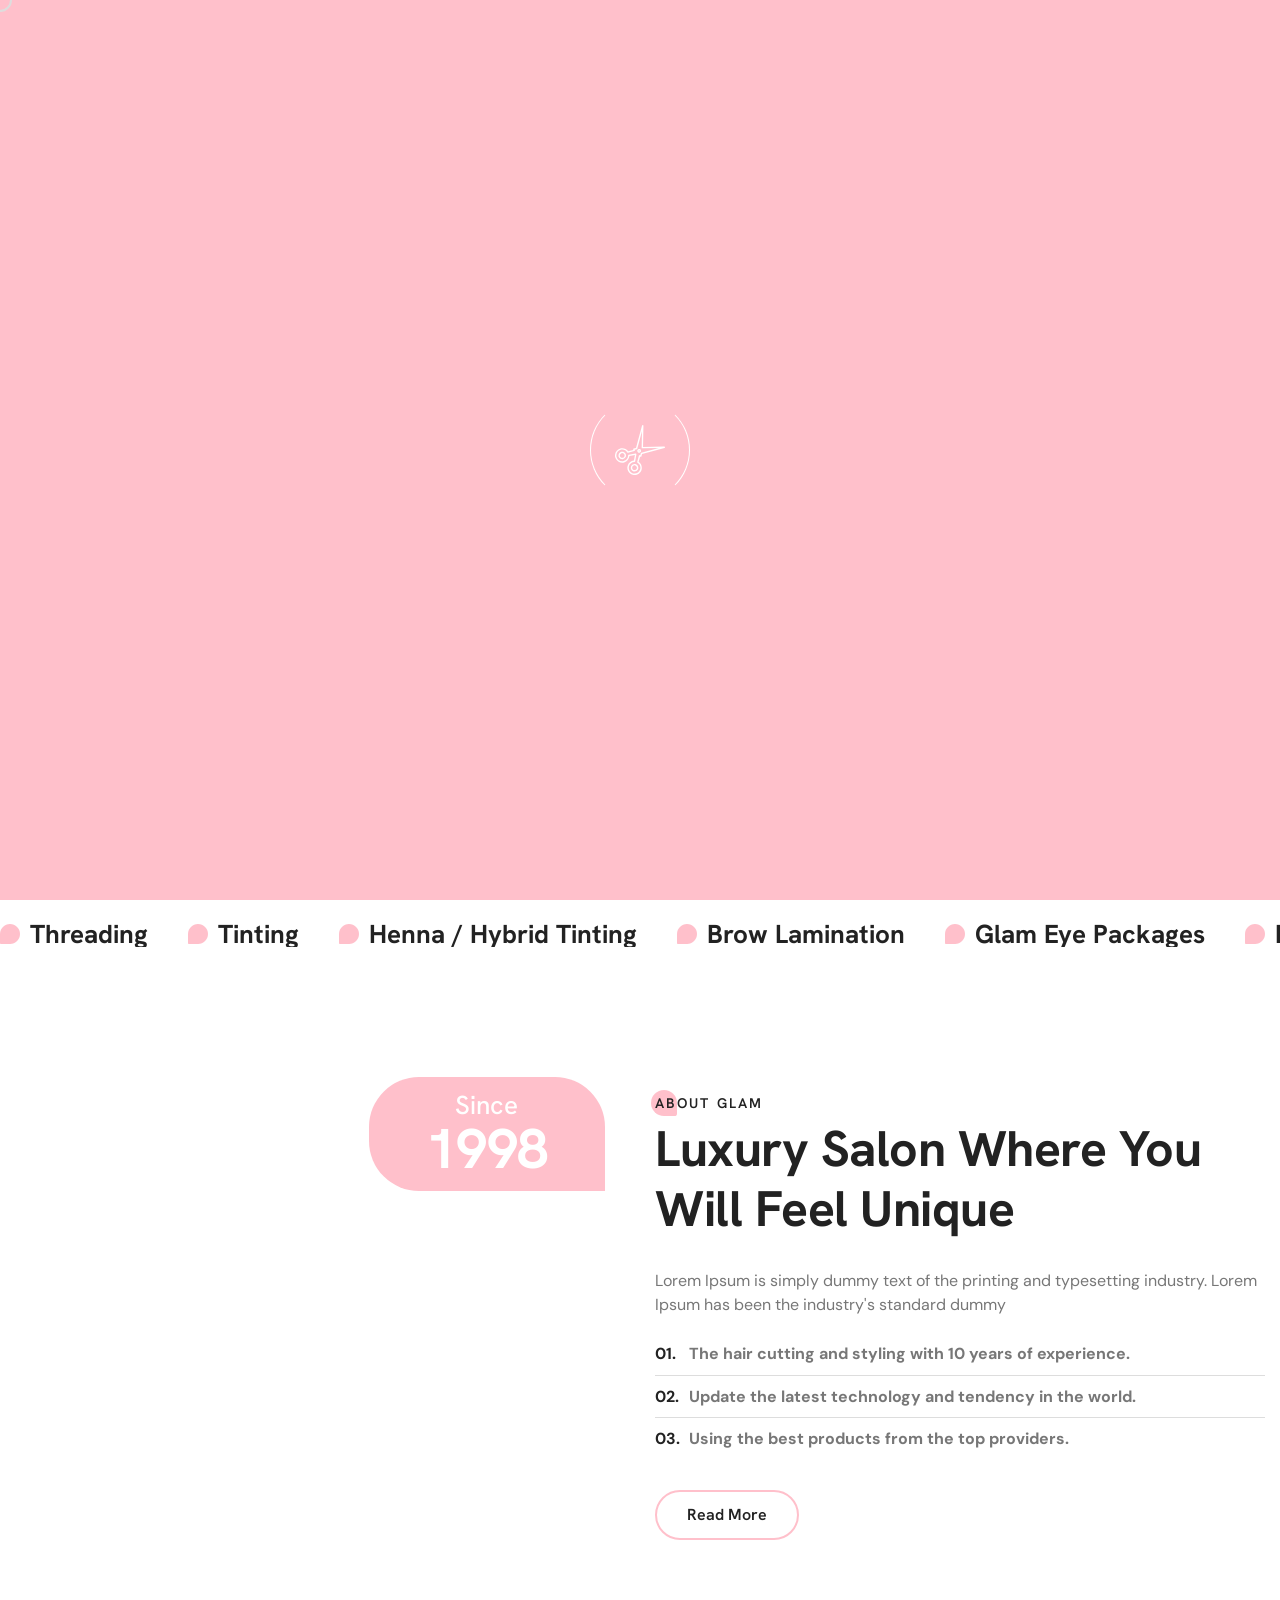
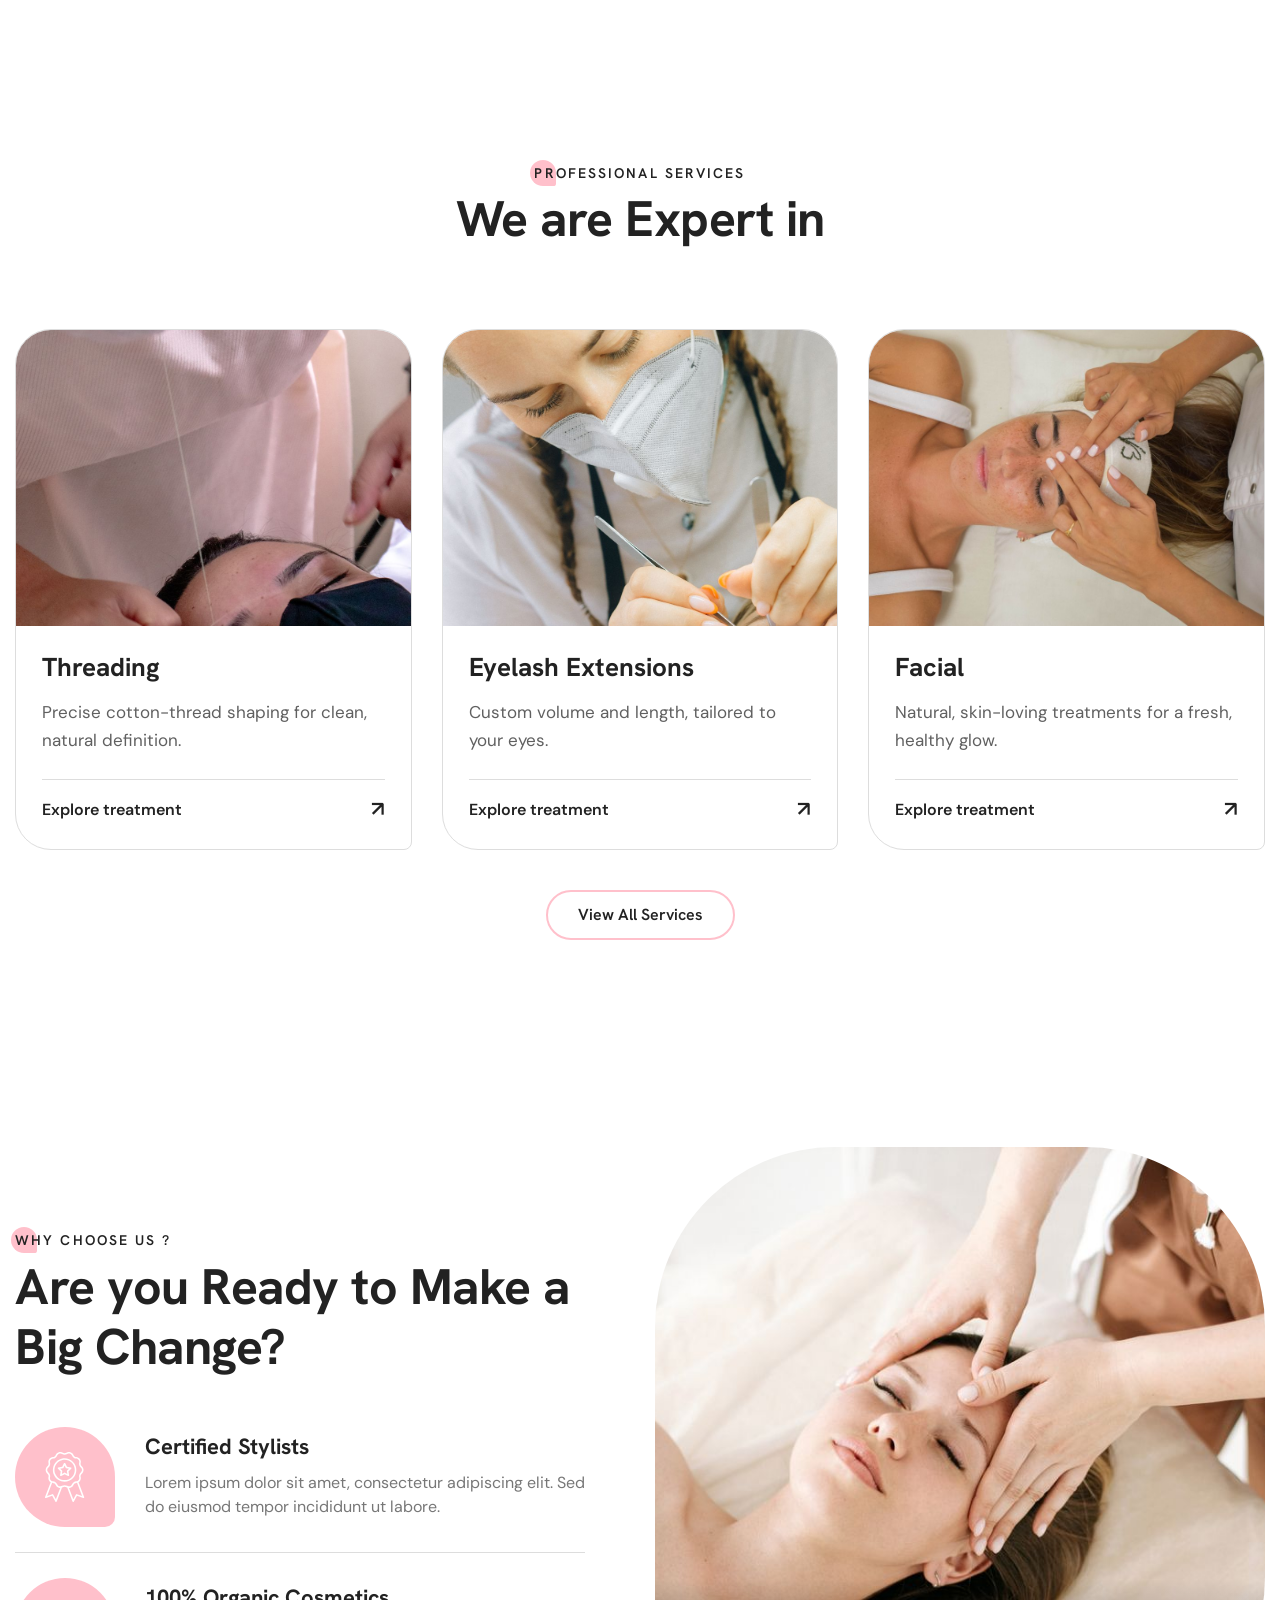
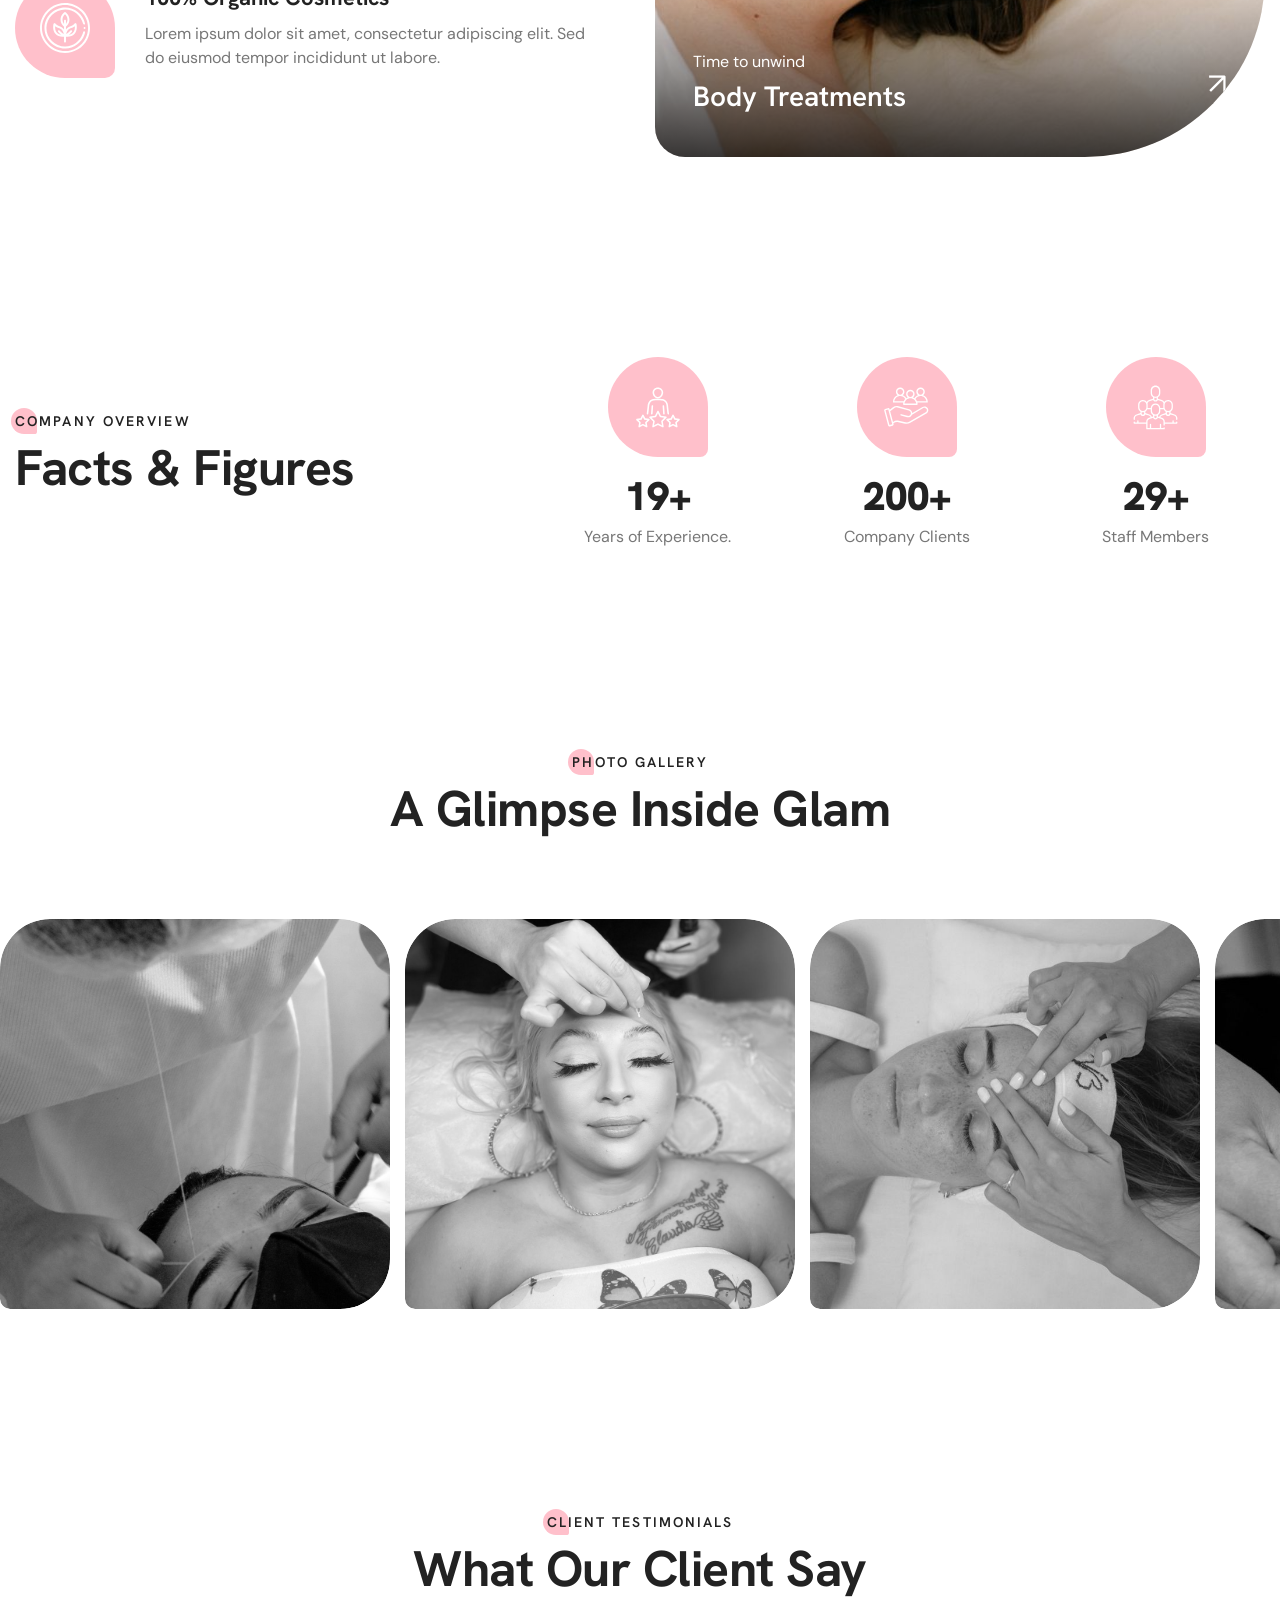
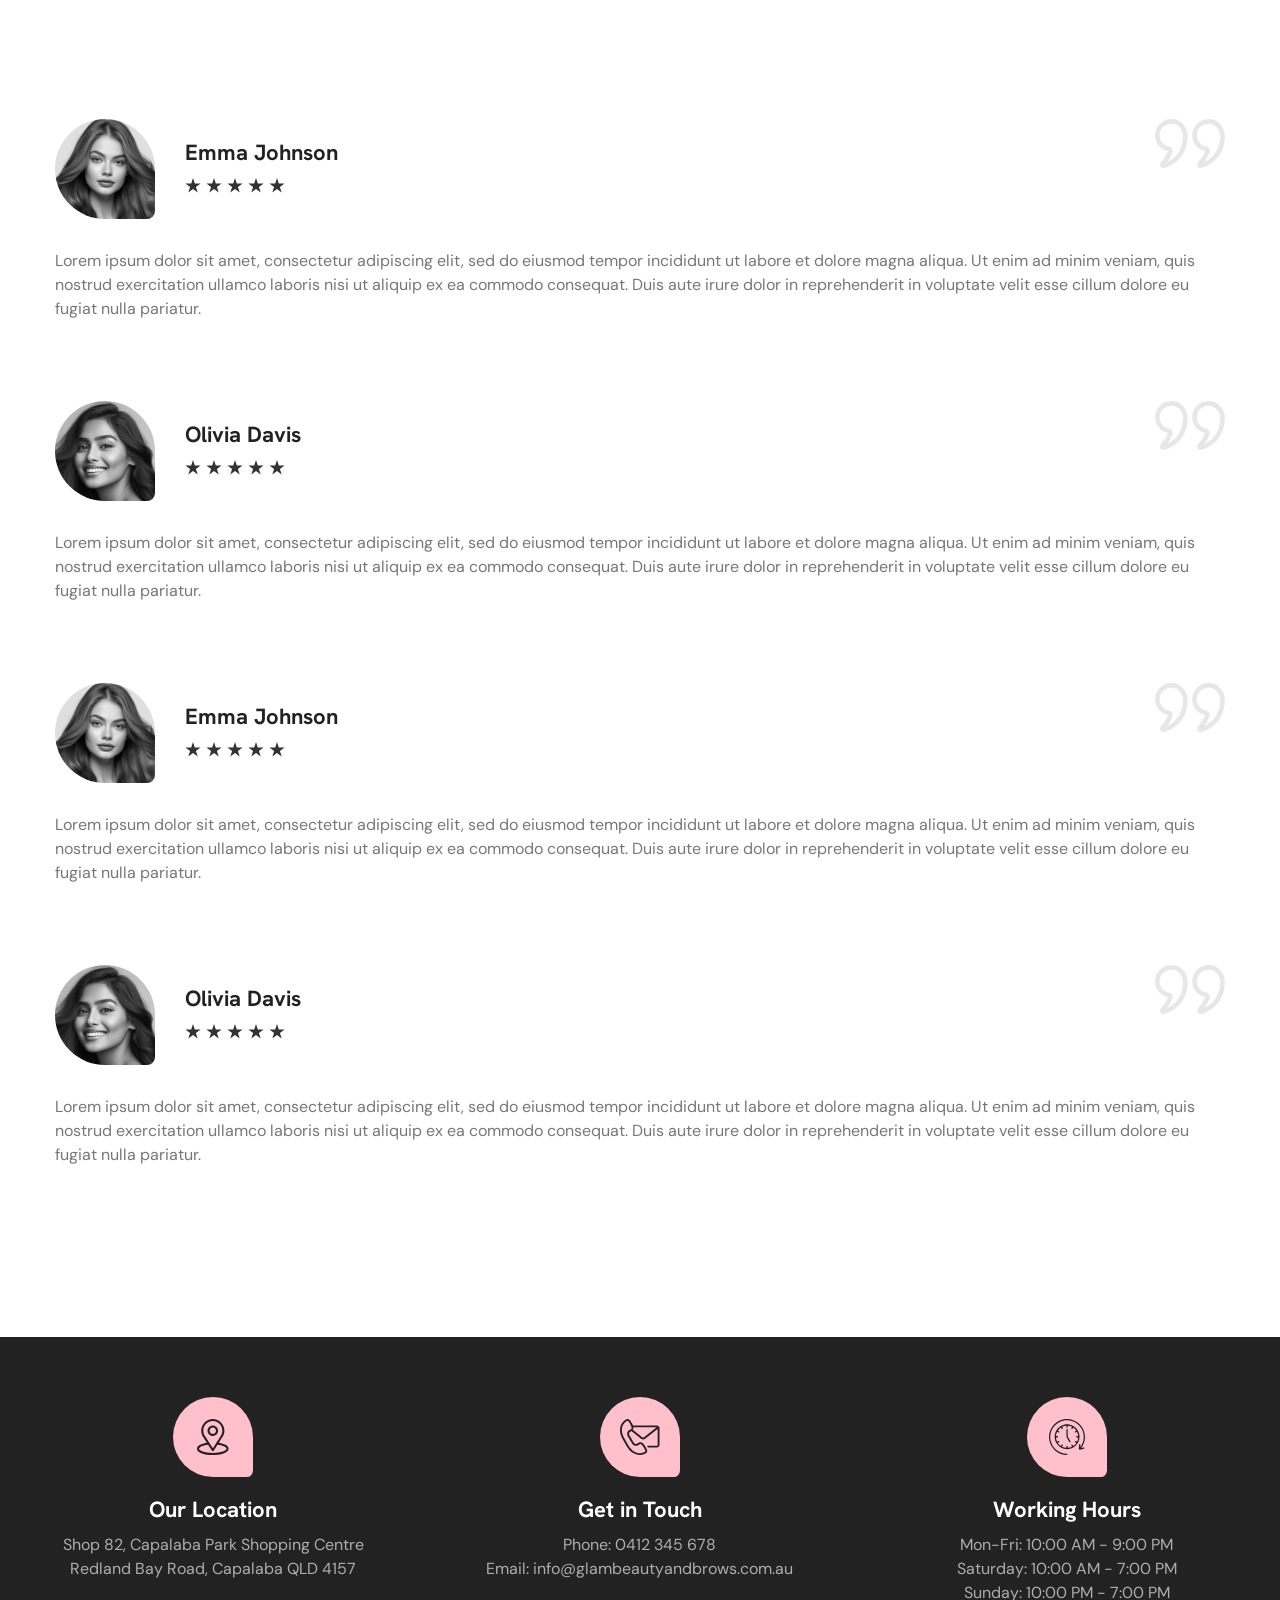
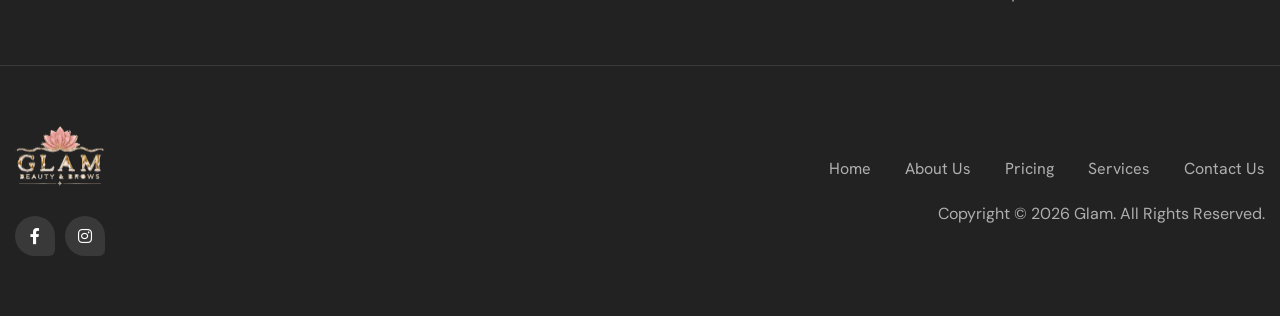
==== index.html @ 135f9e1b "Initial commit" ====
<!doctype html>
<html lang="zxx">
  <head>
    <!-- Meta -->
    <meta charset="utf-8" />
    <meta http-equiv="X-UA-Compatible" content="IE=edge" />
    <meta name="viewport" content="width=device-width, initial-scale=1.0" />
    <meta
      name="description"
      content="Glam is a luxury beauty & brows salon offering threading, tinting, facials, brow lamination and lash extensions. Book your appointment today."
    />
    <meta
      name="keywords"
      content="beauty salon, brows, threading, tinting, facials, brow lamination, lash extensions"
    />
    <meta name="author" content="Digital Marketers Perth" />
    <!-- Page Title -->
    <title>Glam - Beauty & Brows</title>
    <!-- Favicon Icon -->
    <link rel="shortcut icon" type="image/x-icon" href="images/Glam Logo.png" />
    <!-- Google Fonts css-->
    <link rel="preconnect" href="https://fonts.googleapis.com" />
    <link rel="preconnect" href="https://fonts.gstatic.com" crossorigin="" />
    <link
      href="https://fonts.googleapis.com/css2?family=DM+Sans:opsz,wght@9..40,400;9..40,500;9..40,600;9..40,700&amp;family=Hanken+Grotesk:wght@400;500;600;700&amp;display=swap"
      rel="stylesheet"
    />
    <!-- Bootstrap css -->
    <link href="css/bootstrap.min.css" rel="stylesheet" media="screen" />
    <!-- SlickNav css -->
    <link href="css/slicknav.min.css" rel="stylesheet" />
    <!-- Swiper css -->
    <link rel="stylesheet" href="css/swiper-bundle.min.css" />
    <!-- Font Awesome icon css-->
    <link href="css/all.min.css" rel="stylesheet" media="screen" />
    <!-- Animated css -->
    <link href="css/animate.css" rel="stylesheet" />
    <!-- Magnific css -->
    <link href="css/magnific-popup.css" rel="stylesheet" />
    <!-- Main custom css -->
    <link href="css/custom.css" rel="stylesheet" media="screen" />
    <link href="css/home-services.css" rel="stylesheet" media="screen" />
    <!-- HTML5 shim and Respond.js for IE8 support of HTML5 elements and media queries -->
    <!-- WARNING: Respond.js doesn't work if you view the page via file:// -->
    <!--[if lt IE 9]>
      <script src="https://oss.maxcdn.com/html5shiv/3.7.2/html5shiv.min.js"></script>
      <script src="https://oss.maxcdn.com/respond/1.4.2/respond.min.js"></script>
    <![endif]-->
  </head>

  <body class="tt-magic-cursor home-page">
    <!-- Preloader Start -->
    <div class="preloader">
      <div class="loading-container">
        <div class="loading"></div>
        <div id="loading-icon"><img src="images/loader.svg" alt="" /></div>
      </div>
    </div>
    <!-- Preloader End -->

    <!-- Magic Cursor Start -->
    <div id="magic-cursor">
      <div id="ball"></div>
    </div>
    <!-- Magic Cursor End -->

    <!-- Header Start -->
    <header class="main-header">
      <div class="header-sticky">
        <nav class="navbar navbar-expand-lg">
          <div class="container">
            <!-- Logo Start -->
            <a class="navbar-brand" href="index.html">
              <img src="images/Glam%20Logo.png" alt="Glam Beauty &amp; Brows" />
            </a>
            <!-- Logo End -->

            <!-- Main Menu start -->
            <div class="collapse navbar-collapse main-menu">
              <ul class="navbar-nav mr-auto" id="menu">
                <li class="nav-item"><a class="nav-link" href="./">Home</a></li>
                <li class="nav-item">
                  <a class="nav-link" href="about.html">About us</a>
                </li>
                <li class="nav-item">
                  <a class="nav-link" href="services.html">Services</a>
                </li>
                <li class="nav-item">
                  <a class="nav-link" href="pricing.html">Pricing</a>
                </li>
                <li class="nav-item">
                  <a class="nav-link" href="contact.html">Contact</a>
                </li>
                <li class="nav-item highlighted-menu">
                  <a class="nav-link" href="#">Book Now</a>
                </li>
              </ul>
            </div>
            <!-- Main Menu End -->

            <div class="navbar-toggle"></div>
          </div>
        </nav>

        <div class="responsive-menu"></div>
      </div>
    </header>
    <!-- Header End -->

    <!-- Hero Section Start -->
    <div class="hero">
      <div class="container">
        <div class="row align-items-center">
          <div class="col-lg-6">
            <!-- Hero Left Content Start -->
            <div class="hero-content">
              <div class="section-title">
                <h3 class="wow fadeInUp">Welcome to Glam</h3>
                <h1 class="text-anime">
                  Discover You Unique <br />&amp; New Style
                </h1>
              </div>
              <div class="hero-content-body wow fadeInUp" data-wow-delay="0.5s">
                <p>
                  We believe that your hair is an expression of your
                  personality. Our skilled stylists are here to help you unleash
                  your true style potential.
                </p>
                <ul>
                  <li>01. Get Hair Style You Deserve</li>
                  <li>02. Perfect Hair Style</li>
                </ul>
              </div>

              <div
                class="hero-content-footer wow fadeInUp"
                data-wow-delay="0.75s"
              >
                <a href="/contact.html" class="btn-default dark-bg">Book Now</a>
                <a href="/contact.html" class="btn-default dark-bg">Contact Now</a>
              </div>
            </div>
            <!-- Hero Left Content End -->
          </div>

          <div class="col-lg-6">
            <!-- Hero Image Start -->
            <div class="hero-image wow fadeInUp" data-wow-delay="0.75s">
              <figure class="hover-anime">
                <img src="images/hero-img.jpg" alt="" />
              </figure>
            </div>
            <!-- Hero Image End -->
          </div>
        </div>

        <!-- Hero Scroll Down Arrow Start -->
        <div class="row">
          <div class="col-md-12 scrollsp">
            <a href="#aboutus" class="scroll-down"><span></span></a>
          </div>
        </div>
        <!-- Hero Scroll Down Arrow End -->
      </div>
    </div>
    <!-- Hero Section End -->

    <!-- Features Ticker Section Start -->
    <div class="features-ticker">
      <div class="container-fluid">
        <div class="row">
          <div class="col-md-12">
            <!-- Features Ticker Start -->
            <div class="feature-ticker-box">
              <div class="feature-ticker-content">
                <ul>
                  <li><img src="images/ticker-icon.svg" alt="" /> Threading</li>
                  <li><img src="images/ticker-icon.svg" alt="" /> Tinting</li>
                  <li>
                    <img src="images/ticker-icon.svg" alt="" /> Henna / Hybrid
                    Tinting
                  </li>
                  <li>
                    <img src="images/ticker-icon.svg" alt="" /> Brow Lamination
                  </li>
                  <li>
                    <img src="images/ticker-icon.svg" alt="" /> Glam Eye
                    Packages
                  </li>
                  <li>
                    <img src="images/ticker-icon.svg" alt="" /> Eyelash Perming
                  </li>
                  <li>
                    <img src="images/ticker-icon.svg" alt="" /> Eyelash
                    Extensions
                  </li>
                  <li><img src="images/ticker-icon.svg" alt="" /> Facial</li>
                  <li>
                    <img src="images/ticker-icon.svg" alt="" /> Body Treatments
                  </li>
                  <li>
                    <img src="images/ticker-icon.svg" alt="" /> Pamper Packages
                  </li>
                  <li><img src="images/ticker-icon.svg" alt="" /> Waxing</li>
                </ul>
              </div>

              <div class="feature-ticker-content">
                <ul>
                  <li><img src="images/ticker-icon.svg" alt="" /> Threading</li>
                  <li><img src="images/ticker-icon.svg" alt="" /> Tinting</li>
                  <li>
                    <img src="images/ticker-icon.svg" alt="" /> Henna / Hybrid
                    Tinting
                  </li>
                  <li>
                    <img src="images/ticker-icon.svg" alt="" /> Brow Lamination
                  </li>
                  <li>
                    <img src="images/ticker-icon.svg" alt="" /> Glam Eye
                    Packages
                  </li>
                  <li>
                    <img src="images/ticker-icon.svg" alt="" /> Eyelash Perming
                  </li>
                  <li>
                    <img src="images/ticker-icon.svg" alt="" /> Eyelash
                    Extensions
                  </li>
                  <li><img src="images/ticker-icon.svg" alt="" /> Facial</li>
                  <li>
                    <img src="images/ticker-icon.svg" alt="" /> Body Treatments
                  </li>
                  <li>
                    <img src="images/ticker-icon.svg" alt="" /> Pamper Packages
                  </li>
                  <li><img src="images/ticker-icon.svg" alt="" /> Waxing</li>
                </ul>
              </div>
            </div>
            <!-- Features Ticker End -->
          </div>
        </div>
      </div>
    </div>
    <!-- Features Ticker Section End -->

    <!-- About us Section Start -->
    <div class="about-us-section" id="aboutus">
      <div class="container">
        <div class="row align-items-center">
          <div class="col-lg-6">
            <!-- About Left Image Start -->
            <div class="about-image">
              <div class="row">
                <div class="col-7">
                  <div class="about-img right-shape">
                    <figure class="reveal hover-anime">
                      <img src="images/about-img-1.jpg" alt="" />
                    </figure>
                  </div>
                </div>

                <div class="col-5">
                  <div class="about-year-image">
                    <div class="about-year">
                      <p>Since</p>
                      <h4 class="counter">1998</h4>
                    </div>

                    <div class="about-img left-shape">
                      <figure class="reveal hover-anime">
                        <img src="images/about-img-2.jpg" alt="" />
                      </figure>
                    </div>
                  </div>
                </div>
              </div>
            </div>
            <!-- About Left Image End -->
          </div>

          <div class="col-lg-6">
            <!-- Section Title Start -->
            <div class="section-title">
              <h3 class="wow fadeInUp">About Glam</h3>
              <h2 class="text-anime">
                Luxury Salon Where You Will Feel Unique
              </h2>
            </div>
            <!-- Section Title End -->

            <!-- About Content Start -->
            <div class="about-content wow fadeInUp" data-wow-delay="0.75s">
              <p>
                Lorem Ipsum is simply dummy text of the printing and typesetting
                industry. Lorem Ipsum has been the industry's standard dummy
              </p>

              <ul>
                <li>
                  <span>01.</span> The hair cutting and styling with 10 years of
                  experience.
                </li>
                <li>
                  <span>02.</span> Update the latest technology and tendency in
                  the world.
                </li>
                <li>
                  <span>03.</span> Using the best products from the top
                  providers.
                </li>
              </ul>

              <a href="/about.html" class="btn-default">Read More</a>
            </div>
            <!-- About Content End -->
          </div>
        </div>
      </div>
    </div>
    <!-- About us Section End -->

    <!-- Homer Services Section Start -->
    <div class="home-services">
      <div class="container">
        <div class="row">
          <div class="col-md-12">
            <!-- Section Title Start -->
            <div class="section-title">
              <h3 class="wow fadeInUp">Professional Services</h3>
              <h2 class="text-anime">We are Expert in</h2>
            </div>
            <!-- Section Title End -->
          </div>
        </div>

        <div class="row home-treatment-grid justify-content-center">
          <div class="col-lg-4 col-md-6">
            <article class="home-treatment">
              <a
                href="services.html#brows"
                class="home-treatment-photo"
                aria-label="Explore Threading"
                ><img
                  src="images/services/threading.jpg"
                  alt="Eyebrow threading treatment"
                  width="1000"
                  height="667"
                  loading="lazy"
                  decoding="async"
              /></a>
              <div class="home-treatment-copy">
                <h3><a href="services.html#brows">Threading</a></h3>
                <p>
                  Precise cotton-thread shaping for clean, natural definition.
                </p>
                <a href="services.html#brows" class="home-treatment-link"
                  >Explore treatment <span aria-hidden="true">&#8599;</span></a
                >
              </div>
            </article>
          </div>
          <div class="col-lg-4 col-md-6">
            <article class="home-treatment">
              <a
                href="services.html#lashes"
                class="home-treatment-photo"
                aria-label="Explore Eyelash Extensions"
                ><img
                  src="images/services/eyelash-extensions.jpg"
                  alt="Technician carefully applying eyelash extensions"
                  width="1000"
                  height="667"
                  loading="lazy"
                  decoding="async"
              /></a>
              <div class="home-treatment-copy">
                <h3><a href="services.html#lashes">Eyelash Extensions</a></h3>
                <p>Custom volume and length, tailored to your eyes.</p>
                <a href="services.html#lashes" class="home-treatment-link"
                  >Explore treatment <span aria-hidden="true">&#8599;</span></a
                >
              </div>
            </article>
          </div>
          <div class="col-lg-4 col-md-6">
            <article class="home-treatment">
              <a
                href="services.html#skin-body"
                class="home-treatment-photo"
                aria-label="Explore Facial"
                ><img
                  src="images/services/facial.jpg"
                  alt="Relaxing facial massage in a spa"
                  width="1000"
                  height="667"
                  loading="lazy"
                  decoding="async"
              /></a>
              <div class="home-treatment-copy">
                <h3><a href="services.html#skin-body">Facial</a></h3>
                <p>
                  Natural, skin-loving treatments for a fresh, healthy glow.
                </p>
                <a href="services.html#skin-body" class="home-treatment-link"
                  >Explore treatment <span aria-hidden="true">&#8599;</span></a
                >
              </div>
            </article>
          </div>
        </div>

        <div class="row">
          <div class="col-md-12 text-center">
            <a
              href="services.html"
              class="btn-default wow fadeInUp"
              data-wow-delay="0.5s"
              >View All Services</a
            >
          </div>
        </div>
      </div>
    </div>
    <!-- Homer Services Section End -->

    <!-- Why Choose us Section Start -->
    <div class="why-choose-us">
      <div class="container">
        <div class="row align-items-center flex-column-reverse flex-lg-row">
          <div class="col-lg-6">
            <!-- Section Title Start -->
            <div class="section-title">
              <h3 class="wow fadeInUp">Why Choose us ?</h3>
              <h2 class="text-anime">Are you Ready to Make a Big Change?</h2>
            </div>
            <!-- Section Title End -->

            <!-- Whyus Content Start  -->
            <div class="whyus-content">
              <!-- Whyus Item Start -->
              <div
                class="whyus-feature-item wow fadeInUp"
                data-wow-delay="0.5s"
              >
                <div class="whyus-icon">
                  <img src="images/whyus-1.svg" alt="" />
                </div>

                <div class="whyus-desc">
                  <h3>Certified Stylists</h3>
                  <p>
                    Lorem ipsum dolor sit amet, consectetur adipiscing elit. Sed
                    do eiusmod tempor incididunt ut labore.
                  </p>
                </div>
              </div>
              <!-- Whyus Item End -->

              <!-- Whyus Item Start -->
              <div
                class="whyus-feature-item wow fadeInUp"
                data-wow-delay="0.75s"
              >
                <div class="whyus-icon">
                  <img src="images/whyus-2.svg" alt="" />
                </div>

                <div class="whyus-desc">
                  <h3>100% Organic Cosmetics</h3>
                  <p>
                    Lorem ipsum dolor sit amet, consectetur adipiscing elit. Sed
                    do eiusmod tempor incididunt ut labore.
                  </p>
                </div>
              </div>
              <!-- Whyus Item End -->
            </div>
            <!-- Whyus Content End  -->
          </div>
          <div class="col-lg-6">
            <!-- Featured Service Image Start -->
            <a
              class="home-featured-treatment"
              href="services.html#skin-body"
              aria-label="Explore body treatments and head massage"
            >
              <img
                src="images/services/body-treatments.jpg"
                alt="A woman enjoying a relaxing head massage"
                width="1000"
                height="1000"
                loading="lazy"
                decoding="async"
              />
              <span class="home-featured-caption"
                ><span
                  >Time to unwind<br /><strong>Body Treatments</strong></span
                ><span aria-hidden="true">&#8599;</span></span
              >
            </a>
            <!-- Featured Service Image End -->
          </div>
        </div>
      </div>
    </div>
    <!-- Why Choose us Section End -->

    <!-- Facts Section Start -->
    <div class="fun-facts">
      <div class="container">
        <div class="row align-items-center">
          <div class="col-lg-5">
            <!-- Section Title Start -->
            <div class="section-title">
              <h3 class="wow fadeInUp">Company Overview</h3>
              <h2 class="text-anime">Facts &amp; Figures</h2>
            </div>
            <!-- Section Title End -->
          </div>

          <div class="col-lg-7">
            <div class="facts-counter">
              <div class="row">
                <div class="col-md-4">
                  <!-- Counter Item Start -->
                  <div class="facts-item wow fadeInUp" data-wow-delay="0.5s">
                    <div class="icon-box">
                      <img src="images/counter-1.svg" alt="" />
                    </div>

                    <h3><span class="counter">19</span>+</h3>
                    <p>Years of Experience.</p>
                  </div>
                  <!-- Counter Item End -->
                </div>

                <div class="col-md-4">
                  <!-- Counter Item Start -->
                  <div class="facts-item wow fadeInUp" data-wow-delay="0.75s">
                    <div class="icon-box">
                      <img src="images/counter-2.svg" alt="" />
                    </div>

                    <h3><span class="counter">200</span>+</h3>
                    <p>Company Clients</p>
                  </div>
                  <!-- Counter Item End -->
                </div>

                <div class="col-md-4">
                  <!-- Counter Item Start -->
                  <div class="facts-item wow fadeInUp" data-wow-delay="1.0s">
                    <div class="icon-box">
                      <img src="images/counter-3.svg" alt="" />
                    </div>

                    <h3><span class="counter">29</span>+</h3>
                    <p>Staff Members</p>
                  </div>
                  <!-- Counter Item End -->
                </div>
              </div>
            </div>
          </div>
        </div>
      </div>
    </div>
    <!-- Facts Section End -->

    <!-- Photo Gallery Section Start -->
    <div class="photo-gallery">
      <div class="container-fluid">
        <div class="row">
          <div class="col-md-12">
            <!-- Section Title Start -->
            <div class="section-title">
              <h3 class="wow fadeInUp">Photo Gallery</h3>
              <h2 class="text-anime">A Glimpse Inside Glam</h2>
            </div>
            <!-- Section Title End -->
          </div>
        </div>

        <div class="row">
          <div class="col-md-12">
            <div class="photo-gallery-ticker">
              <!-- Photo Gallery Images Start -->
              <div class="photo-gallery-content">
                <div class="photo-gallery-item">
                  <figure class="hover-anime">
                    <img
                      src="images/services/threading.jpg"
                      alt="Eyebrow threading treatment"
                      decoding="async"
                    />
                  </figure>
                </div>

                <div class="photo-gallery-item">
                  <figure class="hover-anime">
                    <img
                      src="images/services/henna-hybrid.jpg"
                      alt="Beautician applying eyebrow tint"
                      decoding="async"
                    />
                  </figure>
                </div>

                <div class="photo-gallery-item">
                  <figure class="hover-anime">
                    <img
                      src="images/services/facial.jpg"
                      alt="Relaxing facial massage"
                      decoding="async"
                    />
                  </figure>
                </div>

                <div class="photo-gallery-item">
                  <figure class="hover-anime">
                    <img
                      src="images/services/brow-lamination.jpg"
                      alt="Eyebrow styling with a brow brush"
                      decoding="async"
                    />
                  </figure>
                </div>

                <div class="photo-gallery-item">
                  <figure class="hover-anime">
                    <img
                      src="images/services/eyelash-extensions.jpg"
                      alt="Professional eyelash extension application"
                      decoding="async"
                    />
                  </figure>
                </div>

                <div class="photo-gallery-item">
                  <figure class="hover-anime">
                    <img
                      src="images/services/pamper-packages.jpg"
                      alt="A soothing spa facial treatment"
                      decoding="async"
                    />
                  </figure>
                </div>
              </div>

              <div class="photo-gallery-content">
                <div class="photo-gallery-item">
                  <figure class="hover-anime">
                    <img
                      src="images/services/threading.jpg"
                      alt="Eyebrow threading treatment"
                      decoding="async"
                    />
                  </figure>
                </div>

                <div class="photo-gallery-item">
                  <figure class="hover-anime">
                    <img
                      src="images/services/henna-hybrid.jpg"
                      alt="Beautician applying eyebrow tint"
                      decoding="async"
                    />
                  </figure>
                </div>

                <div class="photo-gallery-item">
                  <figure class="hover-anime">
                    <img
                      src="images/services/facial.jpg"
                      alt="Relaxing facial massage"
                      decoding="async"
                    />
                  </figure>
                </div>

                <div class="photo-gallery-item">
                  <figure class="hover-anime">
                    <img
                      src="images/services/brow-lamination.jpg"
                      alt="Eyebrow styling with a brow brush"
                      decoding="async"
                    />
                  </figure>
                </div>

                <div class="photo-gallery-item">
                  <figure class="hover-anime">
                    <img
                      src="images/services/eyelash-extensions.jpg"
                      alt="Professional eyelash extension application"
                      decoding="async"
                    />
                  </figure>
                </div>

                <div class="photo-gallery-item">
                  <figure class="hover-anime">
                    <img
                      src="images/services/pamper-packages.jpg"
                      alt="A soothing spa facial treatment"
                      decoding="async"
                    />
                  </figure>
                </div>
              </div>
              <!-- Photo Gallery Images End -->
            </div>
          </div>
        </div>
      </div>
    </div>
    <!-- Photo Gallery Section End -->

    <!-- Testimonials Section Start -->
    <div class="testimonials">
      <div class="container">
        <div class="row">
          <div class="col-md-12">
            <!-- Section Title Start -->
            <div class="section-title">
              <h3 class="wow fadeInUp">Client Testimonials</h3>
              <h2 class="text-anime">What Our Client Say</h2>
            </div>
            <!-- Section Title End -->
          </div>
        </div>

        <div class="row">
          <div class="col-md-12">
            <!-- Testimonial Carousel Start -->
            <div class="testimonial-carousel">
              <div class="swiper">
                <div class="swiper-wrapper">
                  <!-- Testimonial Slide Start -->
                  <div class="swiper-slide">
                    <div class="testimonial-slide">
                      <div class="testimonial-header">
                        <div class="author-img">
                          <img src="images/author-1.jpg" alt="" />
                        </div>

                        <div class="author-info">
                          <h3>Emma Johnson</h3>
                          <div class="rating-star">
                            <img src="images/icon-rating.svg" alt="" />
                          </div>
                        </div>
                      </div>

                      <div class="testimonial-content">
                        <p>
                          Lorem ipsum dolor sit amet, consectetur adipiscing
                          elit, sed do eiusmod tempor incididunt ut labore et
                          dolore magna aliqua. Ut enim ad minim veniam, quis
                          nostrud exercitation ullamco laboris nisi ut aliquip
                          ex ea commodo consequat. Duis aute irure dolor in
                          reprehenderit in voluptate velit esse cillum dolore eu
                          fugiat nulla pariatur.
                        </p>
                      </div>
                    </div>
                  </div>
                  <!-- Testimonial Slide End -->

                  <!-- Testimonial Slide Start -->
                  <div class="swiper-slide">
                    <div class="testimonial-slide">
                      <div class="testimonial-header">
                        <div class="author-img">
                          <img src="images/author-2.jpg" alt="" />
                        </div>

                        <div class="author-info">
                          <h3>Olivia Davis</h3>
                          <div class="rating-star">
                            <img src="images/icon-rating.svg" alt="" />
                          </div>
                        </div>
                      </div>

                      <div class="testimonial-content">
                        <p>
                          Lorem ipsum dolor sit amet, consectetur adipiscing
                          elit, sed do eiusmod tempor incididunt ut labore et
                          dolore magna aliqua. Ut enim ad minim veniam, quis
                          nostrud exercitation ullamco laboris nisi ut aliquip
                          ex ea commodo consequat. Duis aute irure dolor in
                          reprehenderit in voluptate velit esse cillum dolore eu
                          fugiat nulla pariatur.
                        </p>
                      </div>
                    </div>
                  </div>
                  <!-- Testimonial Slide End -->

                  <!-- Testimonial Slide Start -->
                  <div class="swiper-slide">
                    <div class="testimonial-slide">
                      <div class="testimonial-header">
                        <div class="author-img">
                          <img src="images/author-1.jpg" alt="" />
                        </div>

                        <div class="author-info">
                          <h3>Emma Johnson</h3>
                          <div class="rating-star">
                            <img src="images/icon-rating.svg" alt="" />
                          </div>
                        </div>
                      </div>

                      <div class="testimonial-content">
                        <p>
                          Lorem ipsum dolor sit amet, consectetur adipiscing
                          elit, sed do eiusmod tempor incididunt ut labore et
                          dolore magna aliqua. Ut enim ad minim veniam, quis
                          nostrud exercitation ullamco laboris nisi ut aliquip
                          ex ea commodo consequat. Duis aute irure dolor in
                          reprehenderit in voluptate velit esse cillum dolore eu
                          fugiat nulla pariatur.
                        </p>
                      </div>
                    </div>
                  </div>
                  <!-- Testimonial Slide End -->

                  <!-- Testimonial Slide Start -->
                  <div class="swiper-slide">
                    <div class="testimonial-slide">
                      <div class="testimonial-header">
                        <div class="author-img">
                          <img src="images/author-2.jpg" alt="" />
                        </div>

                        <div class="author-info">
                          <h3>Olivia Davis</h3>
                          <div class="rating-star">
                            <img src="images/icon-rating.svg" alt="" />
                          </div>
                        </div>
                      </div>

                      <div class="testimonial-content">
                        <p>
                          Lorem ipsum dolor sit amet, consectetur adipiscing
                          elit, sed do eiusmod tempor incididunt ut labore et
                          dolore magna aliqua. Ut enim ad minim veniam, quis
                          nostrud exercitation ullamco laboris nisi ut aliquip
                          ex ea commodo consequat. Duis aute irure dolor in
                          reprehenderit in voluptate velit esse cillum dolore eu
                          fugiat nulla pariatur.
                        </p>
                      </div>
                    </div>
                  </div>
                  <!-- Testimonial Slide End -->
                </div>

                <div class="swiper-pagination"></div>
              </div>
            </div>
            <!-- Testimonial Carousel End -->
          </div>
        </div>
      </div>
    </div>
    <!-- Testimonials Section End -->

    <!-- Footer Start -->
    <footer class="footer">
      <!-- Footer Contact Information Section Start -->
      <div class="footer-contact-information">
        <div class="container">
          <div class="row">
            <div class="col-md-4">
              <!-- Footer Contact Info Box Start -->
              <div class="contact-info-item wow fadeInUp">
                <div class="icon-box">
                  <img src="images/icon-location.svg" alt="" />
                </div>

                <h3>Our Location</h3>
                <p>
                  Shop 82, Capalaba Park Shopping Centre<br />Redland Bay Road,
                  Capalaba QLD 4157
                </p>
              </div>
              <!-- Footer Contact Info Box End -->
            </div>

            <div class="col-md-4">
              <!-- Footer Contact Info Box Start -->
              <div
                class="contact-info-item wow fadeInUp"
                data-wow-delay="0.25s"
              >
                <div class="icon-box">
                  <img src="images/icon-email-phone.svg" alt="" />
                </div>

                <h3>Get in Touch</h3>
                <p>
                  Phone: 0412 345 678 <br />Email:
                  info@glambeautyandbrows.com.au
                </p>
              </div>
              <!-- Footer Contact Info Box End -->
            </div>

            <div class="col-md-4">
              <!-- Footer Contact Info Box Start -->
              <div class="contact-info-item wow fadeInUp" data-wow-delay="0.5s">
                <div class="icon-box">
                  <img src="images/icon-working-hours.svg" alt="" />
                </div>

                <h3>Working Hours</h3>
                <p>
                  Mon-Fri: 10:00 AM - 9:00 PM <br />Saturday: 10:00 AM - 7:00 PM
                  <br />Sunday: 10:00 PM - 7:00 PM
                </p>
              </div>
              <!-- Footer Contact Info Box End -->
            </div>
          </div>
        </div>
      </div>
      <!-- Footer Contact Information Section End -->

      <!-- Main Footer Start -->
      <div class="footer-main">
        <div class="container">
          <div class="row align-items-center">
            <div class="col-lg-5">
              <!-- Footer Logo Start -->
              <div class="footer-logo">
                <img src="images/logo-light.png" alt="" />
              </div>
              <!-- Footer Logo End -->

              <!-- Footer Social Icons Start -->
              <div class="footer-social">
                <ul>
                  <li>
                    <a
                      href="https://www.facebook.com/share/1JenP1cr3H/?mibextid=wwXIfr"
                      target="_blank"
                      rel="noopener noreferrer"
                      ><i class="fab fa-facebook-f"></i
                    ></a>
                  </li>
                  <li>
                    <a
                      href="https://www.instagram.com/glam.beautyandbrows?stkn=MWQxaG5vMnYycDNueA==&amp;utm_source=ig_contact_invite"
                      target="_blank"
                      rel="noopener noreferrer"
                      ><i class="fab fa-instagram"></i
                    ></a>
                  </li>
                </ul>
              </div>
              <!-- Footer Social Icons End -->
            </div>

            <div class="col-lg-7">
              <!-- Footer Menu Start -->
              <div class="footer-menu">
                <ul>
                  <li><a href="./">Home</a></li>
                  <li><a href="about.html">About Us</a></li>
                  <li><a href="pricing.html">Pricing</a></li>
                  <li><a href="services.html">Services</a></li>
                  <li><a href="contact.html">Contact Us</a></li>
                </ul>
              </div>
              <!-- Footer Menu End -->

              <!-- Footer Copyright Start -->
              <div class="copyright">
                <p>Copyright © 2026 Glam. All Rights Reserved.</p>
              </div>
              <!-- Footer Copyright End -->
            </div>
          </div>
        </div>
      </div>
      <!-- Main Footer End -->
    </footer>
    <!-- Footer End -->

    <!-- Jquery Library File -->
    <script src="js/jquery-3.7.1.min.js"></script>
    <!-- Bootstrap js file -->
    <script src="js/bootstrap.min.js"></script>
    <!-- Validator js file -->
    <script src="js/validator.min.js"></script>
    <!-- SlickNav js file -->
    <script src="js/jquery.slicknav.js"></script>
    <!-- Swiper js file -->
    <script src="js/swiper-bundle.min.js"></script>
    <!-- Counter js file -->
    <script src="js/jquery.waypoints.min.js"></script>
    <script src="js/jquery.counterup.min.js"></script>
    <!-- Magnific js file -->
    <script src="js/jquery.magnific-popup.min.js"></script>
    <!-- SmoothScroll -->
    <script src="js/SmoothScroll.js"></script>
    <!-- MagicCursor js file -->
    <script src="js/gsap.min.js"></script>
    <script src="js/magiccursor.js"></script>
    <!-- Text Effect js file -->
    <script src="js/splitType.js"></script>
    <script src="js/ScrollTrigger.min.js"></script>
    <!-- Wow js file -->
    <script src="js/wow.js"></script>
    <!-- Main Custom js file -->
    <script src="js/function.js"></script>
  </body>
</html>
---- css/custom.css ----
/* INDEX
----------------------------------------------------------------------------------------
01. Global Variables
02. General css
03. Header css
04. Hero css
05. Feature Ticker css
06. About us  css
07. Our Services css
08. Why Choose us css
09. Fun Facts Counter css
10. Photo Gallery css
11. Pricing css
12. Gift & Offers css
13. Testimonial css
14. Latest Posts css
15. Footer css
16. About us Page css
17. Services Page css
18. Service Single css
19. Contact us css
20. Blog Archive css
21. Blog Single css
22. Pricing Page css
23. FAQs Page css
24. Page Not Found css
25. Responsive css
-------------------------------------------------------------------------------------- */

/************************************/
/****    01. Global Variables    ****/
/************************************/

:root {
  --primary-color: #222222;
  --accent-color: #ffc0cb;
  --dark-primary-color: #ffffff;
  --secondary-color: #ffffff;
  --text-color: #777777;
  --divider-color: #dddddd;
  --dark-text-color: #aeaeae;
  --dark-divider-color: rgba(255, 255, 255, 0.1);
  --error-color: rgb(230, 87, 87);
  --accent-font: "Hanken Grotesk", sans-serif;
  --default-font: "DM Sans", sans-serif;
  --transition: all 0.3s ease-in-out;
  --image-filter: grayscale(100%);
  --image-filter-hover: grayscale(0);
  --ticker-gap: 40px;
  --photo-gap: 15px;
}

/************************************/
/**** 	   02. General css		 ****/
/************************************/

body {
  font-size: 16px;
  font-weight: 400;
  font-family: var(--default-font);
  color: var(--text-color);
  line-height: 1.6em;
  background-color: #ffffff;
}

p {
  line-height: 1.5em;
  margin-bottom: 1.5em;
}

h1,
h2,
h3,
h4,
h5,
h6 {
  font-family: var(--accent-font);
  margin-top: 0;
  font-weight: 700;
}

figure {
  display: inline-block;
  margin: 0;
  width: 100%;
}

img {
  max-width: 100%;
}

a {
  text-decoration: none;
}

a:hover {
  text-decoration: none;
  outline: 0;
}

a:focus {
  text-decoration: none;
  outline: 0;
}

.container {
  max-width: 1300px;
}

.container,
.container-fluid,
.container-lg,
.container-md,
.container-sm,
.container-xl,
.container-xxl {
  padding-right: 15px;
  padding-left: 15px;
}

.hover-anime {
  position: relative;
  overflow: hidden;
}

.hover-anime:after {
  position: absolute;
  top: 0;
  left: -75%;
  z-index: 2;
  display: block;
  content: "";
  width: 20%;
  height: 100%;
  background: linear-gradient(
    to right,
    rgba(255, 255, 255, 0) 0%,
    rgba(255, 255, 255, 0.1) 100%
  );
  transform: skewX(-25deg);
}

.hover-anime:hover:after {
  animation: shine 0.75s;
}

@keyframes shine {
  100% {
    left: 125%;
  }
}

.reveal {
  position: relative;
  display: -webkit-inline-box;
  display: -ms-inline-flexbox;
  display: inline-flex;
  visibility: hidden;
  overflow: hidden;
}

.reveal img {
  height: 100%;
  width: 100%;
  -o-object-fit: cover;
  object-fit: cover;
  -webkit-transform-origin: left;
  transform-origin: left;
}

.row {
  margin-right: -15px;
  margin-left: -15px;
}

.row > * {
  padding-right: 15px;
  padding-left: 15px;
}

.btn-default {
  display: inline-block;
  background: transparent;
  font-family: var(--accent-font);
  color: var(--primary-color);
  font-size: 16px;
  font-weight: 600;
  padding: 10px 30px;
  border: 2px solid var(--primary-color);
  border-radius: 30px;
  position: relative;
  overflow: hidden;
  z-index: 1;
  transition: var(--transition);
}

.home-page .btn-default {
  border-color: var(--accent-color);
}

.pricing-page .btn-default {
  border-color: var(--accent-color);
}

.btn-default:before {
  content: "";
  display: block;
  width: 0;
  position: absolute;
  top: 0;
  left: 0;
  bottom: 0;
  z-index: -1;
  background: var(--accent-color);
  border-radius: 30px;
  transition: var(--transition);
}

.btn-default.dark-bg:before {
  background: var(--accent-color);
}

.btn-default:hover {
  color: var(--primary-color);
}

.btn-default:hover:before {
  width: 100%;
}

.btn-default i {
  margin-left: 10px;
}

#magic-cursor {
  position: absolute;
  width: 24px !important;
  height: 24px !important;
  pointer-events: none;
  z-index: 1000000;
}

#ball {
  position: fixed;
  display: block;
  left: 0;
  top: 0;
  transform: translate(-50%, -50%);
  width: 24px !important;
  height: 24px !important;
  border: 2px solid var(--primary-color);
  border-radius: 50%;
  pointer-events: none;
  opacity: 1 !important;
  filter: invert(100);
}

.preloader {
  position: fixed;
  top: 0;
  left: 0;
  right: 0;
  bottom: 0;
  z-index: 1000;
  background-color: pink;
  display: flex;
  align-items: center;
  justify-content: center;
}

.loading-container,
.loading {
  height: 100px;
  position: relative;
  width: 100px;
  border-radius: 100%;
}

.loading-container {
  margin: 40px auto;
}

.loading {
  border: 1px solid transparent;
  border-color: transparent #fff transparent #fff;
  animation: rotate-loading 1.5s linear 0s infinite normal;
  transform-origin: 50% 50%;
}

.loading-container:hover .loading {
  border-color: transparent #e45635 transparent #e45635;
}

.loading-container:hover .loading,
.loading-container .loading {
  transition: all 0.5s ease-in-out;
}

#loading-icon {
  position: absolute;
  top: 50%;
  left: 50%;
  max-width: 50px;
  transform: translate(-50%, -50%);
}

@keyframes rotate-loading {
  0% {
    transform: rotate(0deg);
  }

  100% {
    transform: rotate(360deg);
  }
}

.section-title {
  text-align: center;
  margin-bottom: 80px;
}

.section-title h3 {
  display: inline-block;
  text-align: center;
  font-size: 14px;
  text-transform: uppercase;
  font-weight: 600;
  letter-spacing: 2.1px;
  color: var(--primary-color);
  position: relative;
  z-index: 2;
}

.section-title h3:before {
  content: "";
  display: block;
  width: 26px;
  height: 26px;
  background-color: pink;
  border-radius: 20px 20px 4px 20px;
  position: absolute;
  left: -4px;
  top: -5px;
  z-index: -1;
  animation: shapemove 2s infinite linear alternate;
}

@keyframes shapemove {
  50% {
    transform: translateX(10px);
  }
}

.section-title h1,
.section-title h2 {
  font-size: 50px;
  color: var(--primary-color);
  letter-spacing: -0.5px;
  line-height: 1.2em;
  margin-bottom: 0;
}

/************************************/
/**** 	   03. Header css		 ****/
/************************************/

header.main-header {
  position: relative;
}

header.main-header .header-sticky {
  padding: 25px 0;
  background: white;
  border-bottom: 1px solid rgba(34, 34, 34, 0.15);
  position: relative;
  top: 0;
  z-index: 100;
}

header.main-header .header-sticky.hide {
  transform: translateY(-100%);
  transition: var(--transition);
  padding: 15px 0;
}

header.main-header .header-sticky.active {
  position: fixed;
  top: 0;
  left: 0;
  right: 0;
  transform: translateY(0);
}

.navbar {
  padding: 0;
}

.navbar-brand {
  padding: 0;
}

.navbar-brand img {
  width: 110px;
  height: 110px;
  object-fit: contain;
}

.main-menu {
  font-family: var(--accent-font);
  justify-content: flex-end;
}

.main-menu ul {
  align-items: center;
}

.main-menu ul li {
  margin: 0 15px;
  position: relative;
}

.main-menu ul li.submenu > a:after {
  content: "\f107";
  font-family: "FontAwesome";
  font-weight: 900;
  font-size: 14px;
  margin-left: 8px;
}

.main-menu ul li a {
  font-size: 16px;
  font-weight: 500;
  padding: 10px 10px !important;
  color: var(--primary-color);
}

.main-menu ul li.highlighted-menu a {
  background-color: transparent;
  border: 2px solid pink;
  padding-left: 30px !important;
  padding-right: 30px !important;
  border-radius: 30px;
  font-size: 16px;
  font-weight: 600;
  overflow: hidden;
  position: relative;
  font-family: var(--accent-font);
  transition: var(--transition);
}

.main-menu ul li.highlighted-menu a:before {
  content: "";
  display: block;
  width: 0;
  position: absolute;
  top: 0;
  left: 0;
  bottom: 0;
  z-index: -1;
  background: var(--accent-color);
  border-radius: 30px;
  transition: var(--transition);
}

.main-menu ul li.highlighted-menu a:hover {
  color: var(--primary-color);
}

.main-menu ul li.highlighted-menu a:hover:before {
  width: 100%;
}

.main-menu ul li a:hover,
.main-menu ul li a:focus {
  color: var(--accent-color);
}

.main-menu ul ul {
  display: none;
  padding: 8px 0;
  margin: 0;
  list-style: none;
  width: 200px;
  border-radius: 6px 20px 20px 20px;
  position: absolute;
  left: 0;
  top: 100%;
  background-color: var(--dark-primary-color);
}

.main-menu ul ul ul {
  left: 100%;
  top: 0;
}

.main-menu ul ul li {
  margin: 0;
  padding: 0;
}

.main-menu ul ul li a {
  color: var(--primary-color);
  padding: 6px 20px !important;
}

.main-menu ul li:hover > ul {
  display: block;
}

.responsive-menu,
.navbar-toggle {
  display: none;
}

.responsive-menu {
  top: 15px;
  position: relative;
}

.slicknav_btn {
  background: none;
  border: 2px solid pink;
  padding: 6px 0 0;
  width: 42px;
  height: 42px;
  margin: 0;
  border-radius: 30px;
}

.slicknav_icon .slicknav_icon-bar {
  display: block;
  width: 100%;
  height: 3px;
  width: 22px;
  background-color: pink;
  margin: 4px auto !important;
}

.slicknav_menu {
  padding: 0;
  background: #ffc0cb;
}

.slicknav_nav {
  padding-top: 5px;
  padding-bottom: 5px;
}

.slicknav_nav li a {
  font-size: 16px;
  font-weight: 600;
  font-family: var(--accent-font);
  color: var(--primary-color);
}

.slicknav_nav a:hover,
.slicknav_nav .slicknav_row:hover {
  background-color: transparent;
  color: var(--accent-color);
}

.slicknav_arrow {
  font-size: 0 !important;
}

.slicknav_arrow:after {
  content: "\f105";
  font-family: "FontAwesome";
  font-weight: 900;
  font-size: 14px;
  margin-left: 8px;
}

/************************************/
/**** 	    04. Hero css		 ****/
/************************************/

.hero {
  --dark-primary-color: #222222;
  --dark-text-color: #595959;
  --dark-divider-color: rgba(34, 34, 34, 0.15);
  position: relative;
  padding: 100px 0 120px;
  background: #ffffff;
}

.scroll-down {
  position: absolute;
  bottom: 30px;
  left: 50%;
  display: block;
  width: 20px;
  height: 34px;
  border-radius: 10px;
  border: 1px solid var(--dark-text-color);
  transform: translate(-50%, 0);
}

.scroll-down span {
  display: block;
  position: absolute;
  width: 4px;
  height: 4px;
  border-radius: 50%;
  background: white;
  top: 6px;
  left: calc(50% - 2px);
  animation: downarrow 2s infinite linear alternate;
}

@keyframes downarrow {
  50% {
    transform: translateY(16px);
  }
}

.hero-content {
  padding-right: 60px;
}

.hero-content .section-title {
  text-align: left;
  margin-bottom: 30px;
}

.hero-content .section-title h3 {
  color: var(--dark-primary-color);
}

.hero-content .section-title h3:before {
  background-color: pink;
}

.hero-content .section-title h1 {
  color: var(--dark-primary-color);
}

.hero-content-body p {
  color: var(--dark-text-color);
}

.hero-content-body ul {
  padding: 0;
  margin: 0;
  list-style: none;
}

.hero-content-body ul li {
  font-size: 22px;
  font-weight: 600;
  border-bottom: 1px solid var(--dark-divider-color);
  padding: 12px 0;
  color: var(--dark-text-color);
}

.hero-content-body ul li:first-child {
  padding-top: 0;
}

.hero-content-body ul li:last-child {
  border-bottom: 0;
}

.hero-content-body .btn-default {
  margin-top: 10px;
}

.hero-content-footer {
  margin-top: 30px;
}

.hero-content-footer .btn-default {
  border-color: var(--accent-color);
  color: var(--primary-color);
  margin-right: 20px;
}

.hero-content-footer .btn-default:before {
  background: var(--accent-color);
}

.hero-content-footer .btn-default:hover {
  color: var(--primary-color);
}

.hero-image {
  text-align: right;
}

.hero-image figure {
  border-radius: 400px 400px 400px 50px;
  overflow: hidden;
  width: auto;
}

.hero-image img {
  aspect-ratio: 1/1;
  object-fit: cover;
  filter: var(--image-filter);
  transition: var(--transition);
}

.hero-image:hover img {
  filter: var(--image-filter-hover);
}

/*******************************************/
/**** 	    05. Feature Ticker css	 	****/
/*******************************************/

.features-ticker {
  background: var(--secondary-color);
  padding: 30px 0;
}

.features-ticker .container-fluid,
.features-ticker .container-fluid .row > * {
  padding-left: 0;
  padding-right: 0;
}

.features-ticker .container-fluid .row {
  margin-left: 0;
  margin-right: 0;
}

.feature-ticker-box {
  position: relative;
  display: flex;
  overflow: hidden;
  user-select: none;
  gap: var(--ticker-gap);
}

.feature-ticker-content {
  flex-shrink: 0;
  display: flex;
  gap: var(--ticker-gap);
  min-width: 100%;
  animation: scroll 24s linear infinite;
}

.feature-ticker-content ul {
  padding: 0;
  margin: 0;
  list-style: none;
  display: flex;
  gap: var(--ticker-gap);
}

.feature-ticker-content ul li {
  font-size: 26px;
  font-weight: 700;
  font-family: var(--accent-font);
  color: var(--primary-color);
  display: flex;
  align-items: center;
}

.feature-ticker-content ul li img {
  margin-right: 10px;
}

@keyframes scroll {
  from {
    transform: translateX(0);
  }
  to {
    transform: translateX(calc(-100% - var(--ticker-gap)));
  }
}

/*******************************************/
/**** 	    06. About us  css		 	****/
/*******************************************/

.about-us-section {
  padding: 100px 0;
}

.about-us-section .section-title {
  text-align: left;
  margin-bottom: 30px;
}

.about-content ul {
  padding: 0;
  margin: 0;
  list-style: none;
}

.about-content ul li {
  font-weight: 700;
  border-bottom: 1px solid var(--divider-color);
  padding: 8px 0;
}

.about-content ul li:first-child {
  padding-top: 0;
}

.about-content ul li:last-child {
  border-bottom: none;
}

.about-content ul li span {
  color: var(--primary-color);
  font-weight: 700;
  display: inline-block;
  min-width: 30px;
}

.about-content .btn-default {
  margin-top: 30px;
}

.about-year-image {
  display: flex;
  flex-wrap: wrap;
  align-content: space-between;
  height: 100%;
}

.about-year {
  width: 100%;
  padding: 9px;
  background-color: pink;
  text-align: center;
  border-radius: 50px 50px 0 50px;
  margin-bottom: 6px;
}

.about-year p {
  color: var(--dark-primary-color);
  margin-bottom: -10px;
  font-family: var(--accent-font);
  font-size: 26px;
  font-weight: 500;
}

.about-year h4 {
  color: var(--dark-primary-color);
  margin-bottom: 0;
  font-family: var(--accent-font);
  font-size: 56px;
  font-weight: 700;
  letter-spacing: -0.5px;
}

.about-image {
  padding-right: 20px;
}

.about-image .row {
  margin-left: -8px;
  margin-right: -8px;
}

.about-image .row > * {
  padding-left: 8px;
  padding-right: 8px;
}

.about-img {
  width: 100%;
}

.about-img img {
  width: 100%;
  filter: var(--image-filter);
}

.about-image:hover img {
  filter: var(--image-filter-hover);
}

.about-img.right-shape {
  border-radius: 50px 50px 0 50px;
  overflow: hidden;
  line-height: 0;
}

.about-img.left-shape {
  border-radius: 50px 50px 50px 0;
  overflow: hidden;
  line-height: 0;
}

/*******************************************/
/**** 	    07. Our Services css 	 	****/
/*******************************************/

.home-services {
  background: var(--secondary-color);
  padding: 100px 0;
}

.service-item-layout1 {
  text-align: center;
  padding: 0 50px;
  position: relative;
}

.service-item-layout1:after {
  content: "";
  display: block;
  width: 1px;
  height: 70%;
  top: 15%;
  right: -15px;
  position: absolute;
  background-color: var(--divider-color);
}

.home-services .row [class*="col-"]:last-child .service-item-layout1::after {
  display: none;
}

.service-item-layout1 .service-icon {
  width: 100%;
  display: flex;
  max-width: 100px;
  aspect-ratio: 1/1;
  height: auto;
  justify-content: center;
  align-items: center;
  background: var(--accent-color);
  border-radius: 50px 50px 50px 6px;
  margin: 0 auto 25px;
  transition: var(--transition);
}

.service-item-layout1 .service-icon img {
  max-width: 50%;
}

.service-item-layout1 h3 {
  font-size: 22px;
  font-weight: 700;
  color: var(--primary-color);
  margin-bottom: 15px;
}

.service-item-layout1 p {
  margin-bottom: 0;
}

.service-item-layout1:hover .service-icon {
  transform: scale(0.9);
}

/*******************************************/
/**** 	    08. Why Choose us css 	 	****/
/*******************************************/

.why-choose-us {
  padding: 100px 0;
}

.why-choose-us .section-title {
  text-align: left;
  margin-bottom: 50px;
}

.whyus-content {
  padding-right: 40px;
}

.whyus-feature-item {
  display: flex;
  flex-wrap: wrap;
  align-items: center;
  padding-bottom: 25px;
  border-bottom: 1px solid var(--divider-color);
  margin-bottom: 25px;
}

.whyus-feature-item:last-child {
  border-bottom: none;
  margin-bottom: 0;
  padding-bottom: 0;
}

.whyus-feature-item .whyus-icon {
  width: 100px;
  height: 100px;
  margin-right: 30px;
  background: pink;
  display: flex;
  align-items: center;
  justify-content: center;
  border-radius: 50px 50px 10px 50px;
  transition: var(--transition);
}

.whyus-feature-item:hover .whyus-icon {
  transform: scale(0.9);
}

.whyus-feature-item .whyus-icon img {
  max-width: 50%;
}

.whyus-desc {
  width: calc(100% - 130px);
}

.whyus-desc h3 {
  font-size: 22px;
  font-weight: 700;
  color: var(--primary-color);
  margin-bottom: 10px;
}

.whyus-desc p {
  margin-bottom: 0;
}

.why-choose-us-video {
  position: relative;
}

.why-choose-us-video .video-image img {
  width: 100%;
  aspect-ratio: 1/1;
  object-fit: cover;
  border-radius: 800px 800px 800px 50px;
  filter: var(--image-filter);
  transition: var(--transition);
}

.why-choose-us-video:hover img {
  filter: var(--image-filter-hover);
}

.video-play-button {
  position: absolute;
  top: 50%;
  left: 50%;
  transform: translate(-50%, -50%);
}

.video-play-button a {
  display: inline-block;
  position: relative;
  font-size: 80px;
  height: 80px;
  border-radius: 50%;
  text-align: center;
}

.video-play-button a img {
  width: 80px;
}

.video-play-button a:before {
  content: "";
  position: absolute;
  top: -30%;
  left: -30%;
  width: 160%;
  height: 160%;
  border: 2px solid var(--secondary-color);
  border-radius: 50%;
  transform: scale(0.6);
  z-index: -1;
  animation: border-zooming 1s infinite linear;
}

.video-play-button a:after {
  content: "";
  position: absolute;
  top: -30%;
  left: -30%;
  width: 160%;
  height: 160%;
  border: 2px solid var(--secondary-color);
  border-radius: 50%;
  transform: scale(0.6);
  z-index: -1;
  animation: border-zooming 1s infinite linear;
  animation-delay: 0.3s;
}

@keyframes border-zooming {
  100% {
    transform: scale(1);
    opacity: 0;
  }
}

/*******************************************/
/**** 	  09. Fun Facts Counter css 	****/
/*******************************************/

.fun-facts {
  background: var(--secondary-color);
  padding: 100px 0;
}

.fun-facts .section-title {
  text-align: left;
  margin-bottom: 0;
}

.facts-item {
  text-align: center;
}

.facts-item .icon-box {
  width: 100px;
  height: 100px;
  display: flex;
  align-items: center;
  justify-content: center;
  background-color: pink;
  margin: 0 auto 15px;
  border-radius: 50px 50px 8px 50px;
  transition: var(--transition);
}

.facts-item:hover .icon-box {
  transform: scale(0.9);
}

.facts-item .icon-box img {
  width: 45%;
}

.facts-item h3 {
  font-size: 40px;
  font-weight: 900;
  color: var(--primary-color);
  margin-bottom: 5px;
}

.facts-item p {
  margin-bottom: 0;
}

/*******************************************/
/**** 	  	10. Photo Gallery css   	****/
/*******************************************/

.photo-gallery {
  padding: 100px 0;
}

.photo-gallery .container-fluid,
.photo-gallery .container-fluid .row > * {
  padding-left: 0;
  padding-right: 0;
}

.photo-gallery .container-fluid .row {
  margin-left: 0;
  margin-right: 0;
}

.photo-gallery-ticker {
  position: relative;
  display: flex;
  overflow: hidden;
  user-select: none;
  gap: var(--photo-gap);
}

.photo-gallery-content {
  flex-shrink: 0;
  display: flex;
  flex-wrap: wrap;
  gap: var(--photo-gap);
  min-width: 100%;
  animation: photoscroll 24s linear infinite;
}

.photo-gallery-item {
  width: 100%;
  max-width: 390px;
}

.photo-gallery-item img {
  width: 100%;
  filter: var(--image-filter);
  border-radius: 50px 50px 50px 10px;
  transition: var(--transition);
}

.photo-gallery-item img:hover {
  filter: var(--image-filter-hover);
}

@keyframes photoscroll {
  from {
    transform: translateX(0);
  }
  to {
    transform: translateX(calc(-100% - var(--photo-gap)));
  }
}

/***********************************/
/**** 	  	11. Pricing css	   	****/
/***********************************/

.pricing {
  background: var(--secondary-color);
  padding: 100px 0 70px;
}

.pricing-item {
  background: var(--dark-primary-color);
  padding: 40px;
  margin-bottom: 30px;
  display: flex;
  flex-wrap: wrap;
  border-radius: 50px 50px 10px 50px;
  overflow: hidden;
  position: relative;
}

.pricing-item:before {
  content: "";
  position: absolute;
  top: 0;
  left: 0;
  bottom: 0;
  width: 0%;
  border-radius: 80px;
  opacity: 0;
  background: var(--primary-color);
  transition: var(--transition);
}

.pricing-item .pricing-info {
  width: calc(100% - 100px);
  margin-right: 20px;
  position: relative;
  z-index: 1;
}

.pricing-item .pricing-info h3 {
  font-size: 22px;
  font-weight: 700;
  margin-bottom: 10px;
  color: var(--primary-color);
}

.pricing-item .pricing-info p {
  margin-bottom: 0;
}

.pricing-item .pricing-price {
  width: 80px;
  height: 80px;
  display: flex;
  align-items: center;
  justify-content: center;
  background-color: var(--primary-color);
  border-radius: 50px 50px 50px 8px;
  position: relative;
  z-index: 1;
  transition: var(--transition);
}

.pricing-item .pricing-price p {
  display: block;
  margin: 0;
  font-size: 26px;
  font-family: var(--accent-font);
  color: var(--dark-primary-color);
  font-weight: 700;
  transition: var(--transition);
}

.pricing-item:hover:before {
  width: 100%;
  border-radius: 0;
  opacity: 1;
}

.pricing-item:hover .pricing-info h3 {
  color: var(--dark-primary-color);
}

.pricing-item:hover .pricing-info p {
  color: var(--dark-text-color);
}

.pricing-item:hover .pricing-price {
  background: var(--dark-primary-color);
}

.pricing-item:hover .pricing-price p {
  color: var(--primary-color);
}

/*******************************************/
/**** 	  	12. Gift & Offers css   	****/
/*******************************************/

.gift-cards {
  padding: 100px 0;
}

.gift-box {
  background: var(--secondary-color);
  padding: 50px;
  display: flex;
  flex-wrap: wrap;
  border-radius: 50px 50px 10px 50px;
  justify-content: space-between;
  align-items: center;
  overflow: hidden;
}

.gift-box.left-shape {
  border-radius: 50px 50px 50px 10px;
}

.gift-box .gift-content {
  width: calc(100% - 250px);
}

.gift-box .gift-content h3 {
  font-size: 22px;
  color: var(--primary-color);
  margin-bottom: 15px;
}

.gift-box .gift-image {
  width: 230px;
}

.gift-box .gift-image img {
  margin-top: -30px;
  margin-bottom: -50px;
  position: relative;
  right: -20px;
  filter: var(--image-filter);
  transition: var(--transition);
}

.gift-box:hover img {
  filter: var(--image-filter-hover);
}

/*******************************************/
/**** 	  	13. Testimonial css		  	****/
/*******************************************/

.testimonials {
  padding: 100px 0;
  background: var(--secondary-color);
}

.testimonial-slide {
  background: var(--dark-primary-color);
  padding: 40px;
  border-radius: 50px 50px 10px 50px;
}

.testimonial-header {
  display: flex;
  flex-wrap: wrap;
  align-items: center;
  margin-bottom: 30px;
  position: relative;
}

.testimonial-header:after {
  content: "";
  display: block;
  width: 70px;
  height: 50px;
  position: absolute;
  top: 0px;
  right: 0px;
  opacity: 0.1;
  background: url(../images/icon-quote.svg) no-repeat top right;
  background-size: 100% auto;
  transition: var(--transition);
}

.testimonial-slide:hover .testimonial-header:after {
  opacity: 1;
}

.testimonial-header .author-img {
  width: 100px;
  margin-right: 30px;
}

.testimonial-header .author-img img {
  width: 100%;
  aspect-ratio: 1/1;
  object-fit: cover;
  border-radius: 50px 50px 8px 50px;
  filter: var(--image-filter);
  transition: var(--transition);
}

.testimonial-slide:hover .author-img img {
  filter: var(--image-filter-hover);
}

.testimonial-header .author-info {
  width: calc(100% - 130px);
}

.testimonial-header .author-info h3 {
  font-size: 22px;
  color: var(--primary-color);
  margin-bottom: 5px;
}

.testimonial-content p:last-child {
  margin-bottom: 0;
}

.testimonial-carousel .swiper-pagination {
  position: relative;
  bottom: 0;
  margin-top: 30px;
}

.testimonial-carousel .swiper-pagination .swiper-pagination-bullet {
  width: 15px;
  height: 15px;
  background: none;
  border: 2px solid var(--divider-color);
  opacity: 1;
  transition: var(--transition);
}

.testimonial-carousel .swiper-pagination .swiper-pagination-bullet-active {
  border-color: var(--primary-color);
}

/*******************************************/
/**** 	  	14. Latest Posts css	  	****/
/*******************************************/

.latest-posts {
  padding: 100px 0;
}

.post-item {
  background: var(--secondary-color);
  border-radius: 50px 50px 10px 50px;
  overflow: hidden;
  position: relative;
}

.post-item a {
  color: inherit;
}

.post-item .post-featured-image img {
  filter: var(--image-filter);
  transition: var(--transition);
}

.post-item:hover .post-featured-image img {
  transform: scale(1.2);
}

.post-item:hover .post-featured-image .hover-anime:after {
  animation: shine 0.75s;
}

.post-header {
  padding: 30px 60px 30px 30px;
}

.post-header h3 {
  font-size: 22px;
  color: var(--primary-color);
}

.post-header .post-meta ul {
  padding: 0;
  margin: 0;
}

.post-header .post-meta ul li {
  display: inline-block;
}

.post-readmore a {
  position: absolute;
  right: 10px;
  bottom: 10px;
  width: 44px;
  height: 44px;
  background: var(--accent-color);
  display: flex;
  align-items: center;
  justify-content: center;
  border-radius: 30px 30px 4px 30px;
}

.post-readmore a img {
  transition: var(--transition);
}

.post-item:hover .post-featured-image img {
  filter: var(--image-filter-hover);
}

.post-item:hover .post-readmore img {
  transform: rotate(45deg);
}

/*******************************************/
/**** 	  		15. Footer css	  		****/
/*******************************************/

footer.footer {
  background-color: var(--primary-color);
}

.footer-contact-information {
  padding: 60px 0;
  border-bottom: 1px solid var(--dark-divider-color);
}

.contact-info-item {
  text-align: center;
}

.contact-info-item .icon-box {
  width: 80px;
  height: 80px;
  display: flex;
  align-items: center;
  justify-content: center;
  margin: 0 auto 20px;
  background: pink;
  border-radius: 50px 50px 8px 50px;
}

.contact-info-item h3 {
  color: var(--dark-primary-color);
  font-size: 22px;
  font-weight: 700;
  margin-bottom: 10px;
}

.contact-info-item p {
  color: var(--dark-text-color);
  margin-bottom: 0;
}

.footer-main {
  padding: 60px 0;
}

.footer-logo {
  margin-bottom: 30px;
}

.footer-logo img {
  height: 60px;
  width: auto;
}

.footer-social ul {
  padding: 0;
  margin: 0;
  list-style: none;
}

.footer-social ul li {
  display: inline-block;
  margin-right: 6px;
}

.footer-social ul li a {
  display: flex;
  align-items: center;
  justify-content: center;
  background: rgba(255, 255, 255, 0.1);
  width: 40px;
  height: 40px;
  color: var(--dark-primary-color);
  font-size: 16px;
  border-radius: 20px 20px 6px 20px;
  transition: var(--transition);
}

.footer-social ul li a:hover {
  background: rgba(255, 255, 255, 0.2);
}

.footer-menu {
  text-align: right;
  margin-bottom: 20px;
}

.footer-menu ul {
  list-style: none;
  padding: 0;
  margin: 0;
}

.footer-menu ul li {
  display: inline-block;
  margin-left: 30px;
}

.footer-menu ul li a {
  font-family: var(--accent-font);
  color: var(--dark-text-color);
  transition: var(--transition);
}

.footer-menu ul li a:hover {
  color: var(--dark-primary-color);
}

.copyright {
  text-align: right;
}

.copyright p {
  color: var(--dark-text-color);
  margin: 0;
}

/*******************************************/
/**** 	  	16. About us Page css	  	****/
/*******************************************/

.page-header {
  background: var(--primary-color);
  padding: 100px 0;
}

.page-header-box h1,
.page-header-box h2 {
  color: var(--secondary-color);
  font-size: 60px;
  font-weight: 700;
  letter-spacing: -0.6px;
  margin-bottom: 10px;
}

.page-header-box .breadcrumb {
  font-size: 16px;
  margin-bottom: 0;
}

.page-header-box .breadcrumb li {
  color: var(--dark-text-color);
  font-weight: 600;
}

.page-header-box .breadcrumb-item + .breadcrumb-item::before {
  color: var(--dark-text-color);
}

.page-header-box .breadcrumb li a {
  color: var(--dark-text-color);
  font-weight: 400;
}

.page-header-icon-box {
  display: flex;
  justify-content: flex-end;
}

.page-header-icon {
  width: 100px;
  height: 100px;
  display: flex;
  align-items: center;
  justify-content: center;
  background: pink;
  border-radius: 50px 50px 50px 10px;
}

.page-header-icon img {
  max-width: 50%;
}

.our-goal {
  padding: 100px 0;
  background: var(--secondary-color);
}

.goal-item {
  background: var(--dark-primary-color);
  border-radius: 50px 50px 10px 50px;
  overflow: hidden;
}

.goal-item figure {
  overflow: hidden;
}

.goal-image img {
  width: 100%;
  filter: var(--image-filter);
  transition: var(--transition);
}

.goal-item:hover .goal-image img {
  transform: scale(1.1);
}

.goal-item:hover .hover-anime:after {
  animation: shine 0.75s;
}

.goal-item:hover .goal-image img {
  filter: var(--image-filter-hover);
}

.goal-content {
  text-align: center;
  padding: 0 40px 40px 40px;
  margin-top: -50px;
  z-index: 1;
  position: relative;
}

.goal-icon {
  width: 100px;
  height: 100px;
  background: pink;
  border-radius: 50px 50px 10px 50px;
  display: flex;
  justify-content: center;
  align-items: center;
  margin: 0 auto 20px;
  border: 4px solid var(--dark-primary-color);
}

.goal-icon img {
  max-width: 50%;
}

.goal-content h3 {
  font-size: 22px;
  color: var(--primary-color);
  margin-bottom: 15px;
}

.goal-content p {
  margin-bottom: 0;
}

.our-team {
  padding: 100px 0;
}

.team-item {
  background: var(--secondary-color);
  border-radius: 50px 50px 10px 50px;
  overflow: hidden;
}

.team-image img {
  width: 100%;
  filter: var(--image-filter);
  transition: var(--transition);
}

.team-item:hover img {
  transform: scale(1.1);
}

.team-item:hover .hover-anime:after {
  animation: shine 0.75s;
}

.team-item:hover .team-image img {
  filter: var(--image-filter-hover);
}

.team-item .team-info {
  text-align: center;
  padding: 30px;
}

.team-item .team-info h3 {
  color: var(--primary-color);
  font-size: 22px;
  margin-bottom: 5px;
}

.team-item .team-info p {
  margin-bottom: 0;
}

.team-item .team-social-links {
  margin-top: 15px;
}

.team-item .team-social-links ul {
  padding: 0;
  margin: 0;
  list-style: none;
  display: flex;
  justify-content: center;
}

.team-item .team-social-links ul li {
  margin: 0 5px;
}

.team-item .team-social-links ul li a {
  display: flex;
  align-items: center;
  justify-content: center;
  background: pink;
  width: 40px;
  height: 40px;
  color: var(--dark-primary-color);
  font-size: 16px;
  border-radius: 20px 20px 6px 20px;
  transition: var(--transition);
}

.team-item .team-social-links ul li a:hover {
  opacity: 0.8;
}

.we-use {
  padding: 100px 0;
}

.brand-logo {
  width: 100%;
  display: flex;
  align-items: center;
  justify-content: center;
  background: var(--secondary-color);
  padding: 40px 20px;
  border-radius: 50px 50px 10px 50px;
  height: 100%;
}

/*******************************************/
/**** 	  	17. Services Page css  	    ****/
/*******************************************/

.services-lists {
  padding: 100px 0 20px;
}

/* Explicit horizontal/vertical gap between service menu cards.
   Columns are flex containers so cards stretch to equal height
   without height:100% overflow (which caused row overlap). */
.services-lists .row {
  margin-left: -20px;
  margin-right: -20px;
}

.services-lists .row > * {
  display: flex;
  padding-left: 20px;
  padding-right: 20px;
}

.service-item-layout2 {
  background: var(--secondary-color);
  margin-bottom: 30px;
  border-radius: 50px 50px 10px 50px;
  overflow: hidden;
}

.service-item-layout2 .service-image img {
  width: 100%;
  filter: var(--image-filter);
  transition: var(--transition);
}

.service-item-layout2:hover .service-image img {
  filter: var(--image-filter-hover);
}

.service-item-layout2:hover .hover-anime:after {
  animation: shine 0.75s;
}

.service-item-layout2:hover .service-image img {
  transform: scale(1.1);
}

.service-item-layout2 .service-content {
  padding: 40px;
  text-align: center;
}

.service-item-layout2 .service-content h3 {
  font-size: 22px;
  color: var(--primary-color);
  margin-bottom: 15px;
}

.service-item-layout2 .service-content p {
  margin-bottom: 0;
}

.service-item-layout2 .service-content .service-readmore {
  display: inline-block;
  margin-top: 20px;
  font-family: var(--accent-font);
  font-weight: 600;
  color: var(--primary-color);
  line-height: 1em;
  border-bottom: 1px solid var(--primary-color);
  transition: var(--transition);
}

.service-item-layout2 .service-content .service-readmore:hover {
  border-color: transparent;
  color: var(--accent-color);
}

/*********** Service Menu Cards (services page) ***********/

.service-menu-card {
  position: relative;
  background: #ffffff;
  border: 1px solid var(--divider-color);
  padding: 40px;
  margin-bottom: 40px;
  border-radius: 50px 50px 10px 50px;
  width: 100%;
  display: flex;
  flex-direction: column;
  transition: var(--transition);
}

.service-menu-card:hover {
  border-color: var(--accent-color);
  transform: translateY(-8px);
  box-shadow: 0 30px 60px rgba(34, 34, 34, 0.12);
}

.service-menu-card .menu-card-title {
  display: flex;
  align-items: flex-start;
  gap: 18px;
  margin-bottom: 25px;
}

.service-menu-card .menu-card-icon {
  width: 56px;
  height: 56px;
  flex-shrink: 0;
  display: flex;
  align-items: center;
  justify-content: center;
  background: var(--primary-color);
  border-radius: 18px 18px 6px 18px;
  transition: var(--transition);
}

.service-menu-card .menu-card-icon i {
  font-size: 20px;
  color: var(--dark-primary-color);
}

.service-menu-card:hover .menu-card-icon {
  transform: scale(1.05) rotate(-6deg);
}

.service-menu-card .menu-card-heading {
  flex: 1;
}

.service-menu-card .menu-card-heading h3 {
  font-size: 24px;
  color: var(--primary-color);
  margin-bottom: 4px;
}

.service-menu-card .menu-card-heading p {
  font-size: 15px;
  line-height: 1.5em;
  color: var(--text-color);
  margin-bottom: 0;
}

.service-menu-card .menu-card-footer {
  margin-top: auto;
  padding-top: 25px;
  border-top: 1px solid var(--divider-color);
}

.service-menu-card .menu-card-link {
  display: inline-flex;
  align-items: center;
  gap: 10px;
  font-family: var(--accent-font);
  font-size: 15px;
  font-weight: 700;
  color: var(--primary-color);
  transition: var(--transition);
}

.service-menu-card .menu-card-link i {
  font-size: 13px;
  transition: var(--transition);
}

.service-menu-card .menu-card-link:hover {
  color: var(--accent-color);
  opacity: 1;
}

.service-menu-card .menu-card-link:hover i {
  transform: translateX(5px);
  color: var(--accent-color);
}

@media (max-width: 575px) {
  .service-menu-card {
    padding: 30px 25px;
    border-radius: 30px 30px 8px 30px;
  }

  .service-menu-card .menu-card-title {
    flex-wrap: wrap;
  }
}

.offers-gift-cards {
  padding: 50px 0 100px;
}

/*******************************************/
/**** 	   18. Service Single css	  	****/
/*******************************************/

.page-service-single {
  padding: 100px 0;
}

.service-sidebar {
  padding-right: 40px;
  position: sticky;
  top: 100px;
}

.service-list-box {
  background: var(--secondary-color);
  padding: 40px;
  border-radius: 50px 50px 10px 50px;
  margin-bottom: 40px;
}

.service-list-box h3 {
  font-size: 22px;
  margin-bottom: 20px;
  color: var(--primary-color);
}

.service-list-box .service-list-entry ul {
  padding: 0;
  margin: 0;
  list-style: none;
}

.service-list-box .service-list-entry ul li {
  border-bottom: 1px solid var(--divider-color);
}

.service-list-box .service-list-entry ul li:last-child {
  border-bottom: none;
}

.service-list-box .service-list-entry ul li:last-child a {
  padding-bottom: 0;
}

.service-list-box .service-list-entry ul li a {
  position: relative;
  display: block;
  font-family: var(--accent-font);
  font-weight: 700;
  color: var(--text-color);
  padding: 8px 0 8px 24px;
  transition: var(--transition);
}

.service-list-box .service-list-entry ul li a:before {
  content: "";
  display: block;
  width: 12px;
  height: 12px;
  border-radius: 10px 10px 2px 10px;
  background: var(--text-color);
  position: absolute;
  left: 0;
  top: 14px;
  transition: var(--transition);
}

.service-list-box .service-list-entry ul li a:hover {
  color: var(--primary-color);
}

.service-list-box .service-list-entry ul li a:hover:before {
  background-color: var(--primary-color);
}

.service-help {
  background-color: var(--secondary-color);
  text-align: center;
  padding: 40px;
  border-radius: 50px 50px 10px 50px;
}

.help-image {
  margin-bottom: 20px;
}

.help-image img {
  filter: var(--image-filter);
  width: 100%;
  max-width: 120px;
  aspect-ratio: 1/1;
  object-fit: cover;
  border-radius: 100px 100px 10px 100px;
  transition: var(--transition);
}

.service-help:hover .help-image img {
  filter: var(--image-filter-hover);
}

.help-content h3 {
  font-size: 32px;
  color: var(--primary-color);
  font-weight: 700;
  letter-spacing: -0.6px;
  margin-bottom: 20px;
}

.help-content h5 {
  font-size: 18px;
  font-weight: 700;
  margin-bottom: 6px;
  color: var(--primary-color);
}

.help-content p {
  color: var(--text-color);
  margin-bottom: 0;
  font-size: 16px;
  font-weight: 600;
}

.service-content .service-image {
  margin-bottom: 30px;
}

.service-content .service-image img {
  border-radius: 50px 50px 10px 50px;
  filter: var(--image-filter);
  transition: var(--transition);
}

.service-content .service-image:hover img {
  filter: var(--image-filter-hover);
}

.service-content .service-entry h1,
.service-content .service-entry h2,
.service-content .service-entry h3,
.service-content .service-entry h4,
.service-content .service-entry h5,
.service-content .service-entry h6 {
  color: var(--primary-color);
  letter-spacing: -0.5px;
  margin: 0 0 0.5em;
}

.service-content .service-entry h1 {
  font-size: 40px;
}

.service-content .service-entry h2 {
  font-size: 36px;
}

.service-content .service-entry h3 {
  font-size: 30px;
}

.service-content .service-entry h4 {
  font-size: 26px;
}

.service-content .service-entry h5 {
  font-size: 20px;
}

.service-content .service-entry h6 {
  font-size: 16px;
}

.service-content .service-entry ul {
  padding: 0;
  margin: 0 0 1.7em;
  list-style: none;
}

.service-content .service-entry ul li {
  margin-bottom: 6px;
  position: relative;
  padding-left: 26px;
}

.service-content .service-entry ul li:before {
  content: "";
  display: block;
  position: absolute;
  left: 0;
  top: 6px;
  width: 12px;
  height: 12px;
  background-color: var(--primary-color);
  border-radius: 10px 10px 4px 10px;
}

.service-photo-gallery {
  margin-top: 50px;
}

.service-photo-gallery .service-photo-gallery-header h2 {
  font-size: 36px;
  color: var(--primary-color);
  letter-spacing: -0.5px;
  margin-bottom: 30px;
}

.service-photo-gallery-entry {
  display: flex;
  flex-wrap: wrap;
}

.service-photo-gallery-entry .service-photo-item {
  width: calc(25% - 15px);
  margin-right: 20px;
  margin-bottom: 20px;
}

.service-photo-gallery-entry .service-photo-item:nth-of-type(4n + 4) {
  margin-right: 0;
}

.service-photo-gallery-entry .service-photo-item img {
  aspect-ratio: 1/1;
  object-fit: cover;
  border-radius: 30px 30px 8px 30px;
  filter: var(--image-filter);
  transition: var(--transition);
}

.service-photo-gallery-entry .service-photo-item:hover img {
  filter: var(--image-filter-hover);
}

.faqs {
  margin-top: 30px;
}

.faqs .faq-header h2 {
  font-size: 36px;
  color: var(--primary-color);
  letter-spacing: -0.5px;
  margin-bottom: 30px;
}

.faq-accordion .accordion-item {
  margin-bottom: 15px;
  background: var(--secondary-color);
  border: none;
  border-radius: 14px 14px 4px 14px;
}

.faq-accordion .accordion-item:last-child {
  margin-bottom: 0;
}

.faq-accordion .accordion-item .accordion-header {
  padding-left: 30px;
  padding-right: 30px;
}

.faq-accordion .accordion-item .accordion-header button {
  font-size: 18px;
  color: var(--primary-color);
  font-weight: 700;
  border: none;
  background: none;
  border-radius: 0;
  outline: 0;
  padding: 20px 0;
  box-shadow: none;
}

.faq-accordion .accordion-item .accordion-collapse {
  padding: 0 30px;
}

.faq-accordion .accordion-item .accordion-collapse .accordion-body {
  border-top: 1px solid var(--divider-color);
  padding: 20px 0 30px;
  color: var(--text-color);
}

.faq-accordion
  .accordion-item
  .accordion-collapse
  .accordion-body
  p:last-child {
  margin-bottom: 0;
}

/*******************************************/
/**** 	   	19. Contact us css	  		****/
/*******************************************/

.contact-information {
  padding: 100px 0;
}

.contact-box {
  text-align: center;
  position: relative;
}

.contact-box:after {
  content: "";
  display: block;
  width: 1px;
  height: 80%;
  top: 10%;
  right: -15px;
  position: absolute;
  background-color: var(--divider-color);
}

.contact-information .row [class*="col-"]:last-child .contact-box::after {
  display: none;
}

.contact-box .icon-box {
  display: flex;
  width: 100px;
  height: 100px;
  align-items: center;
  justify-content: center;
  background: var(--primary-color);
  border-radius: 50px 50px 10px 50px;
  margin: 0 auto 20px;
}

.contact-box .icon-box img {
  max-width: 50%;
}

.contact-box h3 {
  font-size: 22px;
  color: var(--primary-color);
  margin-bottom: 10px;
}

.contact-box p {
  margin-bottom: 0;
}

.get-in-touch {
  background: var(--secondary-color);
  padding: 100px 0;
}

.contact-form .form-control {
  border: 1px solid var(--divider-color);
  background: var(--dark-primary-color);
  font-family: var(--default-font);
  font-size: 16px;
  outline: 0;
  box-shadow: none;
  padding: 14px 20px;
  border-radius: 10px 10px 2px 10px;
}

.contact-form .form-control:focus {
  border-color: var(--accent-color);
}

.contact-form .with-errors ul {
  margin-bottom: 0;
  color: rgb(202, 64, 64);
  margin-top: 2px;
  margin-top: 2px;
}

.google-map .container-fluid,
.google-map .container-fluid .row > * {
  padding-left: 0;
  padding-right: 0;
}

.google-map .container-fluid .row {
  margin-left: 0;
  margin-right: 0;
}

.google-map-iframe {
  line-height: 0;
}

.google-map-iframe iframe {
  width: 100%;
  min-height: 600px;
  filter: var(--image-filter);
  transition: var(--transition);
}

.google-map-iframe:hover iframe {
  filter: var(--image-filter-hover);
}

/*******************************************/
/**** 	   	20. Blog Archive css	  	****/
/*******************************************/

.page-blog-archive {
  padding: 100px 0;
}

.page-blog-archive .post-item {
  margin-bottom: 30px;
}

.post-pagination {
  margin-top: 30px;
  text-align: center;
}

.post-pagination ul {
  justify-content: center;
  padding: 0;
  margin: 0;
}

.post-pagination ul li a,
.post-pagination ul li span {
  display: flex;
  text-decoration: none;
  justify-content: center;
  align-items: center;
  width: 40px;
  height: 40px;
  background: var(--secondary-color);
  margin: 0 4px;
  border-radius: 30px 30px 4px 30px;
  font-family: var(--accent-font);
  font-weight: 700;
  color: var(--primary-color);
  transition: var(--transition);
}

.post-pagination ul li.active a,
.post-pagination ul li a:hover {
  background: var(--primary-color);
  color: var(--dark-primary-color);
}

/*******************************************/
/**** 	   	21. Blog Single css	  		****/
/*******************************************/

.page-header-box .post-meta ul {
  padding: 0;
  margin: 0;
  list-style: none;
}

.page-header-box .post-meta ul li {
  display: inline-block;
  margin-right: 10px;
  position: relative;
}

.page-header-box .post-meta ul li:last-child {
  margin-right: 0;
}

.page-header-box .post-meta ul li:after {
  content: "/";
  margin-left: 10px;
}

.page-header-box .post-meta ul li:last-child:after {
  display: none;
}

.page-header-box .post-meta ul li a {
  color: var(--dark-text-color);
}

.blog-single-page {
  padding: 100px 0;
}

.blog-single-page .post-featured-image {
  margin-bottom: 50px;
}

.blog-single-page .post-featured-image img {
  width: 100%;
  filter: var(--image-filter);
  border-radius: 50px 50px 10px 50px;
  transition: var(--transition);
}

.blog-single-page .post-featured-image:hover img {
  filter: var(--image-filter-hover);
}

.blog-single-page .post-content {
  max-width: 1100px;
  margin: 0 auto;
  background: var(--secondary-color);
  padding: 50px;
  border-radius: 50px 50px 10px 50px;
}

.post-content .post-entry {
  border-bottom: 1px solid var(--divider-color);
  padding-bottom: 20px;
  margin-bottom: 40px;
}

.post-content .post-entry h1,
.post-content .post-entry h2,
.post-content .post-entry h3,
.post-content .post-entry h4,
.post-content .post-entry h5,
.post-content .post-entry h6 {
  color: var(--primary-color);
  letter-spacing: -0.5px;
  margin: 0 0 0.5em;
}

.post-content .post-entry h1 {
  font-size: 40px;
}

.post-content .post-entry h2 {
  font-size: 36px;
}

.post-content .post-entry h3 {
  font-size: 30px;
}

.post-content .post-entry h4 {
  font-size: 26px;
}

.post-content .post-entry h5 {
  font-size: 20px;
}

.post-content .post-entry h6 {
  font-size: 16px;
}

.post-content .post-entry ul {
  padding: 0;
  margin: 0 0 1.7em;
  list-style: none;
}

.post-content .post-entry ul li {
  margin-bottom: 6px;
  position: relative;
  padding-left: 26px;
}

.post-content .post-entry ul li:before {
  content: "";
  display: block;
  position: absolute;
  left: 0;
  top: 6px;
  width: 12px;
  height: 12px;
  background-color: var(--primary-color);
  border-radius: 10px 10px 4px 10px;
}

.post-content .post-entry blockquote {
  background-color: var(--dark-primary-color);
  padding: 30px;
}

.post-content .post-entry blockquote p {
  border-left: 3px solid var(--primary-color);
  padding-left: 20px;
}

.post-content .post-entry blockquote p:last-child {
  margin-bottom: 0;
}

.post-content .post-tags {
  font-size: 22px;
  color: var(--primary-color);
  font-weight: 700;
  font-family: var(--accent-font);
}

.post-content .post-tags a {
  display: inline-block;
  color: var(--primary-color);
  font-family: var(--accent-font);
  font-size: 16px;
  background: var(--dark-primary-color);
  padding: 10px 20px;
  border-radius: 10px 10px 4px 10px;
  margin-right: 5px;
  margin-bottom: 10px;
  transition: var(--transition);
}

.post-content .post-tags a:hover {
  background: var(--primary-color);
  color: var(--dark-primary-color);
}

.post-social-sharing ul {
  padding: 0;
  margin: 0;
  list-style: none;
  text-align: right;
}

.post-social-sharing ul li {
  display: inline-block;
  margin-left: 5px;
}

.post-social-sharing ul li a {
  display: flex;
  align-items: center;
  justify-content: center;
  background: var(--primary-color);
  width: 40px;
  height: 40px;
  color: var(--dark-primary-color);
  font-size: 16px;
  border-radius: 20px 20px 6px 20px;
  transition: var(--transition);
}

.post-social-sharing ul li a:hover {
  background: var(--dark-primary-color);
  color: var(--primary-color);
}

/*******************************************/
/**** 	   	22. Pricing Page css	  	****/
/*******************************************/

.page-pricing {
  padding: 100px 0 20px;
}

.page-pricing .pricing-item {
  background: var(--secondary-color);
}

.glam-pricing-page {
  padding: 30px 0 50px;
  background: #e7d9d1;
}

.glam-pricing-board {
  display: grid;
  grid-template-columns: repeat(3, minmax(0, 1fr));
  background: #f5efe9;
  border: 2px solid #c5977d;
}

.pricing-column {
  border-right: 1px solid #c5977d;
}

.pricing-column:last-child {
  border-right: none;
}

.pricing-section {
  padding: 26px 28px 20px;
}

.pricing-column .pricing-section + .pricing-section {
  border-top: 1px solid #c5977d;
}

.pricing-section-title {
  display: flex;
  align-items: center;
  justify-content: center;
  gap: 14px;
  margin: 0 0 18px;
  color: #4f2d22;
  font-family: "Georgia", "Times New Roman", serif;
  font-size: clamp(2rem, 2vw, 2.7rem);
  font-weight: 700;
  letter-spacing: 0.04em;
  text-transform: uppercase;
  line-height: 1.2;
  text-align: center;
}

.pricing-section-title::before,
.pricing-section-title::after {
  content: "✿";
  font-size: 1.5rem;
  color: #9e6d5d;
  line-height: 1;
}

.pricing-list {
  list-style: none;
  padding: 0;
  margin: 0;
}

.pricing-list li {
  display: flex;
  align-items: flex-start;
  justify-content: space-between;
  gap: 16px;
  margin-bottom: 8px;
  color: #4d2f2a;
  font-size: 0.96rem;
  line-height: 1.5;
}

.pricing-list li:last-child {
  margin-bottom: 0;
}

.pricing-list li.has-copy {
  display: block;
  margin-bottom: 12px;
}

.pricing-copy-wrap {
  display: flex;
  flex-direction: column;
  gap: 4px;
}

.pricing-name {
  flex: 1;
  min-width: 0;
  color: #4b2f2c;
  font-weight: 500;
}

.price {
  white-space: nowrap;
  color: #4b2f2c;
  font-weight: 700;
  font-family: "Georgia", "Times New Roman", serif;
}

.pricing-item-copy {
  display: block;
  color: #5a433d;
  font-size: 0.84rem;
  line-height: 1.5;
  margin-top: 4px;
}

.pricing-note {
  margin: -4px 0 10px;
  text-align: center;
  color: #5a433d;
  font-size: 0.9rem;
  font-style: italic;
}

@media only screen and (max-width: 991px) {
  .glam-pricing-board {
    grid-template-columns: 1fr;
  }

  .pricing-column {
    border-right: none;
    border-bottom: 1px solid #c5977d;
  }

  .pricing-column:last-child {
    border-bottom: none;
  }
}

/*******************************************/
/**** 	   	23. FAQs Page css	  		****/
/*******************************************/

.page-faqs {
  padding: 100px 0;
}

/*******************************************/
/**** 	   	24. Page Not Found css	 	****/
/*******************************************/

.page-not-found {
  padding: 100px 0;
}

.page-not-found {
  text-align: center;
}

.not-found-image {
  margin-bottom: 40px;
}

.page-not-found-box h3 {
  font-size: 50px;
  color: var(--primary-color);
  margin-bottom: 15px;
}

/******************************************/
/****   	 25. Responsive css   	   ****/
/******************************************/

@media only screen and (max-width: 991px) {
  #magic-cursor {
    display: none !important;
  }

  .responsive-menu,
  .navbar-toggle {
    display: block;
  }

  .section-title {
    margin-bottom: 40px;
  }

  .main-menu ul li {
    margin: 0 10px;
  }

  .hero {
    padding: 60px 0 100px;
  }

  .hero-content {
    padding-right: 0;
  }

  .hero-image {
    text-align: center;
    margin-top: 40px;
  }

  .about-us-section {
    padding: 60px 0;
  }

  .about-image {
    padding-right: 0;
    margin-bottom: 30px;
  }

  .about-year {
    padding: 20px;
  }

  .home-services {
    padding: 60px 0;
  }

  .service-item-layout1 {
    padding: 0;
  }

  .service-item-layout1 .service-icon {
    max-width: 70px;
  }

  .why-choose-us {
    padding: 60px 0;
  }

  .why-choose-us-video {
    margin-bottom: 40px;
  }

  .whyus-content {
    padding-right: 0;
  }

  .fun-facts {
    padding: 60px 0;
  }

  .fun-facts .section-title {
    text-align: center;
    margin-bottom: 30px;
  }

  .photo-gallery {
    padding: 60px 0;
  }

  .pricing {
    padding: 60px 0 30px;
  }

  .gift-cards {
    padding: 60px 0 30px;
  }

  .gift-box {
    margin-bottom: 30px;
  }

  .gift-box.left-shape {
    border-radius: 50px 50px 10px 50px;
  }

  .testimonials {
    padding: 60px 0;
  }

  .testimonial-slide {
    padding: 30px;
  }

  .latest-posts {
    padding: 60px 0 30px;
  }

  .post-item {
    margin-bottom: 30px;
  }

  .footer-contact-information {
    padding: 40px 0;
  }

  .footer-main {
    padding: 40px 0;
  }

  .footer-logo,
  .footer-social,
  .footer-menu,
  .copyright {
    text-align: center;
    margin-bottom: 20px;
  }

  .copyright {
    margin-bottom: 0;
  }

  .footer-social ul li {
    margin: 0 4px;
  }

  .footer-menu ul li {
    margin: 0 10px;
  }

  .page-header {
    padding: 60px 0;
  }

  .page-header-box h1,
  .page-header-box h2 {
    font-size: 36px;
  }

  .page-header-icon {
    width: 70px;
    height: 70px;
  }

  .our-goal {
    padding: 60px 0 30px;
  }

  .goal-item {
    margin-bottom: 30px;
  }

  .our-team {
    padding: 60px 0 30px;
  }

  .team-item {
    margin-bottom: 30px;
  }

  .we-use {
    padding: 60px 0;
  }

  .brand-logo {
    padding: 30px 20px;
  }

  .services-lists {
    padding: 60px 0 0;
  }

  .offers-gift-cards {
    padding: 30px 0;
  }

  .page-service-single {
    padding: 60px 0;
  }

  .service-sidebar {
    padding-right: 0;
    margin-bottom: 40px;
    position: inherit;
  }

  .service-list-box {
    margin-bottom: 30px;
  }

  .contact-information {
    padding: 60px 0 20px;
  }

  .contact-box {
    margin-bottom: 40px;
  }

  .contact-box:after {
    display: none;
  }

  .get-in-touch {
    padding: 60px 0;
  }

  .google-map-iframe iframe {
    min-height: 450px;
  }

  .blog-single-page {
    padding: 60px 0;
  }

  .blog-single-page .post-featured-image {
    margin-bottom: 30px;
  }

  .blog-single-page .post-content {
    padding: 30px;
  }

  .post-social-sharing {
    margin-top: 20px;
  }

  .post-social-sharing ul {
    text-align: left;
  }

  .page-blog-archive {
    padding: 60px 0;
  }

  .post-pagination {
    margin-top: 10px;
  }

  .page-pricing {
    padding: 60px 0 0;
  }

  .page-faqs {
    padding: 60px 0;
  }

  .page-not-found {
    padding: 60px 0;
  }
}

@media only screen and (max-width: 767px) {
  .btn-default {
    font-size: 16px;
  }

  header.main-header .header-sticky {
    padding: 15px 0;
  }

  header.main-header .header-sticky.active {
    padding: 10px 0;
  }

  .navbar-brand img {
    width: 85px;
    height: 85px;
  }

  .hero {
    padding: 40px 0 80px;
  }

  .hero-image {
    text-align: center;
  }

  .section-title {
    margin-bottom: 30px;
  }

  .section-title h3 {
    font-size: 12px;
    margin-bottom: 10px;
  }

  .section-title h3:before {
    width: 20px;
    height: 20px;
    top: -3px;
  }

  .section-title h1,
  .section-title h2 {
    margin-bottom: 10px;
    font-size: 28px;
  }

  .hero-content-body ul li {
    font-size: 18px;
    padding: 8px 0;
  }

  .features-ticker {
    padding: 15px 0;
  }

  .feature-ticker-content ul li {
    font-size: 18px;
  }

  .feature-ticker-content ul li img {
    max-height: 18px;
  }

  .about-us-section {
    padding: 50px 0;
  }

  .about-year {
    padding: 4px;
    border-radius: 30px 30px 0 30px;
  }

  .about-year p {
    font-size: 14px;
    margin-bottom: -5px;
  }

  .about-year h4 {
    font-size: 28px;
  }

  .about-img.right-shape img {
    border-radius: 30px 30px 0 30px;
  }

  .about-img.left-shape img {
    border-radius: 30px 30px 30px 0;
  }

  .home-services {
    padding: 50px 0 10px;
  }

  .service-item-layout1 {
    margin-bottom: 40px;
    padding: 0 10px;
  }

  .service-item-layout1:after {
    display: none;
  }

  .service-item-layout1 h3 {
    font-size: 20px;
  }

  .why-choose-us {
    padding: 50px 0;
  }

  .why-choose-us .section-title {
    text-align: center;
    margin-bottom: 30px;
  }

  .whyus-feature-item .whyus-icon {
    width: 70px;
    height: 70px;
    margin: 0 auto 20px;
  }

  .whyus-desc {
    width: 100%;
    text-align: center;
  }

  .whyus-desc h3 {
    font-size: 20px;
  }

  .fun-facts {
    padding: 50px 0 20px;
  }

  .facts-item {
    margin-bottom: 30px;
  }

  .facts-item .icon-box {
    width: 70px;
    height: 70px;
  }

  .facts-item h3 {
    font-size: 30px;
  }

  .photo-gallery {
    padding: 50px 0;
  }

  .photo-gallery-item {
    max-width: 200px;
  }

  .photo-gallery-item img {
    border-radius: 30px 30px 30px 8px;
  }

  .pricing {
    padding: 50px 0 20px;
  }

  .pricing-item {
    padding: 30px;
    border-radius: 30px 30px 8px 30px;
  }

  .pricing-item .pricing-info h3 {
    font-size: 20px;
  }

  .gift-cards {
    padding: 50px 0 20px;
  }

  .gift-box,
  .gift-box.left-shape {
    padding: 30px;
    border-radius: 30px 30px 8px 30px;
  }

  .gift-box .gift-content {
    width: 100%;
    text-align: center;
  }

  .gift-box .gift-content h3 {
    font-size: 20px;
  }

  .gift-box .gift-image {
    width: 100%;
    text-align: center;
  }

  .gift-box .gift-image img {
    max-width: 120px;
    margin: 20px 0 -30px;
    right: 0;
  }

  .testimonials {
    padding: 50px 0;
  }

  .testimonial-slide {
    border-radius: 30px 30px 8px 30px;
  }

  .testimonial-header:after {
    width: 50px;
  }

  .testimonial-header .author-img {
    width: 70px;
    margin-right: 20px;
  }

  .testimonial-header .author-info {
    width: calc(100% - 90px);
  }

  .testimonial-header .author-info h3 {
    font-size: 20px;
  }

  .latest-posts {
    padding: 50px 0 20px;
  }

  .post-item {
    border-radius: 30px 30px 8px 30px;
  }

  .post-header {
    padding: 20px 60px 20px 20px;
  }

  .post-header h3 {
    font-size: 20px;
  }

  .footer-contact-information {
    padding: 40px 0 10px;
  }

  .contact-info-item {
    margin-bottom: 30px;
  }

  .contact-info-item h3 {
    font-size: 20px;
  }

  .contact-info-item .icon-box {
    width: 70px;
    height: 70px;
  }

  .page-header {
    padding: 50px 0;
  }

  .page-header-box h1,
  .page-header-box h2 {
    font-size: 28px;
  }

  .page-header-icon-box {
    justify-content: center;
    margin-bottom: 10px;
  }

  .page-header-icon {
    width: 50px;
    height: 50px;
  }

  .page-header-box {
    text-align: center;
  }

  .page-header-box .breadcrumb {
    justify-content: center;
    font-size: 14px;
  }

  .our-goal {
    padding: 50px 0 20px;
  }

  .goal-item {
    border-radius: 30px 30px 8px 30px;
  }

  .goal-icon {
    width: 78px;
    height: 78px;
  }

  .goal-content {
    margin-top: -35px;
    padding: 0 20px 20px 20px;
  }

  .goal-content h3 {
    font-size: 20px;
  }

  .our-team {
    padding: 50px 0 20px;
  }

  .team-item {
    border-radius: 30px 30px 8px 30px;
  }

  .team-item .team-info h3 {
    font-size: 20px;
  }

  .we-use {
    padding: 50px 0 20px;
  }

  .brand-logo {
    height: calc(100% - 30px);
    margin-bottom: 30px;
    border-radius: 30px 30px 8px 30px;
  }

  .services-lists {
    padding: 50px 0 0;
  }

  .service-item-layout2 {
    border-radius: 30px 30px 8px 30px;
  }

  .service-item-layout2 .service-content {
    padding: 30px;
  }

  .offers-gift-cards {
    padding: 30px 0 20px;
  }

  .page-service-single {
    padding: 50px 0;
  }

  .service-list-box,
  .service-help {
    border-radius: 30px 30px 8px 30px;
  }

  .help-image img {
    max-width: 100px;
  }

  .help-content h3 {
    font-size: 28px;
  }

  .service-content .service-image img {
    border-radius: 30px 30px 8px 30px;
  }

  .service-content .service-entry h1,
  .service-content .service-entry h2,
  .service-content .service-entry h3,
  .service-content .service-entry h4,
  .service-content .service-entry h5,
  .service-content .service-entry h6 {
    margin: 0 0 1em;
  }

  .service-content .service-entry h1 {
    font-size: 26px;
  }

  .service-content .service-entry h2 {
    font-size: 22px;
  }

  .service-content .service-entry h3 {
    font-size: 20px;
  }

  .service-content .service-entry h4 {
    font-size: 18px;
  }

  .service-content .service-entry h5 {
    font-size: 16px;
  }

  .service-content .service-entry h6 {
    font-size: 14px;
  }

  .service-photo-gallery {
    margin-top: 30px;
  }

  .service-photo-gallery-entry .service-photo-item img {
    border-radius: 30px 30px 8px 30px;
  }

  .service-photo-gallery-entry .service-photo-item {
    width: calc(50% - 10px);
  }

  .service-photo-gallery-entry .service-photo-item:nth-of-type(2n + 2) {
    margin-right: 0;
  }

  .service-photo-gallery .service-photo-gallery-header h2,
  .faqs .faq-header h2 {
    font-size: 22px;
    margin-bottom: 20px;
  }

  .faq-accordion .accordion-item .accordion-header {
    padding-left: 20px;
    padding-right: 20px;
  }

  .faq-accordion .accordion-item .accordion-header button {
    font-size: 16px;
    padding: 15px 0;
  }

  .faq-accordion .accordion-item .accordion-collapse {
    padding: 0 20px;
  }

  .contact-information {
    padding: 50px 0;
  }

  .contact-box {
    margin-bottom: 60px;
  }

  .contact-information .row [class*="col-"]:last-child .contact-box {
    margin-bottom: 0;
  }

  .contact-box:after {
    display: block;
    width: 70%;
    height: 1px;
    top: auto;
    bottom: -30px;
    right: auto;
    left: 15%;
  }

  .contact-box .icon-box {
    width: 70px;
    height: 70px;
    border-radius: 50px 50px 8px 50px;
  }

  .contact-box h3 {
    font-size: 20px;
  }

  .get-in-touch {
    padding: 50px 0;
  }

  .google-map-iframe iframe {
    min-height: 350px;
  }

  .blog-single-page {
    padding: 50px 0;
  }

  .post-content {
    border-radius: 30px 30px 8px 30px;
    padding: 20px;
  }

  .post-content .post-entry h1,
  .post-content .post-entry h2,
  .post-content .post-entry h3,
  .post-content .post-entry h4,
  .post-content .post-entry h5,
  .post-content .post-entry h6 {
    margin: 0 0 1em;
  }

  .post-content .post-entry h1 {
    font-size: 26px;
  }

  .post-content .post-entry h2 {
    font-size: 22px;
  }

  .post-content .post-entry h3 {
    font-size: 20px;
  }

  .post-content .post-entry h4 {
    font-size: 18px;
  }

  .post-content .post-entry h5 {
    font-size: 16px;
  }

  .post-content .post-entry h6 {
    font-size: 14px;
  }

  .post-content .post-entry blockquote {
    padding: 20px;
  }

  .post-content .post-entry blockquote p {
    border-left: 0;
    padding-left: 0;
  }

  .post-content .post-tags {
    font-size: 18px;
  }

  .post-content .post-tags a {
    font-size: 14px;
    padding: 8px 12px;
  }

  .page-blog-archive {
    padding: 50px 0;
  }

  .page-pricing {
    padding: 50px 0 0;
  }

  .page-faqs {
    padding: 50px 0;
  }

  .page-not-found {
    padding: 40px 0;
  }

  .not-found-image img {
    max-width: 90%;
  }

  .page-not-found-box h3 {
    font-size: 28px;
  }
}
---- css/home-services.css ----
/* Home page preview of the current Glam service collection. */
.home-treatment-grid {
  row-gap: 30px;
  margin-bottom: 40px;
}
.home-treatment-grid > div {
  display: flex;
}
.home-treatment {
  display: flex;
  flex-direction: column;
  width: 100%;
  overflow: hidden;
  background: white;
  border: 1px solid var(--divider-color);
  border-radius: 36px 36px 8px 36px;
}
.home-treatment-photo {
  display: block;
  aspect-ratio: 4 / 3;
  overflow: hidden;
}
.home-treatment-photo img {
  display: block;
  width: 100%;
  height: 100%;
  object-fit: cover;
  transition: transform 0.4s;
}
.home-treatment-photo:hover img {
  transform: scale(1.04);
}
.home-treatment-copy {
  display: flex;
  flex-direction: column;
  flex: 1;
  padding: 26px;
}
.home-treatment h3 {
  font-size: 26px;
  line-height: 1.2;
  margin-bottom: 14px;
}
.home-treatment a {
  color: var(--primary-color);
}
.home-treatment p {
  font-size: 17px;
  line-height: 1.7;
  color: #606060;
  margin-bottom: 24px;
}
.home-treatment-link {
  display: flex;
  justify-content: space-between;
  gap: 12px;
  margin-top: auto;
  padding-top: 17px;
  border-top: 1px solid var(--divider-color);
  font-size: 16px;
  font-weight: 600;
}
.home-treatment-link span {
  font-size: 21px;
}
.home-treatment a:focus-visible {
  outline: 2px solid var(--primary-color);
  outline-offset: -3px;
}
.home-treatment-link:hover {
  text-decoration: underline;
  text-underline-offset: 4px;
}
@media (max-width: 575px) {
  .home-treatment-copy {
    padding: 24px;
  }
}
@media (prefers-reduced-motion: reduce) {
  .home-treatment-photo img {
    transition: none;
  }
  .home-treatment-photo:hover img {
    transform: none;
  }
}

/* Featured treatment in the home page Why Choose Us section. */
.home-featured-treatment {
  display: block;
  position: relative;
  overflow: hidden;
  border-radius: 180px 180px 180px 30px;
  color: white;
}
.home-featured-treatment > img {
  display: block;
  width: 100%;
  height: auto;
  aspect-ratio: 1;
  object-fit: cover;
}
.home-featured-caption {
  position: absolute;
  inset: auto 0 0;
  display: flex;
  justify-content: space-between;
  align-items: center;
  gap: 20px;
  padding: 70px 38px 38px;
  background: linear-gradient(transparent, rgba(0, 0, 0, 0.75));
  color: white;
  font-size: 16px;
  line-height: 1.6;
}
.home-featured-caption strong {
  font-family: var(--accent-font);
  font-size: 28px;
  font-weight: 600;
}
.home-featured-caption > span:last-child {
  font-size: 30px;
}
.home-featured-treatment:focus-visible {
  outline: 3px solid var(--primary-color);
  outline-offset: 5px;
}
@media (max-width: 991px) {
  .home-featured-treatment {
    margin-bottom: 40px;
  }
}
@media (max-width: 575px) {
  .home-featured-treatment {
    border-radius: 100px 100px 100px 24px;
  }
  .home-featured-caption {
    padding: 65px 24px 26px;
  }
  .home-featured-caption strong {
    font-size: 24px;
  }
}

/* Consistent gallery frames for photographs with different source dimensions. */
.photo-gallery .photo-gallery-content {
  flex-wrap: nowrap;
  min-width: 0;
}
.photo-gallery .photo-gallery-item {
  flex: 0 0 390px;
  width: 390px;
  max-width: none;
}
.photo-gallery .photo-gallery-item figure {
  display: block;
  height: 390px;
  overflow: hidden;
  border-radius: 50px 50px 50px 10px;
}
.photo-gallery .photo-gallery-item img {
  display: block;
  width: 100%;
  height: 100%;
  object-fit: cover;
  object-position: center;
}
@media (max-width: 767px) {
  .photo-gallery .photo-gallery-item {
    flex-basis: 240px;
    width: 240px;
  }
  .photo-gallery .photo-gallery-item figure {
    height: 240px;
    border-radius: 30px 30px 30px 8px;
  }
}
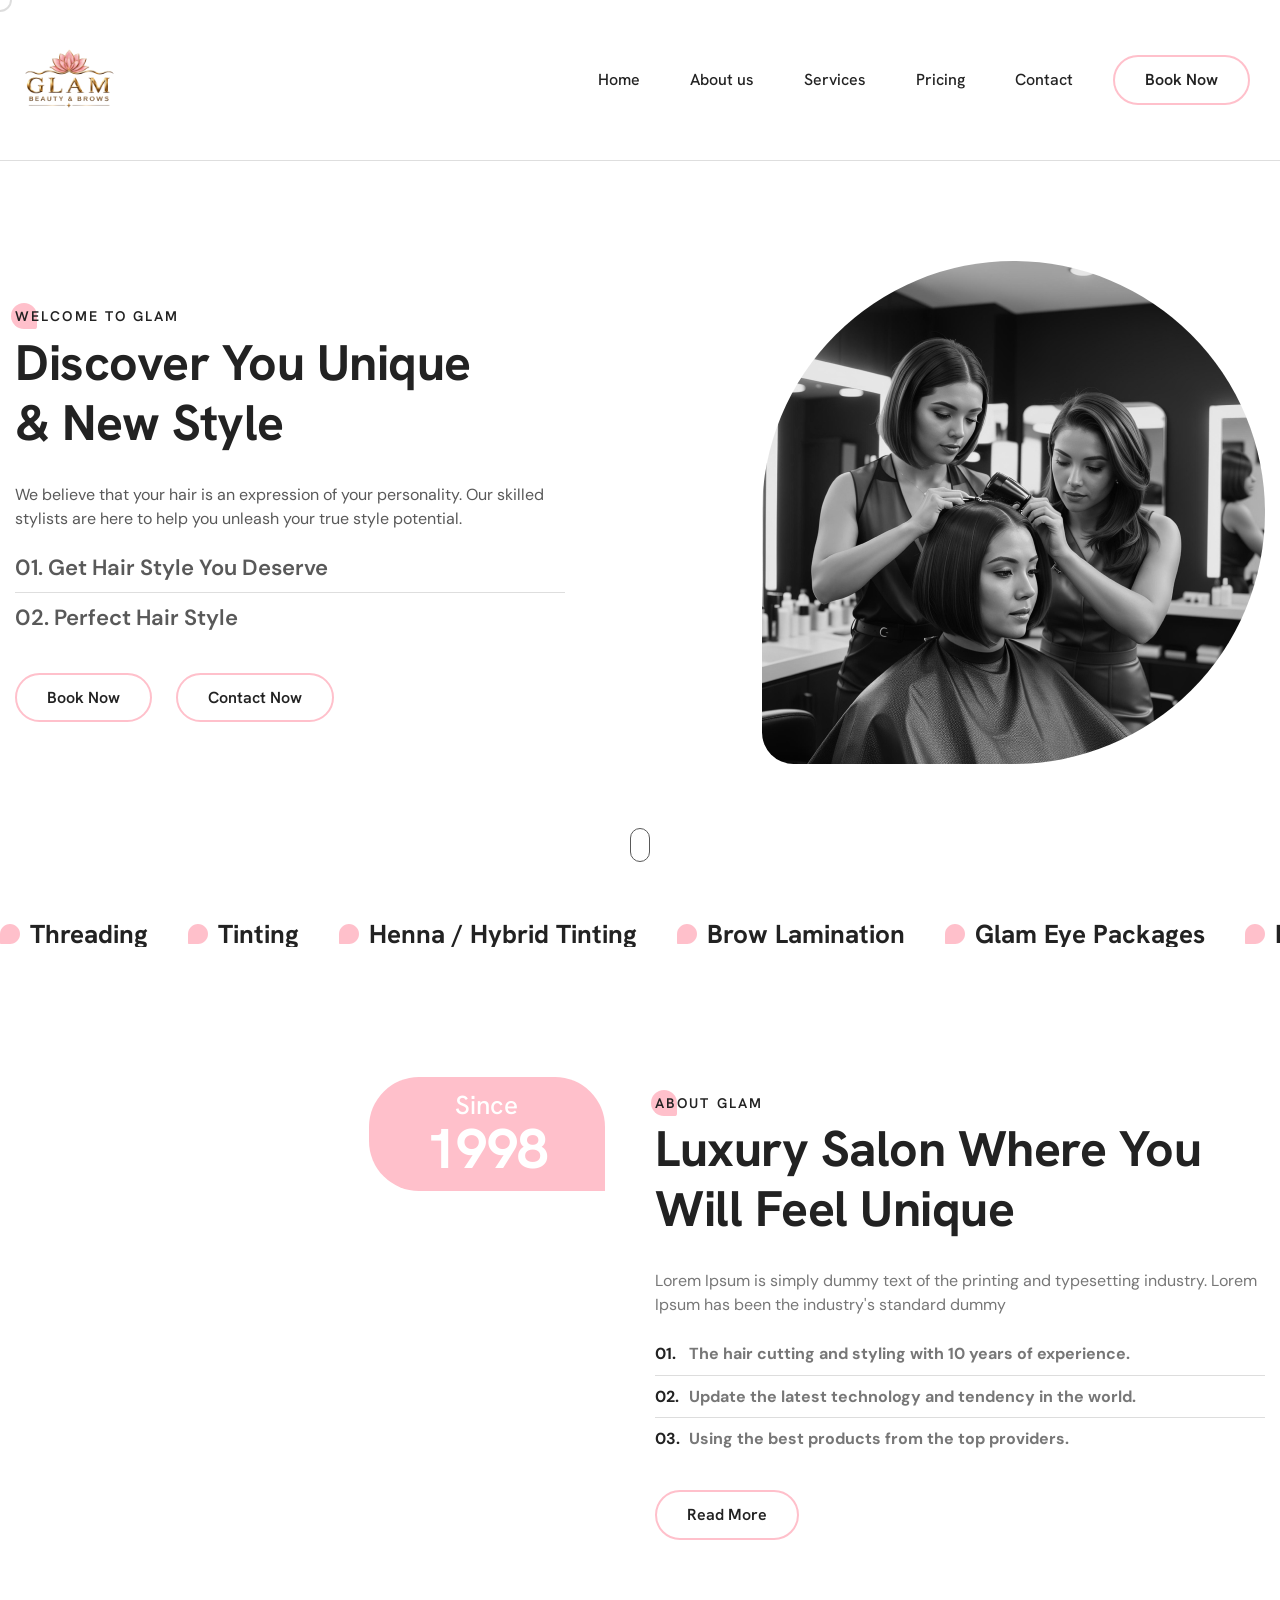
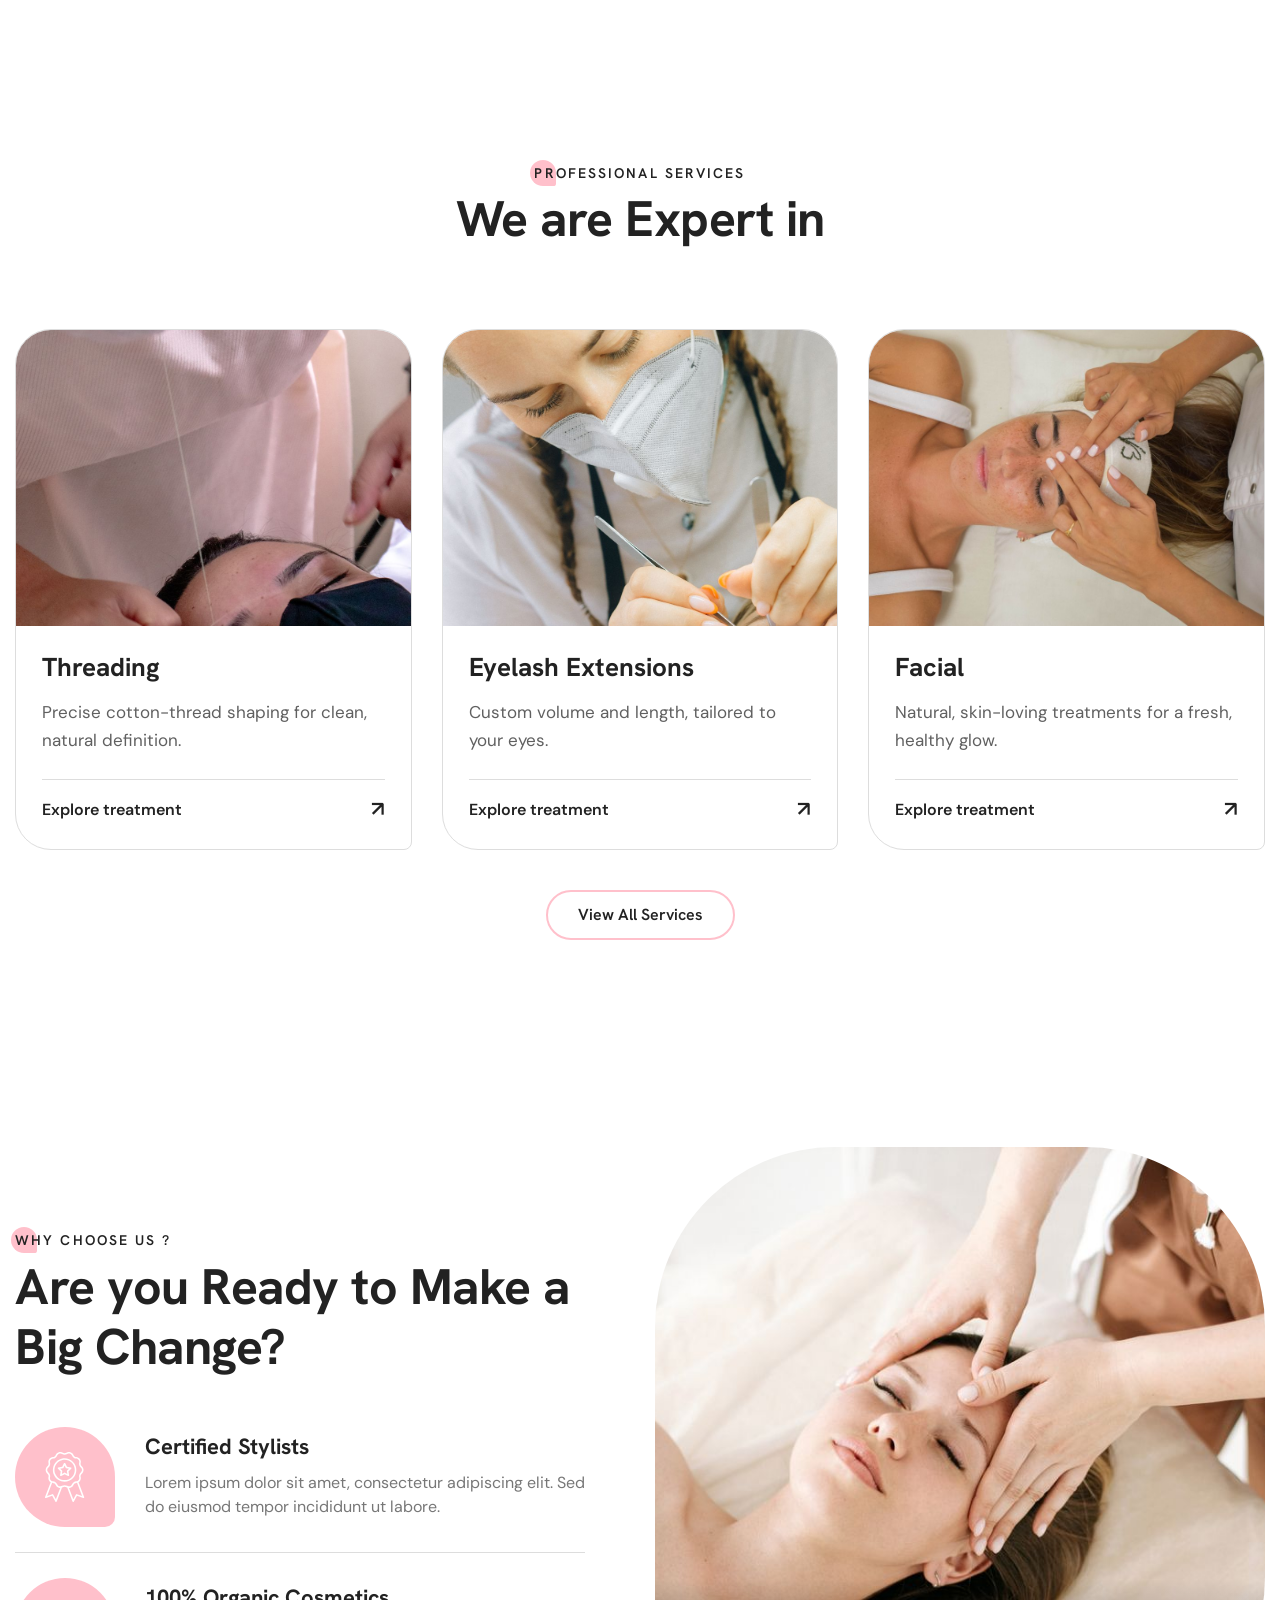
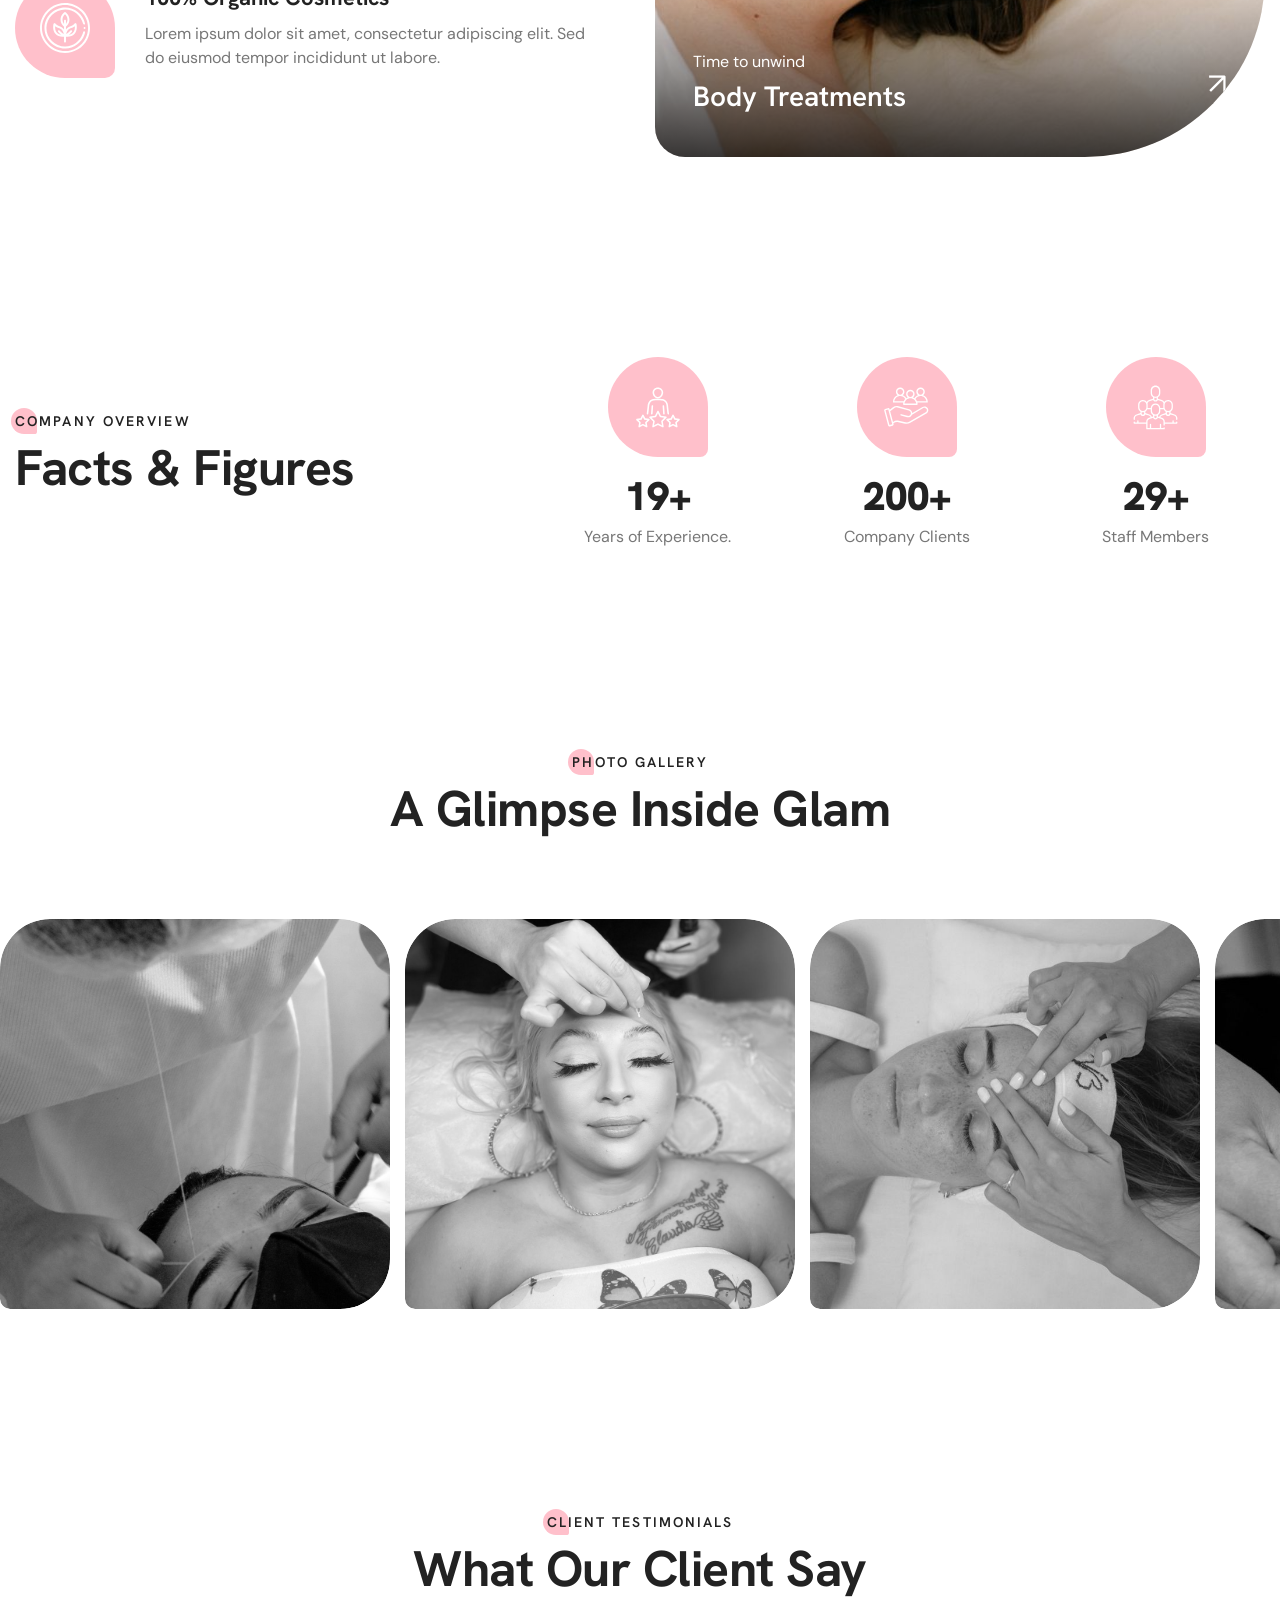
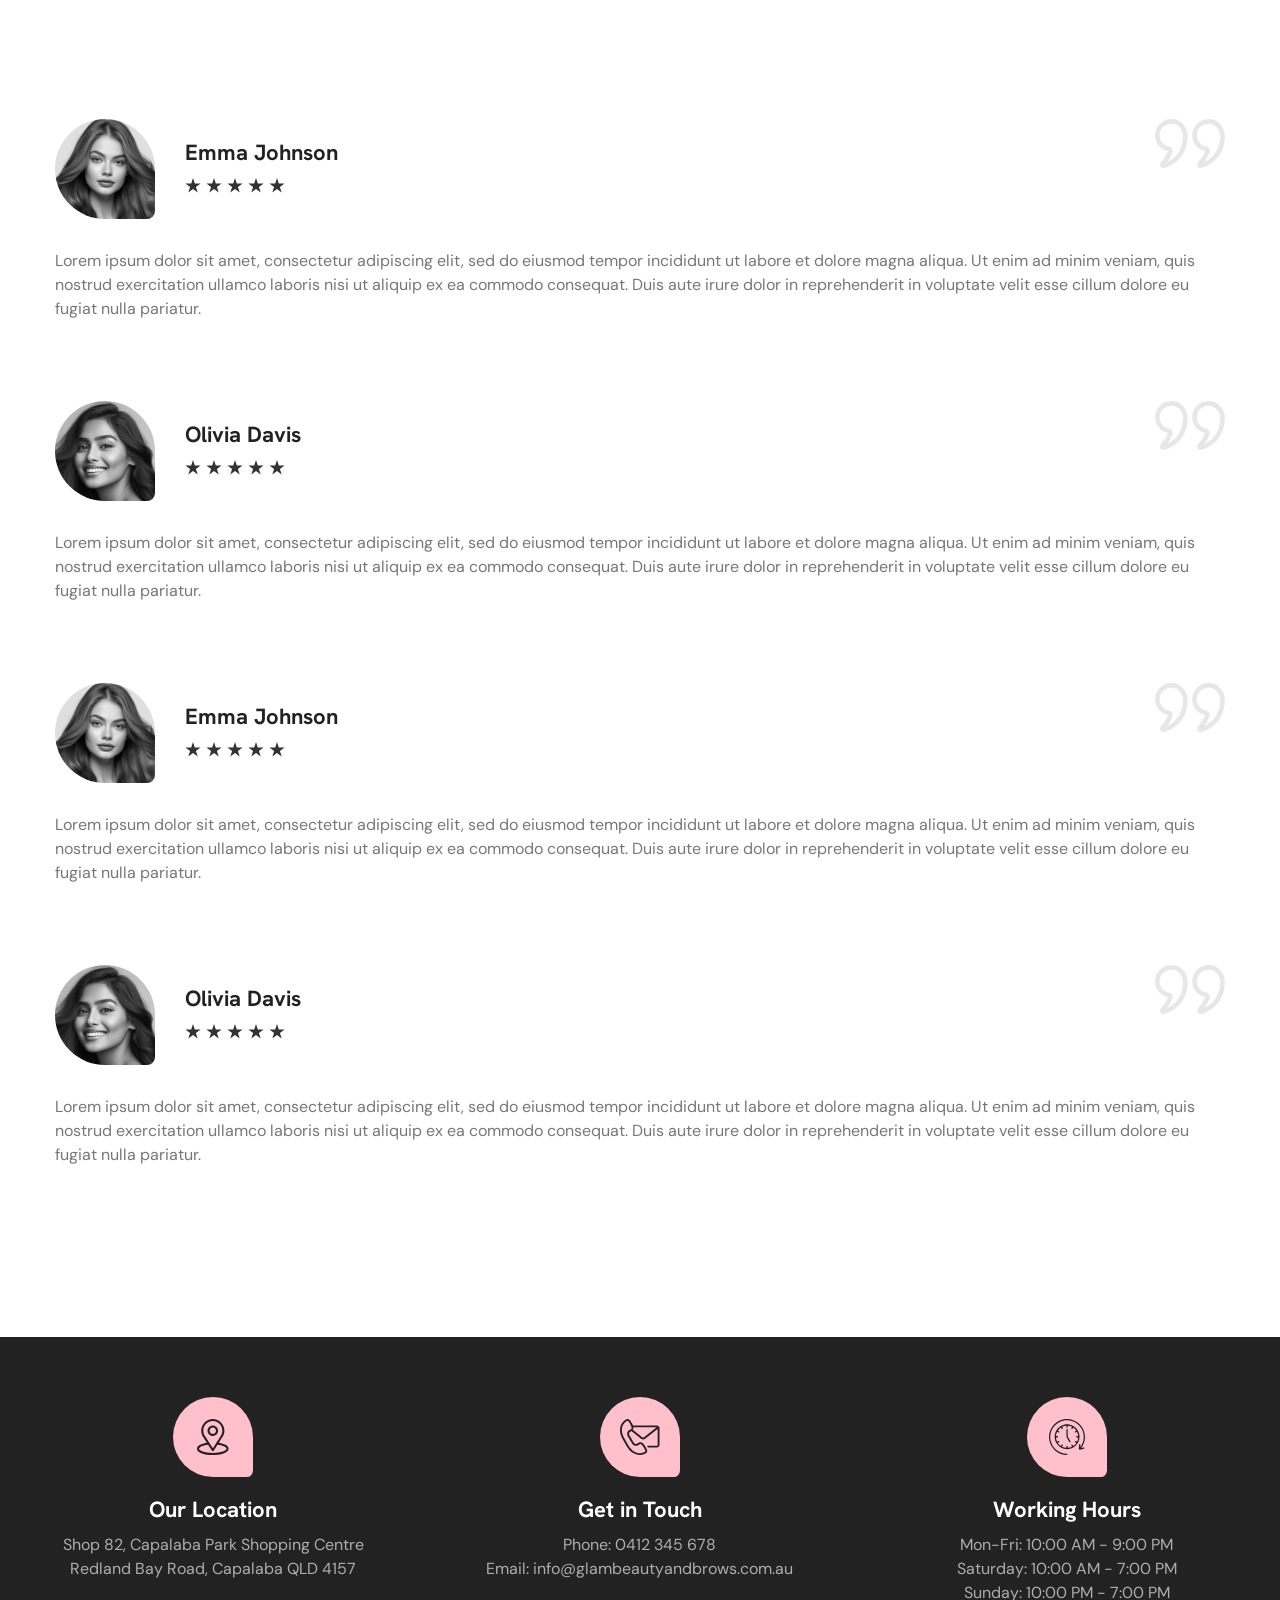
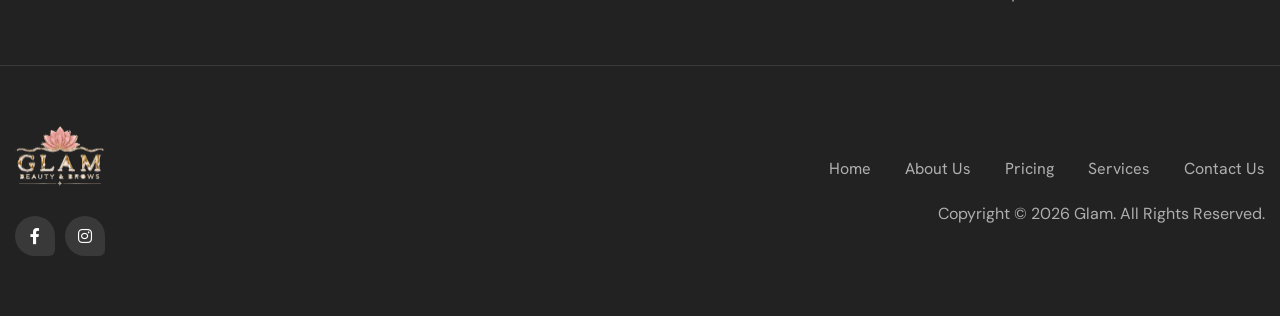
==== commit 03e2a348: "Remove preloader sections from HTML files and related CSS styles" ====
--- a/index.html
+++ b/index.html
@@ -49,15 +49,6 @@
   </head>
 
   <body class="tt-magic-cursor home-page">
-    <!-- Preloader Start -->
-    <div class="preloader">
-      <div class="loading-container">
-        <div class="loading"></div>
-        <div id="loading-icon"><img src="images/loader.svg" alt="" /></div>
-      </div>
-    </div>
-    <!-- Preloader End -->
-
     <!-- Magic Cursor Start -->
     <div id="magic-cursor">
       <div id="ball"></div>
--- a/css/custom.css
+++ b/css/custom.css
@@ -256,65 +256,6 @@
   filter: invert(100);
 }
 
-.preloader {
-  position: fixed;
-  top: 0;
-  left: 0;
-  right: 0;
-  bottom: 0;
-  z-index: 1000;
-  background-color: pink;
-  display: flex;
-  align-items: center;
-  justify-content: center;
-}
-
-.loading-container,
-.loading {
-  height: 100px;
-  position: relative;
-  width: 100px;
-  border-radius: 100%;
-}
-
-.loading-container {
-  margin: 40px auto;
-}
-
-.loading {
-  border: 1px solid transparent;
-  border-color: transparent #fff transparent #fff;
-  animation: rotate-loading 1.5s linear 0s infinite normal;
-  transform-origin: 50% 50%;
-}
-
-.loading-container:hover .loading {
-  border-color: transparent #e45635 transparent #e45635;
-}
-
-.loading-container:hover .loading,
-.loading-container .loading {
-  transition: all 0.5s ease-in-out;
-}
-
-#loading-icon {
-  position: absolute;
-  top: 50%;
-  left: 50%;
-  max-width: 50px;
-  transform: translate(-50%, -50%);
-}
-
-@keyframes rotate-loading {
-  0% {
-    transform: rotate(0deg);
-  }
-
-  100% {
-    transform: rotate(360deg);
-  }
-}
-
 .section-title {
   text-align: center;
   margin-bottom: 80px;
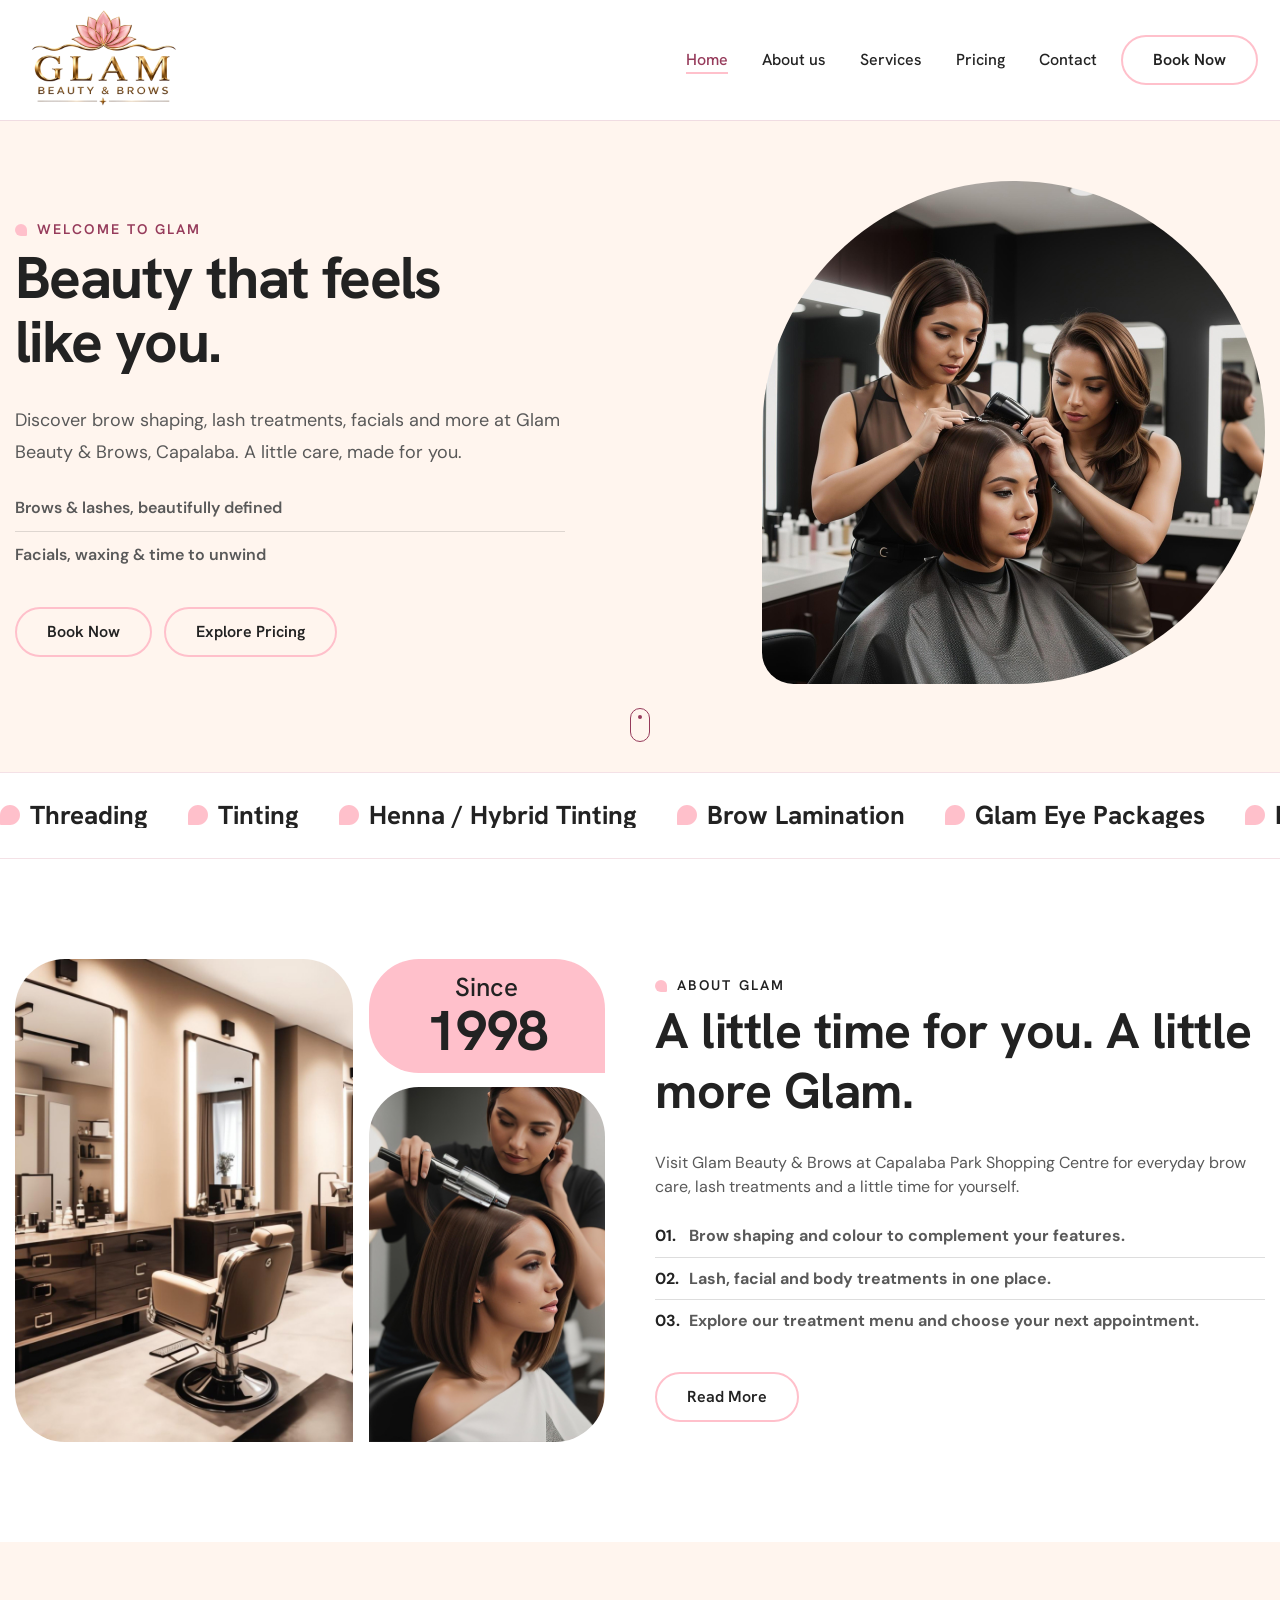
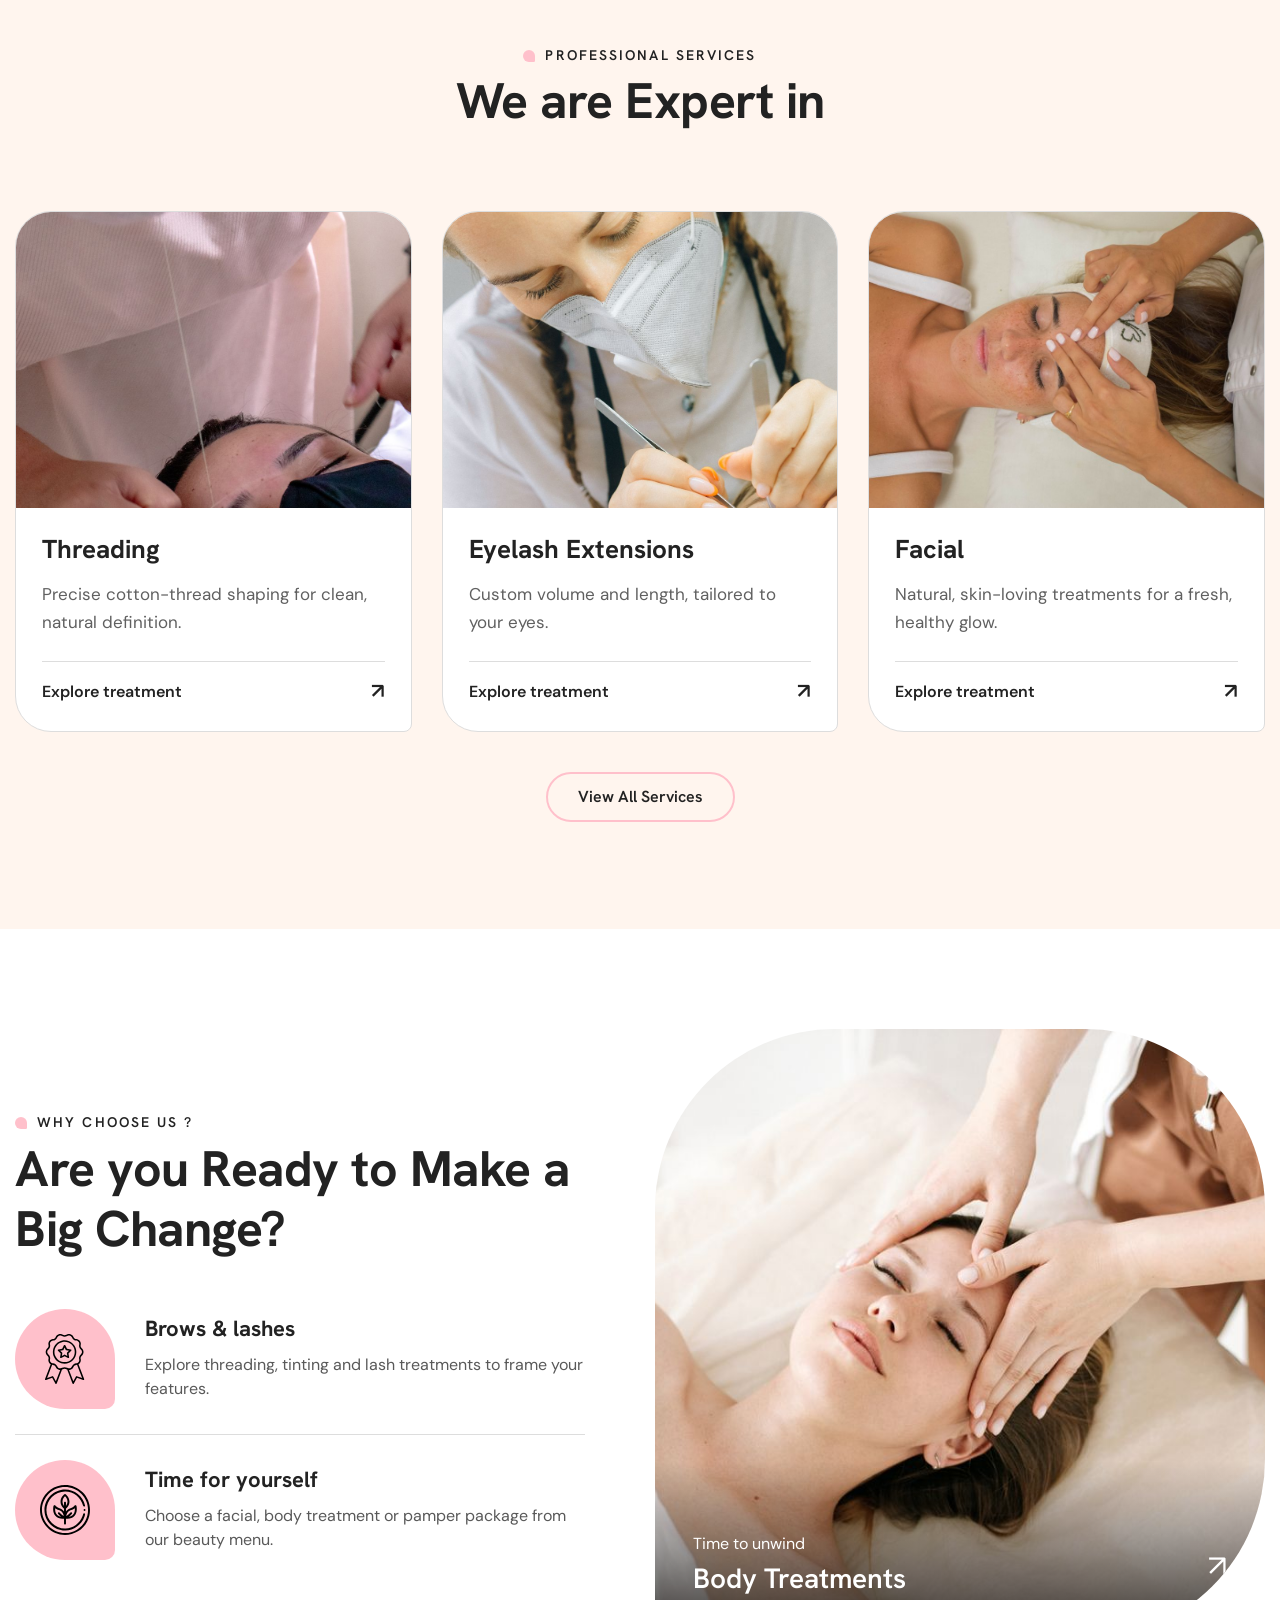
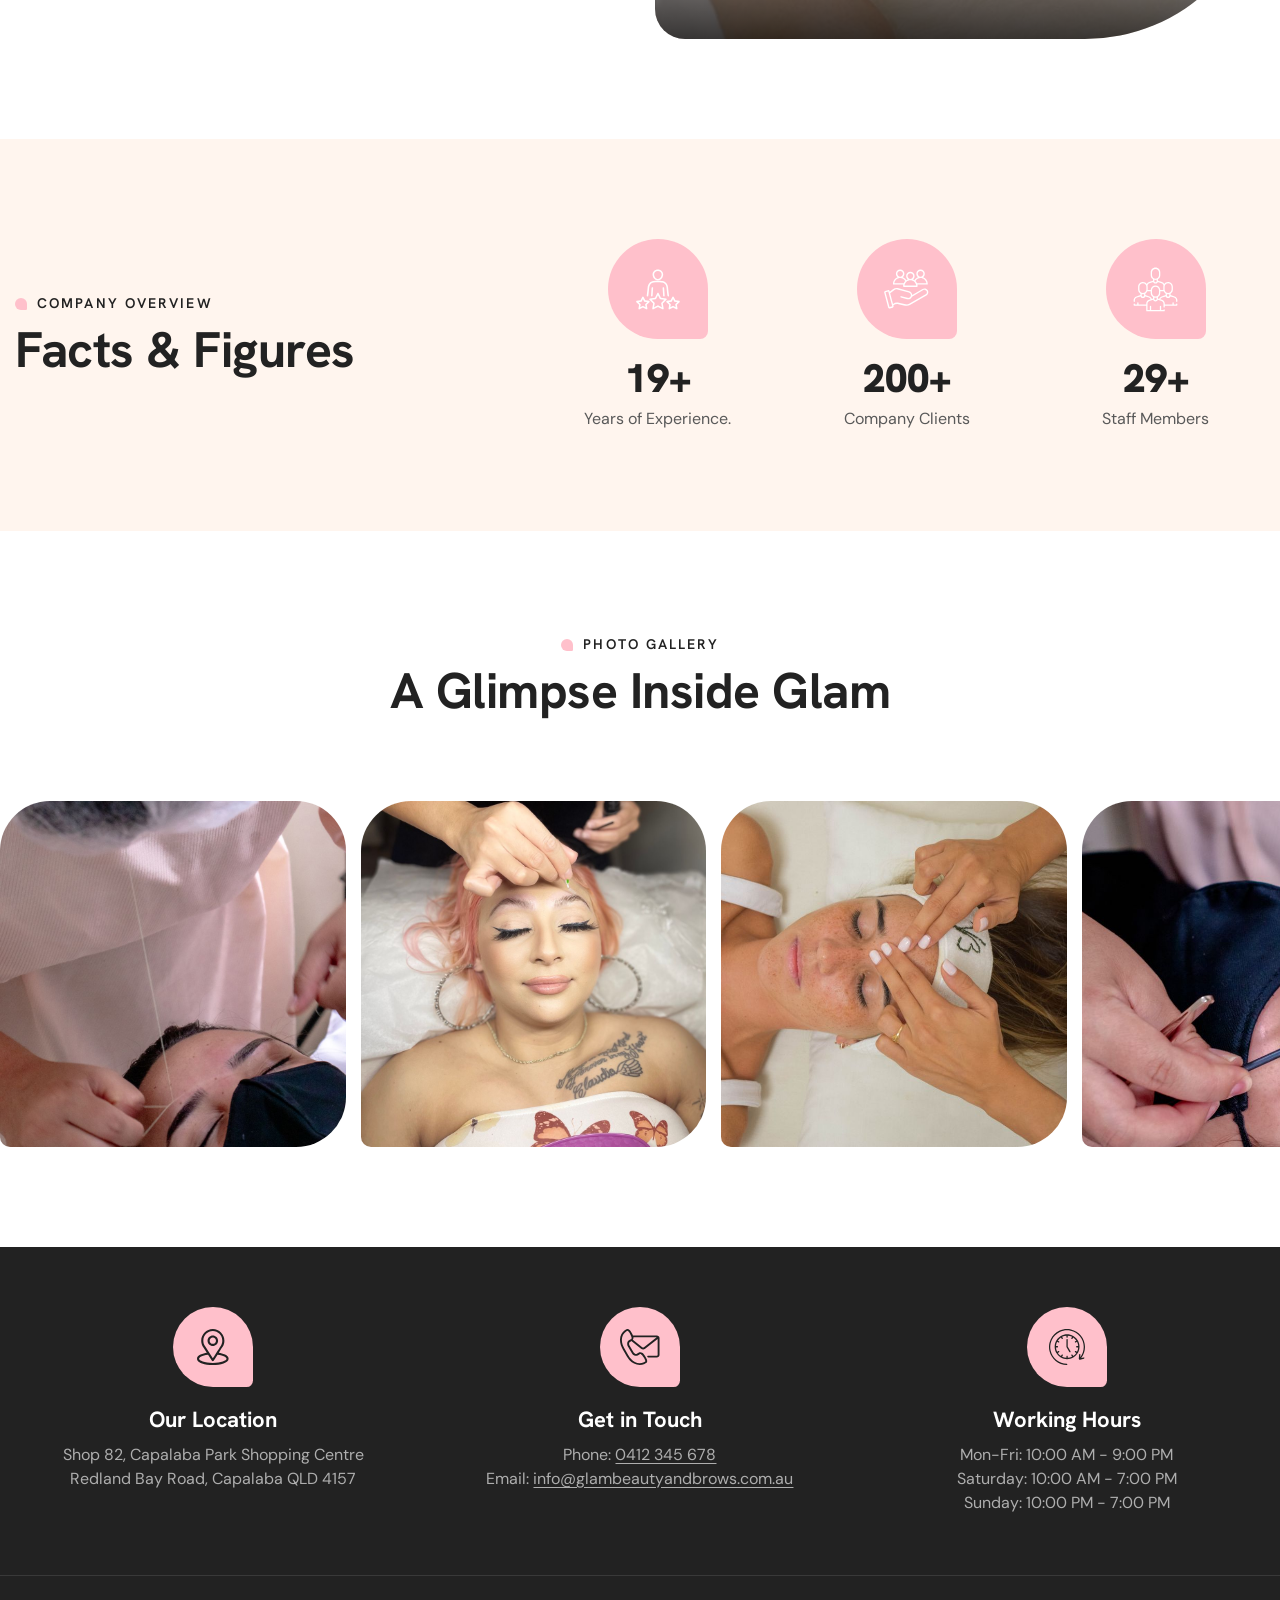
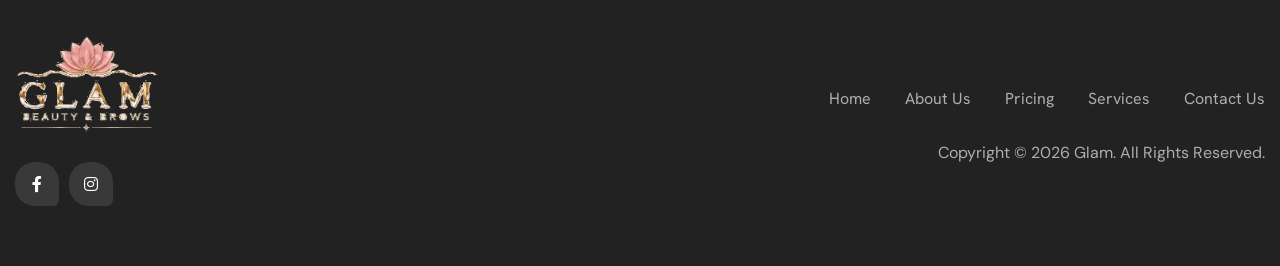
==== commit 7c0c9323: "Refactor HTML structure and improve accessibility across multiple pages; update favicon and icons; i" ====
--- a/index.html
+++ b/index.html
@@ -1,5 +1,5 @@
 <!doctype html>
-<html lang="zxx">
+<html lang="en">
   <head>
     <!-- Meta -->
     <meta charset="utf-8" />
@@ -15,9 +15,10 @@
     />
     <meta name="author" content="Digital Marketers Perth" />
     <!-- Page Title -->
-    <title>Glam - Beauty & Brows</title>
+    <title>Glam Beauty &amp; Brows | Capalaba</title>
     <!-- Favicon Icon -->
-    <link rel="shortcut icon" type="image/x-icon" href="images/Glam Logo.png" />
+    <link rel="icon" type="image/png" sizes="64x64" href="images/favicon.png" />
+    <link rel="apple-touch-icon" sizes="180x180" href="images/apple-touch-icon.png" />
     <!-- Google Fonts css-->
     <link rel="preconnect" href="https://fonts.googleapis.com" />
     <link rel="preconnect" href="https://fonts.gstatic.com" crossorigin="" />
@@ -27,49 +28,32 @@
     />
     <!-- Bootstrap css -->
     <link href="css/bootstrap.min.css" rel="stylesheet" media="screen" />
-    <!-- SlickNav css -->
-    <link href="css/slicknav.min.css" rel="stylesheet" />
-    <!-- Swiper css -->
-    <link rel="stylesheet" href="css/swiper-bundle.min.css" />
     <!-- Font Awesome icon css-->
     <link href="css/all.min.css" rel="stylesheet" media="screen" />
-    <!-- Animated css -->
-    <link href="css/animate.css" rel="stylesheet" />
-    <!-- Magnific css -->
-    <link href="css/magnific-popup.css" rel="stylesheet" />
     <!-- Main custom css -->
     <link href="css/custom.css" rel="stylesheet" media="screen" />
     <link href="css/home-services.css" rel="stylesheet" media="screen" />
-    <!-- HTML5 shim and Respond.js for IE8 support of HTML5 elements and media queries -->
-    <!-- WARNING: Respond.js doesn't work if you view the page via file:// -->
-    <!--[if lt IE 9]>
-      <script src="https://oss.maxcdn.com/html5shiv/3.7.2/html5shiv.min.js"></script>
-      <script src="https://oss.maxcdn.com/respond/1.4.2/respond.min.js"></script>
-    <![endif]-->
+    <link href="css/brand.css" rel="stylesheet" />
   </head>
 
-  <body class="tt-magic-cursor home-page">
-    <!-- Magic Cursor Start -->
-    <div id="magic-cursor">
-      <div id="ball"></div>
-    </div>
-    <!-- Magic Cursor End -->
+  <body class="glam-site home-page">
+    <a class="skip-link" href="#main-content">Skip to content</a>
 
     <!-- Header Start -->
     <header class="main-header">
       <div class="header-sticky">
-        <nav class="navbar navbar-expand-lg">
+        <nav class="navbar navbar-expand-lg" aria-label="Main navigation">
           <div class="container">
             <!-- Logo Start -->
             <a class="navbar-brand" href="index.html">
-              <img src="images/Glam%20Logo.png" alt="Glam Beauty &amp; Brows" />
+              <img src="images/Glam%20Logo.png" alt="Glam Beauty &amp; Brows"  loading="eager"  decoding="async" width="1080" height="1080" />
             </a>
             <!-- Logo End -->
 
             <!-- Main Menu start -->
-            <div class="collapse navbar-collapse main-menu">
+            <div class="navbar-collapse main-menu" id="main-navigation">
               <ul class="navbar-nav mr-auto" id="menu">
-                <li class="nav-item"><a class="nav-link" href="./">Home</a></li>
+                <li class="nav-item"><a class="nav-link" href="index.html" aria-current="page">Home</a></li>
                 <li class="nav-item">
                   <a class="nav-link" href="about.html">About us</a>
                 </li>
@@ -83,20 +67,20 @@
                   <a class="nav-link" href="contact.html">Contact</a>
                 </li>
                 <li class="nav-item highlighted-menu">
-                  <a class="nav-link" href="#">Book Now</a>
+                  <a class="nav-link" href="contact.html#contactForm">Book Now</a>
                 </li>
               </ul>
             </div>
             <!-- Main Menu End -->
 
-            <div class="navbar-toggle"></div>
+            <button class="menu-toggle" type="button" aria-controls="main-navigation" aria-expanded="false" hidden>Menu <span aria-hidden="true">☰</span></button>
           </div>
         </nav>
 
-        <div class="responsive-menu"></div>
       </div>
     </header>
     <!-- Header End -->
+    <main id="main-content" tabindex="-1">
 
     <!-- Hero Section Start -->
     <div class="hero">
@@ -108,18 +92,16 @@
               <div class="section-title">
                 <h3 class="wow fadeInUp">Welcome to Glam</h3>
                 <h1 class="text-anime">
-                  Discover You Unique <br />&amp; New Style
+                  Beauty that feels<br />like you.
                 </h1>
               </div>
               <div class="hero-content-body wow fadeInUp" data-wow-delay="0.5s">
                 <p>
-                  We believe that your hair is an expression of your
-                  personality. Our skilled stylists are here to help you unleash
-                  your true style potential.
+                  Discover brow shaping, lash treatments, facials and more at Glam Beauty &amp; Brows, Capalaba. A little care, made for you.
                 </p>
                 <ul>
-                  <li>01. Get Hair Style You Deserve</li>
-                  <li>02. Perfect Hair Style</li>
+                  <li>Brows &amp; lashes, beautifully defined</li>
+                  <li>Facials, waxing &amp; time to unwind</li>
                 </ul>
               </div>
 
@@ -127,8 +109,8 @@
                 class="hero-content-footer wow fadeInUp"
                 data-wow-delay="0.75s"
               >
-                <a href="/contact.html" class="btn-default dark-bg">Book Now</a>
-                <a href="/contact.html" class="btn-default dark-bg">Contact Now</a>
+                <a href="contact.html" class="btn-default dark-bg">Book Now</a>
+                <a href="pricing.html" class="btn-default dark-bg">Explore Pricing</a>
               </div>
             </div>
             <!-- Hero Left Content End -->
@@ -138,7 +120,7 @@
             <!-- Hero Image Start -->
             <div class="hero-image wow fadeInUp" data-wow-delay="0.75s">
               <figure class="hover-anime">
-                <img src="images/hero-img.jpg" alt="" />
+                <img src="images/hero-img.jpg" alt="Beauty treatment at Glam Beauty and Brows"  loading="eager"  decoding="async"  fetchpriority="high" width="503" height="503" />
               </figure>
             </div>
             <!-- Hero Image End -->
@@ -148,7 +130,7 @@
         <!-- Hero Scroll Down Arrow Start -->
         <div class="row">
           <div class="col-md-12 scrollsp">
-            <a href="#aboutus" class="scroll-down"><span></span></a>
+            <a href="#aboutus" class="scroll-down" aria-label="Discover Glam"><span></span></a>
           </div>
         </div>
         <!-- Hero Scroll Down Arrow End -->
@@ -165,67 +147,67 @@
             <div class="feature-ticker-box">
               <div class="feature-ticker-content">
                 <ul>
-                  <li><img src="images/ticker-icon.svg" alt="" /> Threading</li>
-                  <li><img src="images/ticker-icon.svg" alt="" /> Tinting</li>
-                  <li>
-                    <img src="images/ticker-icon.svg" alt="" /> Henna / Hybrid
+                  <li><img src="images/ticker-icon.svg" alt=""  loading="lazy"  decoding="async" /> Threading</li>
+                  <li><img src="images/ticker-icon.svg" alt=""  loading="lazy"  decoding="async" /> Tinting</li>
+                  <li>
+                    <img src="images/ticker-icon.svg" alt=""  loading="lazy"  decoding="async" /> Henna / Hybrid
                     Tinting
                   </li>
                   <li>
-                    <img src="images/ticker-icon.svg" alt="" /> Brow Lamination
-                  </li>
-                  <li>
-                    <img src="images/ticker-icon.svg" alt="" /> Glam Eye
+                    <img src="images/ticker-icon.svg" alt=""  loading="lazy"  decoding="async" /> Brow Lamination
+                  </li>
+                  <li>
+                    <img src="images/ticker-icon.svg" alt=""  loading="lazy"  decoding="async" /> Glam Eye
                     Packages
                   </li>
                   <li>
-                    <img src="images/ticker-icon.svg" alt="" /> Eyelash Perming
-                  </li>
-                  <li>
-                    <img src="images/ticker-icon.svg" alt="" /> Eyelash
+                    <img src="images/ticker-icon.svg" alt=""  loading="lazy"  decoding="async" /> Eyelash Perming
+                  </li>
+                  <li>
+                    <img src="images/ticker-icon.svg" alt=""  loading="lazy"  decoding="async" /> Eyelash
                     Extensions
                   </li>
-                  <li><img src="images/ticker-icon.svg" alt="" /> Facial</li>
-                  <li>
-                    <img src="images/ticker-icon.svg" alt="" /> Body Treatments
-                  </li>
-                  <li>
-                    <img src="images/ticker-icon.svg" alt="" /> Pamper Packages
-                  </li>
-                  <li><img src="images/ticker-icon.svg" alt="" /> Waxing</li>
+                  <li><img src="images/ticker-icon.svg" alt=""  loading="lazy"  decoding="async" /> Facial</li>
+                  <li>
+                    <img src="images/ticker-icon.svg" alt=""  loading="lazy"  decoding="async" /> Body Treatments
+                  </li>
+                  <li>
+                    <img src="images/ticker-icon.svg" alt=""  loading="lazy"  decoding="async" /> Pamper Packages
+                  </li>
+                  <li><img src="images/ticker-icon.svg" alt=""  loading="lazy"  decoding="async" /> Waxing</li>
                 </ul>
               </div>
 
-              <div class="feature-ticker-content">
+              <div class="feature-ticker-content" aria-hidden="true">
                 <ul>
-                  <li><img src="images/ticker-icon.svg" alt="" /> Threading</li>
-                  <li><img src="images/ticker-icon.svg" alt="" /> Tinting</li>
-                  <li>
-                    <img src="images/ticker-icon.svg" alt="" /> Henna / Hybrid
+                  <li><img src="images/ticker-icon.svg" alt=""  loading="lazy"  decoding="async" /> Threading</li>
+                  <li><img src="images/ticker-icon.svg" alt=""  loading="lazy"  decoding="async" /> Tinting</li>
+                  <li>
+                    <img src="images/ticker-icon.svg" alt=""  loading="lazy"  decoding="async" /> Henna / Hybrid
                     Tinting
                   </li>
                   <li>
-                    <img src="images/ticker-icon.svg" alt="" /> Brow Lamination
-                  </li>
-                  <li>
-                    <img src="images/ticker-icon.svg" alt="" /> Glam Eye
+                    <img src="images/ticker-icon.svg" alt=""  loading="lazy"  decoding="async" /> Brow Lamination
+                  </li>
+                  <li>
+                    <img src="images/ticker-icon.svg" alt=""  loading="lazy"  decoding="async" /> Glam Eye
                     Packages
                   </li>
                   <li>
-                    <img src="images/ticker-icon.svg" alt="" /> Eyelash Perming
-                  </li>
-                  <li>
-                    <img src="images/ticker-icon.svg" alt="" /> Eyelash
+                    <img src="images/ticker-icon.svg" alt=""  loading="lazy"  decoding="async" /> Eyelash Perming
+                  </li>
+                  <li>
+                    <img src="images/ticker-icon.svg" alt=""  loading="lazy"  decoding="async" /> Eyelash
                     Extensions
                   </li>
-                  <li><img src="images/ticker-icon.svg" alt="" /> Facial</li>
-                  <li>
-                    <img src="images/ticker-icon.svg" alt="" /> Body Treatments
-                  </li>
-                  <li>
-                    <img src="images/ticker-icon.svg" alt="" /> Pamper Packages
-                  </li>
-                  <li><img src="images/ticker-icon.svg" alt="" /> Waxing</li>
+                  <li><img src="images/ticker-icon.svg" alt=""  loading="lazy"  decoding="async" /> Facial</li>
+                  <li>
+                    <img src="images/ticker-icon.svg" alt=""  loading="lazy"  decoding="async" /> Body Treatments
+                  </li>
+                  <li>
+                    <img src="images/ticker-icon.svg" alt=""  loading="lazy"  decoding="async" /> Pamper Packages
+                  </li>
+                  <li><img src="images/ticker-icon.svg" alt=""  loading="lazy"  decoding="async" /> Waxing</li>
                 </ul>
               </div>
             </div>
@@ -247,7 +229,7 @@
                 <div class="col-7">
                   <div class="about-img right-shape">
                     <figure class="reveal hover-anime">
-                      <img src="images/about-img-1.jpg" alt="" />
+                      <img src="images/about-img-1.jpg" alt=""  loading="lazy"  decoding="async" width="375" height="536" />
                     </figure>
                   </div>
                 </div>
@@ -261,7 +243,7 @@
 
                     <div class="about-img left-shape">
                       <figure class="reveal hover-anime">
-                        <img src="images/about-img-2.jpg" alt="" />
+                        <img src="images/about-img-2.jpg" alt=""  loading="lazy"  decoding="async" width="240" height="360" />
                       </figure>
                     </div>
                   </div>
@@ -276,34 +258,28 @@
             <div class="section-title">
               <h3 class="wow fadeInUp">About Glam</h3>
               <h2 class="text-anime">
-                Luxury Salon Where You Will Feel Unique
+                A little time for you. A little more Glam.
               </h2>
             </div>
             <!-- Section Title End -->
 
             <!-- About Content Start -->
             <div class="about-content wow fadeInUp" data-wow-delay="0.75s">
-              <p>
-                Lorem Ipsum is simply dummy text of the printing and typesetting
-                industry. Lorem Ipsum has been the industry's standard dummy
-              </p>
+              <p>Visit Glam Beauty &amp; Brows at Capalaba Park Shopping Centre for everyday brow care, lash treatments and a little time for yourself.</p>
 
               <ul>
                 <li>
-                  <span>01.</span> The hair cutting and styling with 10 years of
-                  experience.
+                  <span>01.</span> Brow shaping and colour to complement your features.
                 </li>
                 <li>
-                  <span>02.</span> Update the latest technology and tendency in
-                  the world.
+                  <span>02.</span> Lash, facial and body treatments in one place.
                 </li>
                 <li>
-                  <span>03.</span> Using the best products from the top
-                  providers.
+                  <span>03.</span> Explore our treatment menu and choose your next appointment.
                 </li>
               </ul>
 
-              <a href="/about.html" class="btn-default">Read More</a>
+              <a href="about.html" class="btn-default">Read More</a>
             </div>
             <!-- About Content End -->
           </div>
@@ -336,11 +312,8 @@
                 ><img
                   src="images/services/threading.jpg"
                   alt="Eyebrow threading treatment"
-                  width="1000"
-                  height="667"
                   loading="lazy"
-                  decoding="async"
-              /></a>
+                  decoding="async" width="1000" height="1500" /></a>
               <div class="home-treatment-copy">
                 <h3><a href="services.html#brows">Threading</a></h3>
                 <p>
@@ -361,11 +334,8 @@
                 ><img
                   src="images/services/eyelash-extensions.jpg"
                   alt="Technician carefully applying eyelash extensions"
-                  width="1000"
-                  height="667"
                   loading="lazy"
-                  decoding="async"
-              /></a>
+                  decoding="async" width="1000" height="1500" /></a>
               <div class="home-treatment-copy">
                 <h3><a href="services.html#lashes">Eyelash Extensions</a></h3>
                 <p>Custom volume and length, tailored to your eyes.</p>
@@ -384,11 +354,8 @@
                 ><img
                   src="images/services/facial.jpg"
                   alt="Relaxing facial massage in a spa"
-                  width="1000"
-                  height="667"
                   loading="lazy"
-                  decoding="async"
-              /></a>
+                  decoding="async" width="1000" height="667" /></a>
               <div class="home-treatment-copy">
                 <h3><a href="services.html#skin-body">Facial</a></h3>
                 <p>
@@ -436,15 +403,12 @@
                 data-wow-delay="0.5s"
               >
                 <div class="whyus-icon">
-                  <img src="images/whyus-1.svg" alt="" />
+                  <img src="images/whyus-1.svg" alt=""  loading="lazy"  decoding="async" />
                 </div>
 
                 <div class="whyus-desc">
-                  <h3>Certified Stylists</h3>
-                  <p>
-                    Lorem ipsum dolor sit amet, consectetur adipiscing elit. Sed
-                    do eiusmod tempor incididunt ut labore.
-                  </p>
+                  <h3>Brows &amp; lashes</h3>
+                  <p>Explore threading, tinting and lash treatments to frame your features.</p>
                 </div>
               </div>
               <!-- Whyus Item End -->
@@ -455,15 +419,12 @@
                 data-wow-delay="0.75s"
               >
                 <div class="whyus-icon">
-                  <img src="images/whyus-2.svg" alt="" />
+                  <img src="images/whyus-2.svg" alt=""  loading="lazy"  decoding="async" />
                 </div>
 
                 <div class="whyus-desc">
-                  <h3>100% Organic Cosmetics</h3>
-                  <p>
-                    Lorem ipsum dolor sit amet, consectetur adipiscing elit. Sed
-                    do eiusmod tempor incididunt ut labore.
-                  </p>
+                  <h3>Time for yourself</h3>
+                  <p>Choose a facial, body treatment or pamper package from our beauty menu.</p>
                 </div>
               </div>
               <!-- Whyus Item End -->
@@ -480,11 +441,8 @@
               <img
                 src="images/services/body-treatments.jpg"
                 alt="A woman enjoying a relaxing head massage"
-                width="1000"
-                height="1000"
                 loading="lazy"
-                decoding="async"
-              />
+                decoding="async" width="1000" height="667" />
               <span class="home-featured-caption"
                 ><span
                   >Time to unwind<br /><strong>Body Treatments</strong></span
@@ -518,7 +476,7 @@
                   <!-- Counter Item Start -->
                   <div class="facts-item wow fadeInUp" data-wow-delay="0.5s">
                     <div class="icon-box">
-                      <img src="images/counter-1.svg" alt="" />
+                      <img src="images/counter-1.svg" alt=""  loading="lazy"  decoding="async" />
                     </div>
 
                     <h3><span class="counter">19</span>+</h3>
@@ -531,7 +489,7 @@
                   <!-- Counter Item Start -->
                   <div class="facts-item wow fadeInUp" data-wow-delay="0.75s">
                     <div class="icon-box">
-                      <img src="images/counter-2.svg" alt="" />
+                      <img src="images/counter-2.svg" alt=""  loading="lazy"  decoding="async" />
                     </div>
 
                     <h3><span class="counter">200</span>+</h3>
@@ -544,7 +502,7 @@
                   <!-- Counter Item Start -->
                   <div class="facts-item wow fadeInUp" data-wow-delay="1.0s">
                     <div class="icon-box">
-                      <img src="images/counter-3.svg" alt="" />
+                      <img src="images/counter-3.svg" alt=""  loading="lazy"  decoding="async" />
                     </div>
 
                     <h3><span class="counter">29</span>+</h3>
@@ -576,7 +534,7 @@
 
         <div class="row">
           <div class="col-md-12">
-            <div class="photo-gallery-ticker">
+            <div class="photo-gallery-ticker" tabindex="0" role="region" aria-label="Salon photo gallery, scrolling automatically. Focus or hover to pause.">
               <!-- Photo Gallery Images Start -->
               <div class="photo-gallery-content">
                 <div class="photo-gallery-item">
@@ -584,7 +542,10 @@
                     <img
                       src="images/services/threading.jpg"
                       alt="Eyebrow threading treatment"
-                      decoding="async"
+                      loading="lazy"
+                      decoding="async"
+                      width="1000"
+                      height="1500"
                     />
                   </figure>
                 </div>
@@ -594,7 +555,10 @@
                     <img
                       src="images/services/henna-hybrid.jpg"
                       alt="Beautician applying eyebrow tint"
-                      decoding="async"
+                      loading="lazy"
+                      decoding="async"
+                      width="1000"
+                      height="1333"
                     />
                   </figure>
                 </div>
@@ -604,7 +568,10 @@
                     <img
                       src="images/services/facial.jpg"
                       alt="Relaxing facial massage"
-                      decoding="async"
+                      loading="lazy"
+                      decoding="async"
+                      width="1000"
+                      height="667"
                     />
                   </figure>
                 </div>
@@ -614,7 +581,10 @@
                     <img
                       src="images/services/brow-lamination.jpg"
                       alt="Eyebrow styling with a brow brush"
-                      decoding="async"
+                      loading="lazy"
+                      decoding="async"
+                      width="1000"
+                      height="667"
                     />
                   </figure>
                 </div>
@@ -624,7 +594,10 @@
                     <img
                       src="images/services/eyelash-extensions.jpg"
                       alt="Professional eyelash extension application"
-                      decoding="async"
+                      loading="lazy"
+                      decoding="async"
+                      width="1000"
+                      height="1500"
                     />
                   </figure>
                 </div>
@@ -634,19 +607,26 @@
                     <img
                       src="images/services/pamper-packages.jpg"
                       alt="A soothing spa facial treatment"
-                      decoding="async"
-                    />
-                  </figure>
-                </div>
-              </div>
-
-              <div class="photo-gallery-content">
+                      loading="lazy"
+                      decoding="async"
+                      width="1000"
+                      height="1500"
+                    />
+                  </figure>
+                </div>
+              </div>
+
+              <!-- Duplicate track: lets the slow side-scroll loop without a jump. -->
+              <div class="photo-gallery-content" aria-hidden="true">
                 <div class="photo-gallery-item">
                   <figure class="hover-anime">
                     <img
                       src="images/services/threading.jpg"
-                      alt="Eyebrow threading treatment"
-                      decoding="async"
+                      alt=""
+                      loading="lazy"
+                      decoding="async"
+                      width="1000"
+                      height="1500"
                     />
                   </figure>
                 </div>
@@ -655,8 +635,11 @@
                   <figure class="hover-anime">
                     <img
                       src="images/services/henna-hybrid.jpg"
-                      alt="Beautician applying eyebrow tint"
-                      decoding="async"
+                      alt=""
+                      loading="lazy"
+                      decoding="async"
+                      width="1000"
+                      height="1333"
                     />
                   </figure>
                 </div>
@@ -665,8 +648,11 @@
                   <figure class="hover-anime">
                     <img
                       src="images/services/facial.jpg"
-                      alt="Relaxing facial massage"
-                      decoding="async"
+                      alt=""
+                      loading="lazy"
+                      decoding="async"
+                      width="1000"
+                      height="667"
                     />
                   </figure>
                 </div>
@@ -675,8 +661,11 @@
                   <figure class="hover-anime">
                     <img
                       src="images/services/brow-lamination.jpg"
-                      alt="Eyebrow styling with a brow brush"
-                      decoding="async"
+                      alt=""
+                      loading="lazy"
+                      decoding="async"
+                      width="1000"
+                      height="667"
                     />
                   </figure>
                 </div>
@@ -685,8 +674,11 @@
                   <figure class="hover-anime">
                     <img
                       src="images/services/eyelash-extensions.jpg"
-                      alt="Professional eyelash extension application"
-                      decoding="async"
+                      alt=""
+                      loading="lazy"
+                      decoding="async"
+                      width="1000"
+                      height="1500"
                     />
                   </figure>
                 </div>
@@ -695,8 +687,11 @@
                   <figure class="hover-anime">
                     <img
                       src="images/services/pamper-packages.jpg"
-                      alt="A soothing spa facial treatment"
-                      decoding="async"
+                      alt=""
+                      loading="lazy"
+                      decoding="async"
+                      width="1000"
+                      height="1500"
                     />
                   </figure>
                 </div>
@@ -709,161 +704,9 @@
     </div>
     <!-- Photo Gallery Section End -->
 
-    <!-- Testimonials Section Start -->
-    <div class="testimonials">
-      <div class="container">
-        <div class="row">
-          <div class="col-md-12">
-            <!-- Section Title Start -->
-            <div class="section-title">
-              <h3 class="wow fadeInUp">Client Testimonials</h3>
-              <h2 class="text-anime">What Our Client Say</h2>
-            </div>
-            <!-- Section Title End -->
-          </div>
-        </div>
-
-        <div class="row">
-          <div class="col-md-12">
-            <!-- Testimonial Carousel Start -->
-            <div class="testimonial-carousel">
-              <div class="swiper">
-                <div class="swiper-wrapper">
-                  <!-- Testimonial Slide Start -->
-                  <div class="swiper-slide">
-                    <div class="testimonial-slide">
-                      <div class="testimonial-header">
-                        <div class="author-img">
-                          <img src="images/author-1.jpg" alt="" />
-                        </div>
-
-                        <div class="author-info">
-                          <h3>Emma Johnson</h3>
-                          <div class="rating-star">
-                            <img src="images/icon-rating.svg" alt="" />
-                          </div>
-                        </div>
-                      </div>
-
-                      <div class="testimonial-content">
-                        <p>
-                          Lorem ipsum dolor sit amet, consectetur adipiscing
-                          elit, sed do eiusmod tempor incididunt ut labore et
-                          dolore magna aliqua. Ut enim ad minim veniam, quis
-                          nostrud exercitation ullamco laboris nisi ut aliquip
-                          ex ea commodo consequat. Duis aute irure dolor in
-                          reprehenderit in voluptate velit esse cillum dolore eu
-                          fugiat nulla pariatur.
-                        </p>
-                      </div>
-                    </div>
-                  </div>
-                  <!-- Testimonial Slide End -->
-
-                  <!-- Testimonial Slide Start -->
-                  <div class="swiper-slide">
-                    <div class="testimonial-slide">
-                      <div class="testimonial-header">
-                        <div class="author-img">
-                          <img src="images/author-2.jpg" alt="" />
-                        </div>
-
-                        <div class="author-info">
-                          <h3>Olivia Davis</h3>
-                          <div class="rating-star">
-                            <img src="images/icon-rating.svg" alt="" />
-                          </div>
-                        </div>
-                      </div>
-
-                      <div class="testimonial-content">
-                        <p>
-                          Lorem ipsum dolor sit amet, consectetur adipiscing
-                          elit, sed do eiusmod tempor incididunt ut labore et
-                          dolore magna aliqua. Ut enim ad minim veniam, quis
-                          nostrud exercitation ullamco laboris nisi ut aliquip
-                          ex ea commodo consequat. Duis aute irure dolor in
-                          reprehenderit in voluptate velit esse cillum dolore eu
-                          fugiat nulla pariatur.
-                        </p>
-                      </div>
-                    </div>
-                  </div>
-                  <!-- Testimonial Slide End -->
-
-                  <!-- Testimonial Slide Start -->
-                  <div class="swiper-slide">
-                    <div class="testimonial-slide">
-                      <div class="testimonial-header">
-                        <div class="author-img">
-                          <img src="images/author-1.jpg" alt="" />
-                        </div>
-
-                        <div class="author-info">
-                          <h3>Emma Johnson</h3>
-                          <div class="rating-star">
-                            <img src="images/icon-rating.svg" alt="" />
-                          </div>
-                        </div>
-                      </div>
-
-                      <div class="testimonial-content">
-                        <p>
-                          Lorem ipsum dolor sit amet, consectetur adipiscing
-                          elit, sed do eiusmod tempor incididunt ut labore et
-                          dolore magna aliqua. Ut enim ad minim veniam, quis
-                          nostrud exercitation ullamco laboris nisi ut aliquip
-                          ex ea commodo consequat. Duis aute irure dolor in
-                          reprehenderit in voluptate velit esse cillum dolore eu
-                          fugiat nulla pariatur.
-                        </p>
-                      </div>
-                    </div>
-                  </div>
-                  <!-- Testimonial Slide End -->
-
-                  <!-- Testimonial Slide Start -->
-                  <div class="swiper-slide">
-                    <div class="testimonial-slide">
-                      <div class="testimonial-header">
-                        <div class="author-img">
-                          <img src="images/author-2.jpg" alt="" />
-                        </div>
-
-                        <div class="author-info">
-                          <h3>Olivia Davis</h3>
-                          <div class="rating-star">
-                            <img src="images/icon-rating.svg" alt="" />
-                          </div>
-                        </div>
-                      </div>
-
-                      <div class="testimonial-content">
-                        <p>
-                          Lorem ipsum dolor sit amet, consectetur adipiscing
-                          elit, sed do eiusmod tempor incididunt ut labore et
-                          dolore magna aliqua. Ut enim ad minim veniam, quis
-                          nostrud exercitation ullamco laboris nisi ut aliquip
-                          ex ea commodo consequat. Duis aute irure dolor in
-                          reprehenderit in voluptate velit esse cillum dolore eu
-                          fugiat nulla pariatur.
-                        </p>
-                      </div>
-                    </div>
-                  </div>
-                  <!-- Testimonial Slide End -->
-                </div>
-
-                <div class="swiper-pagination"></div>
-              </div>
-            </div>
-            <!-- Testimonial Carousel End -->
-          </div>
-        </div>
-      </div>
-    </div>
-    <!-- Testimonials Section End -->
-
+
+
+    </main>
     <!-- Footer Start -->
     <footer class="footer">
       <!-- Footer Contact Information Section Start -->
@@ -874,7 +717,7 @@
               <!-- Footer Contact Info Box Start -->
               <div class="contact-info-item wow fadeInUp">
                 <div class="icon-box">
-                  <img src="images/icon-location.svg" alt="" />
+                  <img src="images/icon-location.svg" alt=""  loading="lazy"  decoding="async" />
                 </div>
 
                 <h3>Our Location</h3>
@@ -893,13 +736,13 @@
                 data-wow-delay="0.25s"
               >
                 <div class="icon-box">
-                  <img src="images/icon-email-phone.svg" alt="" />
+                  <img src="images/icon-email-phone.svg" alt=""  loading="lazy"  decoding="async" />
                 </div>
 
                 <h3>Get in Touch</h3>
                 <p>
-                  Phone: 0412 345 678 <br />Email:
-                  info@glambeautyandbrows.com.au
+                  Phone: <a href="tel:0412345678">0412 345 678</a> <br />Email:
+                  <a href="mailto:info@glambeautyandbrows.com.au">info@glambeautyandbrows.com.au</a>
                 </p>
               </div>
               <!-- Footer Contact Info Box End -->
@@ -909,7 +752,7 @@
               <!-- Footer Contact Info Box Start -->
               <div class="contact-info-item wow fadeInUp" data-wow-delay="0.5s">
                 <div class="icon-box">
-                  <img src="images/icon-working-hours.svg" alt="" />
+                  <img src="images/icon-working-hours.svg" alt=""  loading="lazy"  decoding="async" />
                 </div>
 
                 <h3>Working Hours</h3>
@@ -932,7 +775,7 @@
             <div class="col-lg-5">
               <!-- Footer Logo Start -->
               <div class="footer-logo">
-                <img src="images/logo-light.png" alt="" />
+                <img src="images/logo-light.png" alt=""  loading="lazy"  decoding="async" width="360" height="241" />
               </div>
               <!-- Footer Logo End -->
 
@@ -944,7 +787,7 @@
                       href="https://www.facebook.com/share/1JenP1cr3H/?mibextid=wwXIfr"
                       target="_blank"
                       rel="noopener noreferrer"
-                      ><i class="fab fa-facebook-f"></i
+                       aria-label="Facebook"><i class="fab fa-facebook-f"></i
                     ></a>
                   </li>
                   <li>
@@ -952,7 +795,7 @@
                       href="https://www.instagram.com/glam.beautyandbrows?stkn=MWQxaG5vMnYycDNueA==&amp;utm_source=ig_contact_invite"
                       target="_blank"
                       rel="noopener noreferrer"
-                      ><i class="fab fa-instagram"></i
+                       aria-label="Instagram"><i class="fab fa-instagram"></i
                     ></a>
                   </li>
                 </ul>
@@ -964,7 +807,7 @@
               <!-- Footer Menu Start -->
               <div class="footer-menu">
                 <ul>
-                  <li><a href="./">Home</a></li>
+                  <li><a href="index.html">Home</a></li>
                   <li><a href="about.html">About Us</a></li>
                   <li><a href="pricing.html">Pricing</a></li>
                   <li><a href="services.html">Services</a></li>
@@ -986,32 +829,6 @@
     </footer>
     <!-- Footer End -->
 
-    <!-- Jquery Library File -->
-    <script src="js/jquery-3.7.1.min.js"></script>
-    <!-- Bootstrap js file -->
-    <script src="js/bootstrap.min.js"></script>
-    <!-- Validator js file -->
-    <script src="js/validator.min.js"></script>
-    <!-- SlickNav js file -->
-    <script src="js/jquery.slicknav.js"></script>
-    <!-- Swiper js file -->
-    <script src="js/swiper-bundle.min.js"></script>
-    <!-- Counter js file -->
-    <script src="js/jquery.waypoints.min.js"></script>
-    <script src="js/jquery.counterup.min.js"></script>
-    <!-- Magnific js file -->
-    <script src="js/jquery.magnific-popup.min.js"></script>
-    <!-- SmoothScroll -->
-    <script src="js/SmoothScroll.js"></script>
-    <!-- MagicCursor js file -->
-    <script src="js/gsap.min.js"></script>
-    <script src="js/magiccursor.js"></script>
-    <!-- Text Effect js file -->
-    <script src="js/splitType.js"></script>
-    <script src="js/ScrollTrigger.min.js"></script>
-    <!-- Wow js file -->
-    <script src="js/wow.js"></script>
-    <!-- Main Custom js file -->
-    <script src="js/function.js"></script>
+    <script src="js/function.js" defer></script>
   </body>
 </html>
--- a/css/custom.css
+++ b/css/custom.css
@@ -233,29 +233,6 @@
   margin-left: 10px;
 }
 
-#magic-cursor {
-  position: absolute;
-  width: 24px !important;
-  height: 24px !important;
-  pointer-events: none;
-  z-index: 1000000;
-}
-
-#ball {
-  position: fixed;
-  display: block;
-  left: 0;
-  top: 0;
-  transform: translate(-50%, -50%);
-  width: 24px !important;
-  height: 24px !important;
-  border: 2px solid var(--primary-color);
-  border-radius: 50%;
-  pointer-events: none;
-  opacity: 1 !important;
-  filter: invert(100);
-}
-
 .section-title {
   text-align: center;
   margin-bottom: 80px;
@@ -278,7 +255,7 @@
   display: block;
   width: 26px;
   height: 26px;
-  background-color: pink;
+  background-color: var(--accent-color);
   border-radius: 20px 20px 4px 20px;
   position: absolute;
   left: -4px;
@@ -317,20 +294,6 @@
   position: relative;
   top: 0;
   z-index: 100;
-}
-
-header.main-header .header-sticky.hide {
-  transform: translateY(-100%);
-  transition: var(--transition);
-  padding: 15px 0;
-}
-
-header.main-header .header-sticky.active {
-  position: fixed;
-  top: 0;
-  left: 0;
-  right: 0;
-  transform: translateY(0);
 }
 
 .navbar {
@@ -448,71 +411,6 @@
 .main-menu ul li:hover > ul {
   display: block;
 }
-
-.responsive-menu,
-.navbar-toggle {
-  display: none;
-}
-
-.responsive-menu {
-  top: 15px;
-  position: relative;
-}
-
-.slicknav_btn {
-  background: none;
-  border: 2px solid pink;
-  padding: 6px 0 0;
-  width: 42px;
-  height: 42px;
-  margin: 0;
-  border-radius: 30px;
-}
-
-.slicknav_icon .slicknav_icon-bar {
-  display: block;
-  width: 100%;
-  height: 3px;
-  width: 22px;
-  background-color: pink;
-  margin: 4px auto !important;
-}
-
-.slicknav_menu {
-  padding: 0;
-  background: #ffc0cb;
-}
-
-.slicknav_nav {
-  padding-top: 5px;
-  padding-bottom: 5px;
-}
-
-.slicknav_nav li a {
-  font-size: 16px;
-  font-weight: 600;
-  font-family: var(--accent-font);
-  color: var(--primary-color);
-}
-
-.slicknav_nav a:hover,
-.slicknav_nav .slicknav_row:hover {
-  background-color: transparent;
-  color: var(--accent-color);
-}
-
-.slicknav_arrow {
-  font-size: 0 !important;
-}
-
-.slicknav_arrow:after {
-  content: "\f105";
-  font-family: "FontAwesome";
-  font-weight: 900;
-  font-size: 14px;
-  margin-left: 8px;
-}
-
 /************************************/
 /**** 	    04. Hero css		 ****/
 /************************************/
@@ -570,7 +468,7 @@
 }
 
 .hero-content .section-title h3:before {
-  background-color: pink;
+  background-color: var(--accent-color);
 }
 
 .hero-content .section-title h1 {
@@ -766,7 +664,7 @@
 .about-year {
   width: 100%;
   padding: 9px;
-  background-color: pink;
+  background-color: var(--accent-color);
   text-align: center;
   border-radius: 50px 50px 0 50px;
   margin-bottom: 6px;
@@ -836,61 +734,9 @@
   background: var(--secondary-color);
   padding: 100px 0;
 }
-
-.service-item-layout1 {
-  text-align: center;
-  padding: 0 50px;
-  position: relative;
-}
-
-.service-item-layout1:after {
-  content: "";
-  display: block;
-  width: 1px;
-  height: 70%;
-  top: 15%;
-  right: -15px;
-  position: absolute;
-  background-color: var(--divider-color);
-}
-
 .home-services .row [class*="col-"]:last-child .service-item-layout1::after {
   display: none;
 }
-
-.service-item-layout1 .service-icon {
-  width: 100%;
-  display: flex;
-  max-width: 100px;
-  aspect-ratio: 1/1;
-  height: auto;
-  justify-content: center;
-  align-items: center;
-  background: var(--accent-color);
-  border-radius: 50px 50px 50px 6px;
-  margin: 0 auto 25px;
-  transition: var(--transition);
-}
-
-.service-item-layout1 .service-icon img {
-  max-width: 50%;
-}
-
-.service-item-layout1 h3 {
-  font-size: 22px;
-  font-weight: 700;
-  color: var(--primary-color);
-  margin-bottom: 15px;
-}
-
-.service-item-layout1 p {
-  margin-bottom: 0;
-}
-
-.service-item-layout1:hover .service-icon {
-  transform: scale(0.9);
-}
-
 /*******************************************/
 /**** 	    08. Why Choose us css 	 	****/
 /*******************************************/
@@ -927,7 +773,7 @@
   width: 100px;
   height: 100px;
   margin-right: 30px;
-  background: pink;
+  background: var(--accent-color);
   display: flex;
   align-items: center;
   justify-content: center;
@@ -957,73 +803,6 @@
 .whyus-desc p {
   margin-bottom: 0;
 }
-
-.why-choose-us-video {
-  position: relative;
-}
-
-.why-choose-us-video .video-image img {
-  width: 100%;
-  aspect-ratio: 1/1;
-  object-fit: cover;
-  border-radius: 800px 800px 800px 50px;
-  filter: var(--image-filter);
-  transition: var(--transition);
-}
-
-.why-choose-us-video:hover img {
-  filter: var(--image-filter-hover);
-}
-
-.video-play-button {
-  position: absolute;
-  top: 50%;
-  left: 50%;
-  transform: translate(-50%, -50%);
-}
-
-.video-play-button a {
-  display: inline-block;
-  position: relative;
-  font-size: 80px;
-  height: 80px;
-  border-radius: 50%;
-  text-align: center;
-}
-
-.video-play-button a img {
-  width: 80px;
-}
-
-.video-play-button a:before {
-  content: "";
-  position: absolute;
-  top: -30%;
-  left: -30%;
-  width: 160%;
-  height: 160%;
-  border: 2px solid var(--secondary-color);
-  border-radius: 50%;
-  transform: scale(0.6);
-  z-index: -1;
-  animation: border-zooming 1s infinite linear;
-}
-
-.video-play-button a:after {
-  content: "";
-  position: absolute;
-  top: -30%;
-  left: -30%;
-  width: 160%;
-  height: 160%;
-  border: 2px solid var(--secondary-color);
-  border-radius: 50%;
-  transform: scale(0.6);
-  z-index: -1;
-  animation: border-zooming 1s infinite linear;
-  animation-delay: 0.3s;
-}
-
 @keyframes border-zooming {
   100% {
     transform: scale(1);
@@ -1099,46 +878,11 @@
   margin-right: 0;
 }
 
+/* Gallery frames, scrolling and controls are defined in brand.css. */
 .photo-gallery-ticker {
-  position: relative;
-  display: flex;
-  overflow: hidden;
+  display: flex;
   user-select: none;
   gap: var(--photo-gap);
-}
-
-.photo-gallery-content {
-  flex-shrink: 0;
-  display: flex;
-  flex-wrap: wrap;
-  gap: var(--photo-gap);
-  min-width: 100%;
-  animation: photoscroll 24s linear infinite;
-}
-
-.photo-gallery-item {
-  width: 100%;
-  max-width: 390px;
-}
-
-.photo-gallery-item img {
-  width: 100%;
-  filter: var(--image-filter);
-  border-radius: 50px 50px 50px 10px;
-  transition: var(--transition);
-}
-
-.photo-gallery-item img:hover {
-  filter: var(--image-filter-hover);
-}
-
-@keyframes photoscroll {
-  from {
-    transform: translateX(0);
-  }
-  to {
-    transform: translateX(calc(-100% - var(--photo-gap)));
-  }
 }
 
 /***********************************/
@@ -1149,311 +893,12 @@
   background: var(--secondary-color);
   padding: 100px 0 70px;
 }
-
-.pricing-item {
-  background: var(--dark-primary-color);
-  padding: 40px;
-  margin-bottom: 30px;
-  display: flex;
-  flex-wrap: wrap;
-  border-radius: 50px 50px 10px 50px;
-  overflow: hidden;
-  position: relative;
-}
-
-.pricing-item:before {
-  content: "";
-  position: absolute;
-  top: 0;
-  left: 0;
-  bottom: 0;
-  width: 0%;
-  border-radius: 80px;
-  opacity: 0;
-  background: var(--primary-color);
-  transition: var(--transition);
-}
-
-.pricing-item .pricing-info {
-  width: calc(100% - 100px);
-  margin-right: 20px;
-  position: relative;
-  z-index: 1;
-}
-
-.pricing-item .pricing-info h3 {
-  font-size: 22px;
-  font-weight: 700;
-  margin-bottom: 10px;
-  color: var(--primary-color);
-}
-
-.pricing-item .pricing-info p {
-  margin-bottom: 0;
-}
-
-.pricing-item .pricing-price {
-  width: 80px;
-  height: 80px;
-  display: flex;
-  align-items: center;
-  justify-content: center;
-  background-color: var(--primary-color);
-  border-radius: 50px 50px 50px 8px;
-  position: relative;
-  z-index: 1;
-  transition: var(--transition);
-}
-
-.pricing-item .pricing-price p {
-  display: block;
-  margin: 0;
-  font-size: 26px;
-  font-family: var(--accent-font);
-  color: var(--dark-primary-color);
-  font-weight: 700;
-  transition: var(--transition);
-}
-
-.pricing-item:hover:before {
-  width: 100%;
-  border-radius: 0;
-  opacity: 1;
-}
-
-.pricing-item:hover .pricing-info h3 {
-  color: var(--dark-primary-color);
-}
-
-.pricing-item:hover .pricing-info p {
-  color: var(--dark-text-color);
-}
-
-.pricing-item:hover .pricing-price {
-  background: var(--dark-primary-color);
-}
-
-.pricing-item:hover .pricing-price p {
-  color: var(--primary-color);
-}
-
-/*******************************************/
-/**** 	  	12. Gift & Offers css   	****/
-/*******************************************/
-
-.gift-cards {
-  padding: 100px 0;
-}
-
-.gift-box {
-  background: var(--secondary-color);
-  padding: 50px;
-  display: flex;
-  flex-wrap: wrap;
-  border-radius: 50px 50px 10px 50px;
-  justify-content: space-between;
-  align-items: center;
-  overflow: hidden;
-}
-
 .gift-box.left-shape {
   border-radius: 50px 50px 50px 10px;
 }
-
-.gift-box .gift-content {
-  width: calc(100% - 250px);
-}
-
-.gift-box .gift-content h3 {
-  font-size: 22px;
-  color: var(--primary-color);
-  margin-bottom: 15px;
-}
-
-.gift-box .gift-image {
-  width: 230px;
-}
-
-.gift-box .gift-image img {
-  margin-top: -30px;
-  margin-bottom: -50px;
-  position: relative;
-  right: -20px;
-  filter: var(--image-filter);
-  transition: var(--transition);
-}
-
-.gift-box:hover img {
-  filter: var(--image-filter-hover);
-}
-
-/*******************************************/
-/**** 	  	13. Testimonial css		  	****/
-/*******************************************/
-
-.testimonials {
-  padding: 100px 0;
-  background: var(--secondary-color);
-}
-
-.testimonial-slide {
-  background: var(--dark-primary-color);
-  padding: 40px;
-  border-radius: 50px 50px 10px 50px;
-}
-
-.testimonial-header {
-  display: flex;
-  flex-wrap: wrap;
-  align-items: center;
-  margin-bottom: 30px;
-  position: relative;
-}
-
-.testimonial-header:after {
-  content: "";
-  display: block;
-  width: 70px;
-  height: 50px;
-  position: absolute;
-  top: 0px;
-  right: 0px;
-  opacity: 0.1;
-  background: url(../images/icon-quote.svg) no-repeat top right;
-  background-size: 100% auto;
-  transition: var(--transition);
-}
-
-.testimonial-slide:hover .testimonial-header:after {
-  opacity: 1;
-}
-
-.testimonial-header .author-img {
-  width: 100px;
-  margin-right: 30px;
-}
-
-.testimonial-header .author-img img {
-  width: 100%;
-  aspect-ratio: 1/1;
-  object-fit: cover;
-  border-radius: 50px 50px 8px 50px;
-  filter: var(--image-filter);
-  transition: var(--transition);
-}
-
-.testimonial-slide:hover .author-img img {
-  filter: var(--image-filter-hover);
-}
-
-.testimonial-header .author-info {
-  width: calc(100% - 130px);
-}
-
-.testimonial-header .author-info h3 {
-  font-size: 22px;
-  color: var(--primary-color);
-  margin-bottom: 5px;
-}
-
-.testimonial-content p:last-child {
-  margin-bottom: 0;
-}
-
-.testimonial-carousel .swiper-pagination {
-  position: relative;
-  bottom: 0;
-  margin-top: 30px;
-}
-
-.testimonial-carousel .swiper-pagination .swiper-pagination-bullet {
-  width: 15px;
-  height: 15px;
-  background: none;
-  border: 2px solid var(--divider-color);
-  opacity: 1;
-  transition: var(--transition);
-}
-
-.testimonial-carousel .swiper-pagination .swiper-pagination-bullet-active {
-  border-color: var(--primary-color);
-}
-
-/*******************************************/
-/**** 	  	14. Latest Posts css	  	****/
-/*******************************************/
-
-.latest-posts {
-  padding: 100px 0;
-}
-
-.post-item {
-  background: var(--secondary-color);
-  border-radius: 50px 50px 10px 50px;
-  overflow: hidden;
-  position: relative;
-}
-
-.post-item a {
-  color: inherit;
-}
-
-.post-item .post-featured-image img {
-  filter: var(--image-filter);
-  transition: var(--transition);
-}
-
-.post-item:hover .post-featured-image img {
-  transform: scale(1.2);
-}
-
 .post-item:hover .post-featured-image .hover-anime:after {
   animation: shine 0.75s;
 }
-
-.post-header {
-  padding: 30px 60px 30px 30px;
-}
-
-.post-header h3 {
-  font-size: 22px;
-  color: var(--primary-color);
-}
-
-.post-header .post-meta ul {
-  padding: 0;
-  margin: 0;
-}
-
-.post-header .post-meta ul li {
-  display: inline-block;
-}
-
-.post-readmore a {
-  position: absolute;
-  right: 10px;
-  bottom: 10px;
-  width: 44px;
-  height: 44px;
-  background: var(--accent-color);
-  display: flex;
-  align-items: center;
-  justify-content: center;
-  border-radius: 30px 30px 4px 30px;
-}
-
-.post-readmore a img {
-  transition: var(--transition);
-}
-
-.post-item:hover .post-featured-image img {
-  filter: var(--image-filter-hover);
-}
-
-.post-item:hover .post-readmore img {
-  transform: rotate(45deg);
-}
-
 /*******************************************/
 /**** 	  		15. Footer css	  		****/
 /*******************************************/
@@ -1478,7 +923,7 @@
   align-items: center;
   justify-content: center;
   margin: 0 auto 20px;
-  background: pink;
+  background: var(--accent-color);
   border-radius: 50px 50px 8px 50px;
 }
 
@@ -1503,7 +948,7 @@
 }
 
 .footer-logo img {
-  height: 60px;
+  height: 96px;
   width: auto;
 }
 
@@ -1618,7 +1063,7 @@
   display: flex;
   align-items: center;
   justify-content: center;
-  background: pink;
+  background: var(--accent-color);
   border-radius: 50px 50px 50px 10px;
 }
 
@@ -1670,7 +1115,7 @@
 .goal-icon {
   width: 100px;
   height: 100px;
-  background: pink;
+  background: var(--accent-color);
   border-radius: 50px 50px 10px 50px;
   display: flex;
   justify-content: center;
@@ -1783,15 +1228,6 @@
   border-radius: 50px 50px 10px 50px;
   height: 100%;
 }
-
-/*******************************************/
-/**** 	  	17. Services Page css  	    ****/
-/*******************************************/
-
-.services-lists {
-  padding: 100px 0 20px;
-}
-
 /* Explicit horizontal/vertical gap between service menu cards.
    Columns are flex containers so cards stretch to equal height
    without height:100% overflow (which caused row overlap). */
@@ -1805,469 +1241,9 @@
   padding-left: 20px;
   padding-right: 20px;
 }
-
-.service-item-layout2 {
-  background: var(--secondary-color);
-  margin-bottom: 30px;
-  border-radius: 50px 50px 10px 50px;
-  overflow: hidden;
-}
-
-.service-item-layout2 .service-image img {
-  width: 100%;
-  filter: var(--image-filter);
-  transition: var(--transition);
-}
-
-.service-item-layout2:hover .service-image img {
-  filter: var(--image-filter-hover);
-}
-
 .service-item-layout2:hover .hover-anime:after {
   animation: shine 0.75s;
-}
-
-.service-item-layout2:hover .service-image img {
-  transform: scale(1.1);
-}
-
-.service-item-layout2 .service-content {
-  padding: 40px;
-  text-align: center;
-}
-
-.service-item-layout2 .service-content h3 {
-  font-size: 22px;
-  color: var(--primary-color);
-  margin-bottom: 15px;
-}
-
-.service-item-layout2 .service-content p {
-  margin-bottom: 0;
-}
-
-.service-item-layout2 .service-content .service-readmore {
-  display: inline-block;
-  margin-top: 20px;
-  font-family: var(--accent-font);
-  font-weight: 600;
-  color: var(--primary-color);
-  line-height: 1em;
-  border-bottom: 1px solid var(--primary-color);
-  transition: var(--transition);
-}
-
-.service-item-layout2 .service-content .service-readmore:hover {
-  border-color: transparent;
-  color: var(--accent-color);
-}
-
-/*********** Service Menu Cards (services page) ***********/
-
-.service-menu-card {
-  position: relative;
-  background: #ffffff;
-  border: 1px solid var(--divider-color);
-  padding: 40px;
-  margin-bottom: 40px;
-  border-radius: 50px 50px 10px 50px;
-  width: 100%;
-  display: flex;
-  flex-direction: column;
-  transition: var(--transition);
-}
-
-.service-menu-card:hover {
-  border-color: var(--accent-color);
-  transform: translateY(-8px);
-  box-shadow: 0 30px 60px rgba(34, 34, 34, 0.12);
-}
-
-.service-menu-card .menu-card-title {
-  display: flex;
-  align-items: flex-start;
-  gap: 18px;
-  margin-bottom: 25px;
-}
-
-.service-menu-card .menu-card-icon {
-  width: 56px;
-  height: 56px;
-  flex-shrink: 0;
-  display: flex;
-  align-items: center;
-  justify-content: center;
-  background: var(--primary-color);
-  border-radius: 18px 18px 6px 18px;
-  transition: var(--transition);
-}
-
-.service-menu-card .menu-card-icon i {
-  font-size: 20px;
-  color: var(--dark-primary-color);
-}
-
-.service-menu-card:hover .menu-card-icon {
-  transform: scale(1.05) rotate(-6deg);
-}
-
-.service-menu-card .menu-card-heading {
-  flex: 1;
-}
-
-.service-menu-card .menu-card-heading h3 {
-  font-size: 24px;
-  color: var(--primary-color);
-  margin-bottom: 4px;
-}
-
-.service-menu-card .menu-card-heading p {
-  font-size: 15px;
-  line-height: 1.5em;
-  color: var(--text-color);
-  margin-bottom: 0;
-}
-
-.service-menu-card .menu-card-footer {
-  margin-top: auto;
-  padding-top: 25px;
-  border-top: 1px solid var(--divider-color);
-}
-
-.service-menu-card .menu-card-link {
-  display: inline-flex;
-  align-items: center;
-  gap: 10px;
-  font-family: var(--accent-font);
-  font-size: 15px;
-  font-weight: 700;
-  color: var(--primary-color);
-  transition: var(--transition);
-}
-
-.service-menu-card .menu-card-link i {
-  font-size: 13px;
-  transition: var(--transition);
-}
-
-.service-menu-card .menu-card-link:hover {
-  color: var(--accent-color);
-  opacity: 1;
-}
-
-.service-menu-card .menu-card-link:hover i {
-  transform: translateX(5px);
-  color: var(--accent-color);
-}
-
-@media (max-width: 575px) {
-  .service-menu-card {
-    padding: 30px 25px;
-    border-radius: 30px 30px 8px 30px;
-  }
-
-  .service-menu-card .menu-card-title {
-    flex-wrap: wrap;
-  }
-}
-
-.offers-gift-cards {
-  padding: 50px 0 100px;
-}
-
-/*******************************************/
-/**** 	   18. Service Single css	  	****/
-/*******************************************/
-
-.page-service-single {
-  padding: 100px 0;
-}
-
-.service-sidebar {
-  padding-right: 40px;
-  position: sticky;
-  top: 100px;
-}
-
-.service-list-box {
-  background: var(--secondary-color);
-  padding: 40px;
-  border-radius: 50px 50px 10px 50px;
-  margin-bottom: 40px;
-}
-
-.service-list-box h3 {
-  font-size: 22px;
-  margin-bottom: 20px;
-  color: var(--primary-color);
-}
-
-.service-list-box .service-list-entry ul {
-  padding: 0;
-  margin: 0;
-  list-style: none;
-}
-
-.service-list-box .service-list-entry ul li {
-  border-bottom: 1px solid var(--divider-color);
-}
-
-.service-list-box .service-list-entry ul li:last-child {
-  border-bottom: none;
-}
-
-.service-list-box .service-list-entry ul li:last-child a {
-  padding-bottom: 0;
-}
-
-.service-list-box .service-list-entry ul li a {
-  position: relative;
-  display: block;
-  font-family: var(--accent-font);
-  font-weight: 700;
-  color: var(--text-color);
-  padding: 8px 0 8px 24px;
-  transition: var(--transition);
-}
-
-.service-list-box .service-list-entry ul li a:before {
-  content: "";
-  display: block;
-  width: 12px;
-  height: 12px;
-  border-radius: 10px 10px 2px 10px;
-  background: var(--text-color);
-  position: absolute;
-  left: 0;
-  top: 14px;
-  transition: var(--transition);
-}
-
-.service-list-box .service-list-entry ul li a:hover {
-  color: var(--primary-color);
-}
-
-.service-list-box .service-list-entry ul li a:hover:before {
-  background-color: var(--primary-color);
-}
-
-.service-help {
-  background-color: var(--secondary-color);
-  text-align: center;
-  padding: 40px;
-  border-radius: 50px 50px 10px 50px;
-}
-
-.help-image {
-  margin-bottom: 20px;
-}
-
-.help-image img {
-  filter: var(--image-filter);
-  width: 100%;
-  max-width: 120px;
-  aspect-ratio: 1/1;
-  object-fit: cover;
-  border-radius: 100px 100px 10px 100px;
-  transition: var(--transition);
-}
-
-.service-help:hover .help-image img {
-  filter: var(--image-filter-hover);
-}
-
-.help-content h3 {
-  font-size: 32px;
-  color: var(--primary-color);
-  font-weight: 700;
-  letter-spacing: -0.6px;
-  margin-bottom: 20px;
-}
-
-.help-content h5 {
-  font-size: 18px;
-  font-weight: 700;
-  margin-bottom: 6px;
-  color: var(--primary-color);
-}
-
-.help-content p {
-  color: var(--text-color);
-  margin-bottom: 0;
-  font-size: 16px;
-  font-weight: 600;
-}
-
-.service-content .service-image {
-  margin-bottom: 30px;
-}
-
-.service-content .service-image img {
-  border-radius: 50px 50px 10px 50px;
-  filter: var(--image-filter);
-  transition: var(--transition);
-}
-
-.service-content .service-image:hover img {
-  filter: var(--image-filter-hover);
-}
-
-.service-content .service-entry h1,
-.service-content .service-entry h2,
-.service-content .service-entry h3,
-.service-content .service-entry h4,
-.service-content .service-entry h5,
-.service-content .service-entry h6 {
-  color: var(--primary-color);
-  letter-spacing: -0.5px;
-  margin: 0 0 0.5em;
-}
-
-.service-content .service-entry h1 {
-  font-size: 40px;
-}
-
-.service-content .service-entry h2 {
-  font-size: 36px;
-}
-
-.service-content .service-entry h3 {
-  font-size: 30px;
-}
-
-.service-content .service-entry h4 {
-  font-size: 26px;
-}
-
-.service-content .service-entry h5 {
-  font-size: 20px;
-}
-
-.service-content .service-entry h6 {
-  font-size: 16px;
-}
-
-.service-content .service-entry ul {
-  padding: 0;
-  margin: 0 0 1.7em;
-  list-style: none;
-}
-
-.service-content .service-entry ul li {
-  margin-bottom: 6px;
-  position: relative;
-  padding-left: 26px;
-}
-
-.service-content .service-entry ul li:before {
-  content: "";
-  display: block;
-  position: absolute;
-  left: 0;
-  top: 6px;
-  width: 12px;
-  height: 12px;
-  background-color: var(--primary-color);
-  border-radius: 10px 10px 4px 10px;
-}
-
-.service-photo-gallery {
-  margin-top: 50px;
-}
-
-.service-photo-gallery .service-photo-gallery-header h2 {
-  font-size: 36px;
-  color: var(--primary-color);
-  letter-spacing: -0.5px;
-  margin-bottom: 30px;
-}
-
-.service-photo-gallery-entry {
-  display: flex;
-  flex-wrap: wrap;
-}
-
-.service-photo-gallery-entry .service-photo-item {
-  width: calc(25% - 15px);
-  margin-right: 20px;
-  margin-bottom: 20px;
-}
-
-.service-photo-gallery-entry .service-photo-item:nth-of-type(4n + 4) {
-  margin-right: 0;
-}
-
-.service-photo-gallery-entry .service-photo-item img {
-  aspect-ratio: 1/1;
-  object-fit: cover;
-  border-radius: 30px 30px 8px 30px;
-  filter: var(--image-filter);
-  transition: var(--transition);
-}
-
-.service-photo-gallery-entry .service-photo-item:hover img {
-  filter: var(--image-filter-hover);
-}
-
-.faqs {
-  margin-top: 30px;
-}
-
-.faqs .faq-header h2 {
-  font-size: 36px;
-  color: var(--primary-color);
-  letter-spacing: -0.5px;
-  margin-bottom: 30px;
-}
-
-.faq-accordion .accordion-item {
-  margin-bottom: 15px;
-  background: var(--secondary-color);
-  border: none;
-  border-radius: 14px 14px 4px 14px;
-}
-
-.faq-accordion .accordion-item:last-child {
-  margin-bottom: 0;
-}
-
-.faq-accordion .accordion-item .accordion-header {
-  padding-left: 30px;
-  padding-right: 30px;
-}
-
-.faq-accordion .accordion-item .accordion-header button {
-  font-size: 18px;
-  color: var(--primary-color);
-  font-weight: 700;
-  border: none;
-  background: none;
-  border-radius: 0;
-  outline: 0;
-  padding: 20px 0;
-  box-shadow: none;
-}
-
-.faq-accordion .accordion-item .accordion-collapse {
-  padding: 0 30px;
-}
-
-.faq-accordion .accordion-item .accordion-collapse .accordion-body {
-  border-top: 1px solid var(--divider-color);
-  padding: 20px 0 30px;
-  color: var(--text-color);
-}
-
-.faq-accordion
-  .accordion-item
-  .accordion-collapse
-  .accordion-body
-  p:last-child {
-  margin-bottom: 0;
-}
-
-/*******************************************/
-/**** 	   	19. Contact us css	  		****/
+}/**** 	   	19. Contact us css	  		****/
 /*******************************************/
 
 .contact-information {
@@ -2371,47 +1347,6 @@
 .google-map-iframe:hover iframe {
   filter: var(--image-filter-hover);
 }
-
-/*******************************************/
-/**** 	   	20. Blog Archive css	  	****/
-/*******************************************/
-
-.page-blog-archive {
-  padding: 100px 0;
-}
-
-.page-blog-archive .post-item {
-  margin-bottom: 30px;
-}
-
-.post-pagination {
-  margin-top: 30px;
-  text-align: center;
-}
-
-.post-pagination ul {
-  justify-content: center;
-  padding: 0;
-  margin: 0;
-}
-
-.post-pagination ul li a,
-.post-pagination ul li span {
-  display: flex;
-  text-decoration: none;
-  justify-content: center;
-  align-items: center;
-  width: 40px;
-  height: 40px;
-  background: var(--secondary-color);
-  margin: 0 4px;
-  border-radius: 30px 30px 4px 30px;
-  font-family: var(--accent-font);
-  font-weight: 700;
-  color: var(--primary-color);
-  transition: var(--transition);
-}
-
 .post-pagination ul li.active a,
 .post-pagination ul li a:hover {
   background: var(--primary-color);
@@ -2450,232 +1385,6 @@
 .page-header-box .post-meta ul li a {
   color: var(--dark-text-color);
 }
-
-.blog-single-page {
-  padding: 100px 0;
-}
-
-.blog-single-page .post-featured-image {
-  margin-bottom: 50px;
-}
-
-.blog-single-page .post-featured-image img {
-  width: 100%;
-  filter: var(--image-filter);
-  border-radius: 50px 50px 10px 50px;
-  transition: var(--transition);
-}
-
-.blog-single-page .post-featured-image:hover img {
-  filter: var(--image-filter-hover);
-}
-
-.blog-single-page .post-content {
-  max-width: 1100px;
-  margin: 0 auto;
-  background: var(--secondary-color);
-  padding: 50px;
-  border-radius: 50px 50px 10px 50px;
-}
-
-.post-content .post-entry {
-  border-bottom: 1px solid var(--divider-color);
-  padding-bottom: 20px;
-  margin-bottom: 40px;
-}
-
-.post-content .post-entry h1,
-.post-content .post-entry h2,
-.post-content .post-entry h3,
-.post-content .post-entry h4,
-.post-content .post-entry h5,
-.post-content .post-entry h6 {
-  color: var(--primary-color);
-  letter-spacing: -0.5px;
-  margin: 0 0 0.5em;
-}
-
-.post-content .post-entry h1 {
-  font-size: 40px;
-}
-
-.post-content .post-entry h2 {
-  font-size: 36px;
-}
-
-.post-content .post-entry h3 {
-  font-size: 30px;
-}
-
-.post-content .post-entry h4 {
-  font-size: 26px;
-}
-
-.post-content .post-entry h5 {
-  font-size: 20px;
-}
-
-.post-content .post-entry h6 {
-  font-size: 16px;
-}
-
-.post-content .post-entry ul {
-  padding: 0;
-  margin: 0 0 1.7em;
-  list-style: none;
-}
-
-.post-content .post-entry ul li {
-  margin-bottom: 6px;
-  position: relative;
-  padding-left: 26px;
-}
-
-.post-content .post-entry ul li:before {
-  content: "";
-  display: block;
-  position: absolute;
-  left: 0;
-  top: 6px;
-  width: 12px;
-  height: 12px;
-  background-color: var(--primary-color);
-  border-radius: 10px 10px 4px 10px;
-}
-
-.post-content .post-entry blockquote {
-  background-color: var(--dark-primary-color);
-  padding: 30px;
-}
-
-.post-content .post-entry blockquote p {
-  border-left: 3px solid var(--primary-color);
-  padding-left: 20px;
-}
-
-.post-content .post-entry blockquote p:last-child {
-  margin-bottom: 0;
-}
-
-.post-content .post-tags {
-  font-size: 22px;
-  color: var(--primary-color);
-  font-weight: 700;
-  font-family: var(--accent-font);
-}
-
-.post-content .post-tags a {
-  display: inline-block;
-  color: var(--primary-color);
-  font-family: var(--accent-font);
-  font-size: 16px;
-  background: var(--dark-primary-color);
-  padding: 10px 20px;
-  border-radius: 10px 10px 4px 10px;
-  margin-right: 5px;
-  margin-bottom: 10px;
-  transition: var(--transition);
-}
-
-.post-content .post-tags a:hover {
-  background: var(--primary-color);
-  color: var(--dark-primary-color);
-}
-
-.post-social-sharing ul {
-  padding: 0;
-  margin: 0;
-  list-style: none;
-  text-align: right;
-}
-
-.post-social-sharing ul li {
-  display: inline-block;
-  margin-left: 5px;
-}
-
-.post-social-sharing ul li a {
-  display: flex;
-  align-items: center;
-  justify-content: center;
-  background: var(--primary-color);
-  width: 40px;
-  height: 40px;
-  color: var(--dark-primary-color);
-  font-size: 16px;
-  border-radius: 20px 20px 6px 20px;
-  transition: var(--transition);
-}
-
-.post-social-sharing ul li a:hover {
-  background: var(--dark-primary-color);
-  color: var(--primary-color);
-}
-
-/*******************************************/
-/**** 	   	22. Pricing Page css	  	****/
-/*******************************************/
-
-.page-pricing {
-  padding: 100px 0 20px;
-}
-
-.page-pricing .pricing-item {
-  background: var(--secondary-color);
-}
-
-.glam-pricing-page {
-  padding: 30px 0 50px;
-  background: #e7d9d1;
-}
-
-.glam-pricing-board {
-  display: grid;
-  grid-template-columns: repeat(3, minmax(0, 1fr));
-  background: #f5efe9;
-  border: 2px solid #c5977d;
-}
-
-.pricing-column {
-  border-right: 1px solid #c5977d;
-}
-
-.pricing-column:last-child {
-  border-right: none;
-}
-
-.pricing-section {
-  padding: 26px 28px 20px;
-}
-
-.pricing-column .pricing-section + .pricing-section {
-  border-top: 1px solid #c5977d;
-}
-
-.pricing-section-title {
-  display: flex;
-  align-items: center;
-  justify-content: center;
-  gap: 14px;
-  margin: 0 0 18px;
-  color: #4f2d22;
-  font-family: "Georgia", "Times New Roman", serif;
-  font-size: clamp(2rem, 2vw, 2.7rem);
-  font-weight: 700;
-  letter-spacing: 0.04em;
-  text-transform: uppercase;
-  line-height: 1.2;
-  text-align: center;
-}
-
-.pricing-section-title::before,
-.pricing-section-title::after {
-  content: "✿";
-  font-size: 1.5rem;
-  color: #9e6d5d;
-  line-height: 1;
-}
-
 .pricing-list {
   list-style: none;
   padding: 0;
@@ -2728,63 +1437,7 @@
   font-size: 0.84rem;
   line-height: 1.5;
   margin-top: 4px;
-}
-
-.pricing-note {
-  margin: -4px 0 10px;
-  text-align: center;
-  color: #5a433d;
-  font-size: 0.9rem;
-  font-style: italic;
-}
-
-@media only screen and (max-width: 991px) {
-  .glam-pricing-board {
-    grid-template-columns: 1fr;
-  }
-
-  .pricing-column {
-    border-right: none;
-    border-bottom: 1px solid #c5977d;
-  }
-
-  .pricing-column:last-child {
-    border-bottom: none;
-  }
-}
-
-/*******************************************/
-/**** 	   	23. FAQs Page css	  		****/
-/*******************************************/
-
-.page-faqs {
-  padding: 100px 0;
-}
-
-/*******************************************/
-/**** 	   	24. Page Not Found css	 	****/
-/*******************************************/
-
-.page-not-found {
-  padding: 100px 0;
-}
-
-.page-not-found {
-  text-align: center;
-}
-
-.not-found-image {
-  margin-bottom: 40px;
-}
-
-.page-not-found-box h3 {
-  font-size: 50px;
-  color: var(--primary-color);
-  margin-bottom: 15px;
-}
-
-/******************************************/
-/****   	 25. Responsive css   	   ****/
+}/****   	 25. Responsive css   	   ****/
 /******************************************/
 
 @media only screen and (max-width: 991px) {
@@ -3142,20 +1795,6 @@
   .home-services {
     padding: 50px 0 10px;
   }
-
-  .service-item-layout1 {
-    margin-bottom: 40px;
-    padding: 0 10px;
-  }
-
-  .service-item-layout1:after {
-    display: none;
-  }
-
-  .service-item-layout1 h3 {
-    font-size: 20px;
-  }
-
   .why-choose-us {
     padding: 50px 0;
   }
@@ -3212,87 +1851,11 @@
   .pricing {
     padding: 50px 0 20px;
   }
-
-  .pricing-item {
-    padding: 30px;
-    border-radius: 30px 30px 8px 30px;
-  }
-
-  .pricing-item .pricing-info h3 {
-    font-size: 20px;
-  }
-
-  .gift-cards {
-    padding: 50px 0 20px;
-  }
-
   .gift-box,
   .gift-box.left-shape {
     padding: 30px;
     border-radius: 30px 30px 8px 30px;
   }
-
-  .gift-box .gift-content {
-    width: 100%;
-    text-align: center;
-  }
-
-  .gift-box .gift-content h3 {
-    font-size: 20px;
-  }
-
-  .gift-box .gift-image {
-    width: 100%;
-    text-align: center;
-  }
-
-  .gift-box .gift-image img {
-    max-width: 120px;
-    margin: 20px 0 -30px;
-    right: 0;
-  }
-
-  .testimonials {
-    padding: 50px 0;
-  }
-
-  .testimonial-slide {
-    border-radius: 30px 30px 8px 30px;
-  }
-
-  .testimonial-header:after {
-    width: 50px;
-  }
-
-  .testimonial-header .author-img {
-    width: 70px;
-    margin-right: 20px;
-  }
-
-  .testimonial-header .author-info {
-    width: calc(100% - 90px);
-  }
-
-  .testimonial-header .author-info h3 {
-    font-size: 20px;
-  }
-
-  .latest-posts {
-    padding: 50px 0 20px;
-  }
-
-  .post-item {
-    border-radius: 30px 30px 8px 30px;
-  }
-
-  .post-header {
-    padding: 20px 60px 20px 20px;
-  }
-
-  .post-header h3 {
-    font-size: 20px;
-  }
-
   .footer-contact-information {
     padding: 40px 0 10px;
   }
@@ -3381,113 +1944,6 @@
     margin-bottom: 30px;
     border-radius: 30px 30px 8px 30px;
   }
-
-  .services-lists {
-    padding: 50px 0 0;
-  }
-
-  .service-item-layout2 {
-    border-radius: 30px 30px 8px 30px;
-  }
-
-  .service-item-layout2 .service-content {
-    padding: 30px;
-  }
-
-  .offers-gift-cards {
-    padding: 30px 0 20px;
-  }
-
-  .page-service-single {
-    padding: 50px 0;
-  }
-
-  .service-list-box,
-  .service-help {
-    border-radius: 30px 30px 8px 30px;
-  }
-
-  .help-image img {
-    max-width: 100px;
-  }
-
-  .help-content h3 {
-    font-size: 28px;
-  }
-
-  .service-content .service-image img {
-    border-radius: 30px 30px 8px 30px;
-  }
-
-  .service-content .service-entry h1,
-  .service-content .service-entry h2,
-  .service-content .service-entry h3,
-  .service-content .service-entry h4,
-  .service-content .service-entry h5,
-  .service-content .service-entry h6 {
-    margin: 0 0 1em;
-  }
-
-  .service-content .service-entry h1 {
-    font-size: 26px;
-  }
-
-  .service-content .service-entry h2 {
-    font-size: 22px;
-  }
-
-  .service-content .service-entry h3 {
-    font-size: 20px;
-  }
-
-  .service-content .service-entry h4 {
-    font-size: 18px;
-  }
-
-  .service-content .service-entry h5 {
-    font-size: 16px;
-  }
-
-  .service-content .service-entry h6 {
-    font-size: 14px;
-  }
-
-  .service-photo-gallery {
-    margin-top: 30px;
-  }
-
-  .service-photo-gallery-entry .service-photo-item img {
-    border-radius: 30px 30px 8px 30px;
-  }
-
-  .service-photo-gallery-entry .service-photo-item {
-    width: calc(50% - 10px);
-  }
-
-  .service-photo-gallery-entry .service-photo-item:nth-of-type(2n + 2) {
-    margin-right: 0;
-  }
-
-  .service-photo-gallery .service-photo-gallery-header h2,
-  .faqs .faq-header h2 {
-    font-size: 22px;
-    margin-bottom: 20px;
-  }
-
-  .faq-accordion .accordion-item .accordion-header {
-    padding-left: 20px;
-    padding-right: 20px;
-  }
-
-  .faq-accordion .accordion-item .accordion-header button {
-    font-size: 16px;
-    padding: 15px 0;
-  }
-
-  .faq-accordion .accordion-item .accordion-collapse {
-    padding: 0 20px;
-  }
-
   .contact-information {
     padding: 50px 0;
   }
@@ -3526,89 +1982,4 @@
 
   .google-map-iframe iframe {
     min-height: 350px;
-  }
-
-  .blog-single-page {
-    padding: 50px 0;
-  }
-
-  .post-content {
-    border-radius: 30px 30px 8px 30px;
-    padding: 20px;
-  }
-
-  .post-content .post-entry h1,
-  .post-content .post-entry h2,
-  .post-content .post-entry h3,
-  .post-content .post-entry h4,
-  .post-content .post-entry h5,
-  .post-content .post-entry h6 {
-    margin: 0 0 1em;
-  }
-
-  .post-content .post-entry h1 {
-    font-size: 26px;
-  }
-
-  .post-content .post-entry h2 {
-    font-size: 22px;
-  }
-
-  .post-content .post-entry h3 {
-    font-size: 20px;
-  }
-
-  .post-content .post-entry h4 {
-    font-size: 18px;
-  }
-
-  .post-content .post-entry h5 {
-    font-size: 16px;
-  }
-
-  .post-content .post-entry h6 {
-    font-size: 14px;
-  }
-
-  .post-content .post-entry blockquote {
-    padding: 20px;
-  }
-
-  .post-content .post-entry blockquote p {
-    border-left: 0;
-    padding-left: 0;
-  }
-
-  .post-content .post-tags {
-    font-size: 18px;
-  }
-
-  .post-content .post-tags a {
-    font-size: 14px;
-    padding: 8px 12px;
-  }
-
-  .page-blog-archive {
-    padding: 50px 0;
-  }
-
-  .page-pricing {
-    padding: 50px 0 0;
-  }
-
-  .page-faqs {
-    padding: 50px 0;
-  }
-
-  .page-not-found {
-    padding: 40px 0;
-  }
-
-  .not-found-image img {
-    max-width: 90%;
-  }
-
-  .page-not-found-box h3 {
-    font-size: 28px;
-  }
-}
+  }}
--- a/css/home-services.css
+++ b/css/home-services.css
@@ -141,37 +141,3 @@
     font-size: 24px;
   }
 }
-
-/* Consistent gallery frames for photographs with different source dimensions. */
-.photo-gallery .photo-gallery-content {
-  flex-wrap: nowrap;
-  min-width: 0;
-}
-.photo-gallery .photo-gallery-item {
-  flex: 0 0 390px;
-  width: 390px;
-  max-width: none;
-}
-.photo-gallery .photo-gallery-item figure {
-  display: block;
-  height: 390px;
-  overflow: hidden;
-  border-radius: 50px 50px 50px 10px;
-}
-.photo-gallery .photo-gallery-item img {
-  display: block;
-  width: 100%;
-  height: 100%;
-  object-fit: cover;
-  object-position: center;
-}
-@media (max-width: 767px) {
-  .photo-gallery .photo-gallery-item {
-    flex-basis: 240px;
-    width: 240px;
-  }
-  .photo-gallery .photo-gallery-item figure {
-    height: 240px;
-    border-radius: 30px 30px 30px 8px;
-  }
-}
--- a/css/brand.css
+++ b/css/brand.css
@@ -0,0 +1,544 @@
+/* Shared Glam brand and accessible interactions. Loaded after page styles. */
+:root {
+  --accent-color: #ffc0cb;
+  --accent-ink: #963b5b;
+  --brand-soft: #fff5f7;
+  --text-color: #595959;
+  --image-filter: none;
+  --transition:
+    color 0.18s ease, background-color 0.18s ease, border-color 0.18s ease,
+    transform 0.18s ease;
+}
+html {
+  scroll-behavior: auto;
+}
+body {
+  background: #fff;
+}
+a,
+button,
+input,
+textarea {
+  -webkit-tap-highlight-color: #ffc0cb55;
+}
+a:focus-visible,
+button:focus-visible,
+input:focus-visible,
+textarea:focus-visible,
+[tabindex]:focus-visible {
+  outline: 3px solid var(--accent-ink);
+  outline-offset: 4px;
+}
+[id] {
+  scroll-margin-top: 140px;
+}
+.skip-link {
+  position: fixed;
+  top: 12px;
+  left: 16px;
+  z-index: 1000;
+  padding: 12px 20px;
+  background: #fff;
+  color: #222;
+  transform: translateY(-160%);
+}
+.skip-link:focus {
+  transform: translateY(0);
+}
+header.main-header {
+  position: sticky;
+  top: 0;
+  z-index: 100;
+  background: #fff;
+}
+header.main-header .header-sticky {
+  padding: 8px 0;
+  background: #fff;
+  border-bottom: 1px solid #f0dce2;
+}
+.navbar-brand {
+  flex-shrink: 0;
+}
+.navbar-brand img {
+  display: block;
+  width: 180px;
+  height: 104px;
+  object-fit: cover;
+}
+.main-menu ul li {
+  margin: 0 7px;
+}
+.main-menu ul li a {
+  min-height: 44px;
+  display: flex;
+  align-items: center;
+}
+.main-menu ul li a:hover,
+.main-menu ul li a:focus,
+.main-menu ul li a[aria-current="page"] {
+  color: var(--accent-ink);
+}
+.main-menu ul li a[aria-current="page"] {
+  text-decoration: underline;
+  text-underline-offset: 7px;
+  text-decoration-color: var(--accent-color);
+  text-decoration-thickness: 2px;
+}
+.main-menu ul li.highlighted-menu a {
+  border-color: var(--accent-color);
+  z-index: 0;
+}
+.main-menu ul li.highlighted-menu a::before {
+  content: none;
+}
+.main-menu ul li.highlighted-menu a:hover,
+.main-menu ul li.highlighted-menu a:focus-visible {
+  background: var(--accent-color);
+  color: #222;
+}
+.menu-toggle {
+  display: none;
+  border: 1px solid var(--accent-color);
+  color: #222;
+  background: #fff;
+  border-radius: 24px;
+  padding: 10px 18px;
+  min-height: 44px;
+  gap: 12px;
+  align-items: center;
+}
+.btn-default,
+.home-page .btn-default,
+.pricing-page .btn-default,
+.hero-content-footer .btn-default,
+.pricing-cta .btn-default {
+  border-color: var(--accent-color);
+  min-height: 48px;
+}
+.btn-default::before {
+  content: none;
+}
+.btn-default:hover,
+.btn-default:focus-visible,
+.hero-content-footer .btn-default:hover,
+.pricing-cta .btn-default:hover {
+  background: var(--accent-color);
+  color: #222;
+}
+.hero {
+  padding: 60px 0 80px;
+}
+/*
+ * Page background rhythm: odd-numbered blocks carry the warm tint, even-numbered
+ * ones stay white. A page's banner counts as block 1, the same way the home page
+ * counts its hero.
+ *
+ *   home      1 hero*      2 ticker     3 services*     4 why        5 facts*    6 gallery
+ *   about     1 banner*    2 about      3 our goal*     4 our team   5 facts*    6 we use
+ *   services  1 hero*      2 directory  3 collections*  4 invitation (dark, left alone)
+ *   pricing   1 banner*    2 treatment list (left clean)
+ *   contact   1 banner*    2 info       3 get in touch* 4 map
+ *
+ * Scoped per page with a body class because the pages share section classes:
+ * .fun-facts is on both home and about, .page-header on about, pricing and contact.
+ */
+.home-page .hero,
+.home-page .home-services,
+.home-page .fun-facts,
+.about-page .page-header,
+.about-page .our-goal,
+.about-page .fun-facts,
+.pricing-page .page-header,
+.contact-page .page-header,
+.contact-page .get-in-touch {
+  background: #fff5ee;
+}
+
+/*
+ * Services paints its canvas white on <main class="salon-services">, and its
+ * collections sit in a max-width: 1240px container, where a tint local to the
+ * collection would leave white gutters on wide screens. Putting the tint on the
+ * canvas keeps every band full bleed, so the even-numbered directory opts back out
+ * into white instead.
+ */
+.services-page .salon-services,
+.services-page .salon-hero {
+  background: #fff5ee;
+}
+.services-page .salon-directory {
+  background: #fff;
+}
+.hero-content .section-title h1 {
+  font-size: clamp(40px, 4.6vw, 66px);
+  line-height: 1.1;
+  letter-spacing: -1.6px;
+}
+.hero-content .section-title h3 {
+  color: var(--accent-ink);
+}
+.section-title h3 {
+  padding-left: 22px;
+}
+.section-title h3::before {
+  width: 12px;
+  height: 12px;
+  left: 0;
+  top: 3px;
+  animation: none;
+}
+.about-year p,
+.about-year h4 {
+  color: #222;
+}
+.whyus-icon img,
+.goal-icon img {
+  filter: brightness(0);
+}
+.hero-content-body p {
+  font-size: 18px;
+  line-height: 1.75;
+}
+.hero-content-body ul li {
+  font-size: 16px;
+  padding: 10px 0;
+}
+.hero-content-footer {
+  display: flex;
+  gap: 12px;
+  flex-wrap: wrap;
+}
+.hero-content-footer .btn-default {
+  margin: 0;
+}
+.hero-image img {
+  aspect-ratio: 1;
+  object-fit: cover;
+}
+.scroll-down {
+  border-color: var(--accent-ink);
+}
+.scroll-down span {
+  background: var(--accent-ink);
+}
+.reveal,
+.wow {
+  visibility: visible;
+}
+.reveal {
+  overflow: hidden;
+}
+.features-ticker {
+  border-block: 1px solid #f4e1e6;
+}
+.feature-ticker-content ul li {
+  white-space: nowrap;
+}
+.feature-ticker-box:hover .feature-ticker-content,
+.feature-ticker-box:focus-within .feature-ticker-content {
+  animation-play-state: paused;
+}
+/*
+ * The gallery drifts sideways by itself. Its two content tracks are identical,
+ * so moving one track plus one gap lands exactly on the other with no jump.
+ * Hovering or focusing pauses it; prefers-reduced-motion makes it scrollable.
+ */
+.photo-gallery-ticker {
+  overflow: hidden;
+  scrollbar-width: none;
+  -ms-overflow-style: none;
+}
+.photo-gallery-ticker::-webkit-scrollbar { display: none; }
+.photo-gallery .photo-gallery-content {
+  display: flex;
+  flex-wrap: nowrap;
+  /* Same gap the ticker puts between the two tracks, so the loop stays even. */
+  gap: var(--photo-gap);
+  width: max-content;
+  animation: photoscroll 40s linear infinite;
+}
+.photo-gallery-ticker:hover .photo-gallery-content,
+.photo-gallery-ticker:focus-within .photo-gallery-content {
+  animation-play-state: paused;
+}
+@keyframes photoscroll {
+  from {
+    transform: translateX(0);
+  }
+  to {
+    transform: translateX(calc(-100% - var(--photo-gap)));
+  }
+}
+/* One square frame per photo at every width, so portrait and landscape sources crop alike. */
+.photo-gallery .photo-gallery-item {
+  flex: 0 0 auto;
+  width: clamp(240px, 27vw, 390px);
+  max-width: none;
+  min-width: 0;
+}
+.photo-gallery .photo-gallery-item figure {
+  display: block;
+  height: auto;
+  aspect-ratio: 1;
+  overflow: hidden;
+  border-radius: 50px 50px 50px 10px;
+}
+.photo-gallery .photo-gallery-item img {
+  display: block;
+  width: 100%;
+  height: 100%;
+  object-fit: cover;
+  object-position: center;
+}
+@media (max-width: 767px) {
+  .photo-gallery .photo-gallery-item figure {
+    border-radius: 30px 30px 30px 8px;
+  }
+}
+.home-treatment {
+  transition:
+    border-color 0.18s,
+    box-shadow 0.18s;
+}
+.home-treatment:hover {
+  border-color: var(--accent-color);
+  box-shadow: 0 8px 24px #4d27300c;
+}
+.home-treatment-link:hover,
+.home-treatment-link:focus-visible {
+  color: var(--accent-ink);
+}
+.page-header {
+  background: #fff;
+  border-bottom: 1px solid #f4e1e6;
+}
+.page-header-box h1,
+.page-header-box h2,
+.page-header-box .breadcrumb li,
+.page-header-box .breadcrumb li a,
+.page-header-box .breadcrumb-item + .breadcrumb-item::before {
+  color: #222;
+}
+.page-header-icon {
+  background: var(--accent-ink);
+}
+.salon-services {
+  --salon-ivory: #fff;
+  --salon-ink: #222;
+  --salon-line: #ecdde2;
+}
+.salon-hero {
+  background: #fff;
+  color: #222;
+}
+.salon-breadcrumb,
+.salon-hero-description {
+  color: #595959;
+}
+.salon-hero .salon-eyebrow,
+.salon-services h1 em {
+  color: var(--accent-ink);
+}
+.salon-invitation h2 em,
+.salon-invitation .salon-eyebrow {
+  color: var(--accent-color);
+}
+.salon-button {
+  background: #fff;
+  border: 2px solid var(--accent-color);
+  border-radius: 30px;
+  color: #222;
+}
+.salon-button:hover,
+.salon-button:focus-visible {
+  background: var(--accent-color);
+  color: #222;
+}
+.service-book:hover,
+.service-book:focus-visible,
+.service-price-link:hover,
+.service-price-link:focus-visible {
+  color: var(--accent-ink);
+}
+.service-book:hover span,
+.service-book:focus-visible span {
+  color: var(--accent-ink);
+  background: var(--brand-soft);
+  border-color: var(--accent-color);
+}
+.service-photo {
+  border-radius: 26px 26px 6px 26px;
+}
+.service-card-feature {
+  background: var(--brand-soft);
+  border-radius: 26px 26px 6px 26px;
+  overflow: hidden;
+}
+.henna-art-placeholder {
+  height: 100%;
+  min-height: 220px;
+  display: flex;
+  flex-direction: column;
+  align-items: center;
+  justify-content: center;
+  gap: 12px;
+  background: var(--brand-soft);
+  color: var(--accent-ink);
+  font-family: Georgia, serif;
+  font-size: 32px;
+}
+.henna-art-placeholder span {
+  font-size: 70px;
+}
+.pricing-sidebar nav a:hover {
+  color: var(--accent-ink);
+}
+.treatment-heading,
+.pricing-design .pricing-list li {
+  border-bottom-color: var(--accent-color);
+}
+.contact-form {
+  padding: clamp(20px, 4vw, 40px);
+  border: 1px solid #efdce2;
+  border-radius: 28px 28px 8px 28px;
+}
+.contact-form label {
+  display: block;
+  color: #222;
+  font-weight: 600;
+  margin-bottom: 8px;
+}
+.contact-form .form-control {
+  border-color: #cabdc1;
+  min-height: 48px;
+}
+.contact-form .form-control:focus {
+  border-color: var(--accent-ink);
+  box-shadow: 0 0 0 3px #ffc0cb55;
+}
+.contact-form .form-hint {
+  color: #595959;
+  font-size: 14px;
+  line-height: 1.6;
+  margin: 16px 0 0;
+}
+.contact-box p,
+.contact-info-item p {
+  overflow-wrap: anywhere;
+}
+.contact-box a {
+  color: var(--accent-ink);
+}
+.contact-info-item a {
+  color: inherit;
+  text-decoration: underline;
+  text-underline-offset: 3px;
+}
+.footer-social ul li a {
+  width: 44px;
+  height: 44px;
+}
+.footer-social ul li a:hover,
+.footer-social ul li a:focus-visible {
+  background: var(--accent-color);
+  color: #222;
+}
+.footer-menu ul li a {
+  display: inline-flex;
+  align-items: center;
+  min-height: 44px;
+}
+.footer-menu ul li a:hover {
+  color: var(--accent-color);
+}
+@media (max-width: 991px) {
+  .navbar-brand img {
+    width: 150px;
+    height: 88px;
+  }
+  .main-menu {
+    display: block;
+    flex-basis: 100%;
+  }
+  .main-menu ul {
+    align-items: stretch;
+    padding: 12px 0;
+  }
+  .main-menu ul li {
+    margin: 0;
+  }
+  .main-menu ul li a {
+    padding: 12px 16px !important;
+  }
+  .main-menu ul li.highlighted-menu {
+    margin-top: 8px;
+  }
+  .main-menu ul li.highlighted-menu a {
+    justify-content: center;
+  }
+  .nav-ready .main-menu {
+    display: none;
+  }
+  .nav-ready .main-menu.is-open {
+    display: block;
+    max-height: calc(100dvh - 110px);
+    overflow-y: auto;
+  }
+  .nav-ready .menu-toggle {
+    display: inline-flex;
+  }
+  .menu-toggle {
+    order: 0;
+  }
+  .main-menu {
+    order: 1;
+  }
+  .hero {
+    padding: 40px 0 70px;
+  }
+  .hero-content {
+    padding-right: 0;
+  }
+  .hero-image {
+    margin-top: 32px;
+  }
+  [id] {
+    scroll-margin-top: 112px;
+  }
+}
+@media (max-width: 575px) {
+  .hero-content-footer .btn-default {
+    flex: 1 1 150px;
+    text-align: center;
+    padding-inline: 18px;
+  }
+  .hero-content .section-title h1 {
+    letter-spacing: -1px;
+  }
+  .contact-form {
+    padding: 20px 16px;
+  }
+  .pricing-layout,
+  .pricing-intro,
+  .service-grid {
+    min-width: 0;
+  }
+}
+@media (prefers-reduced-motion: reduce) {
+  *,
+  *::before,
+  *::after {
+    animation: none !important;
+    transition: none !important;
+    scroll-behavior: auto !important;
+  }
+  .feature-ticker-box {
+    overflow-x: auto;
+  }
+  .photo-gallery-ticker {
+    overflow-x: auto;
+  }
+  /* With the drift stopped, the duplicate track is just a repeat to scroll past. */
+  .photo-gallery .photo-gallery-content[aria-hidden="true"] {
+    display: none;
+  }
+}
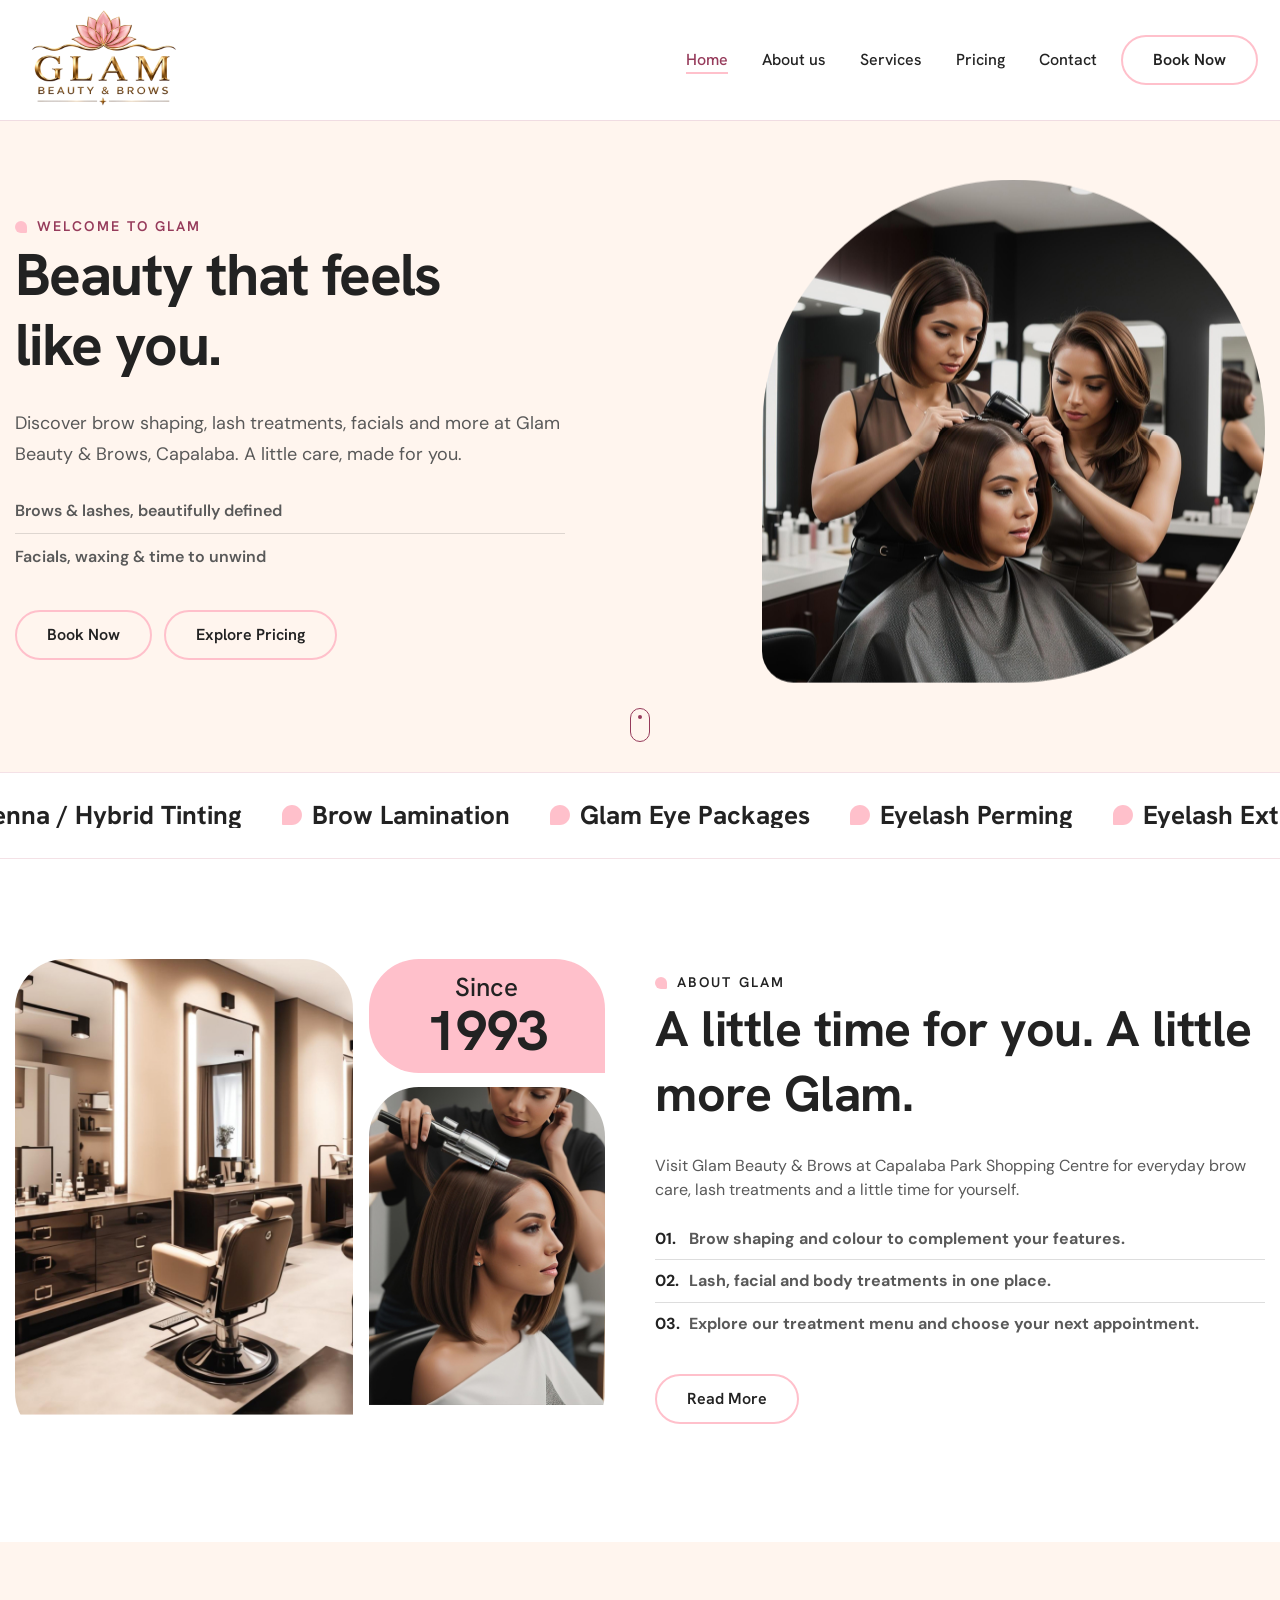
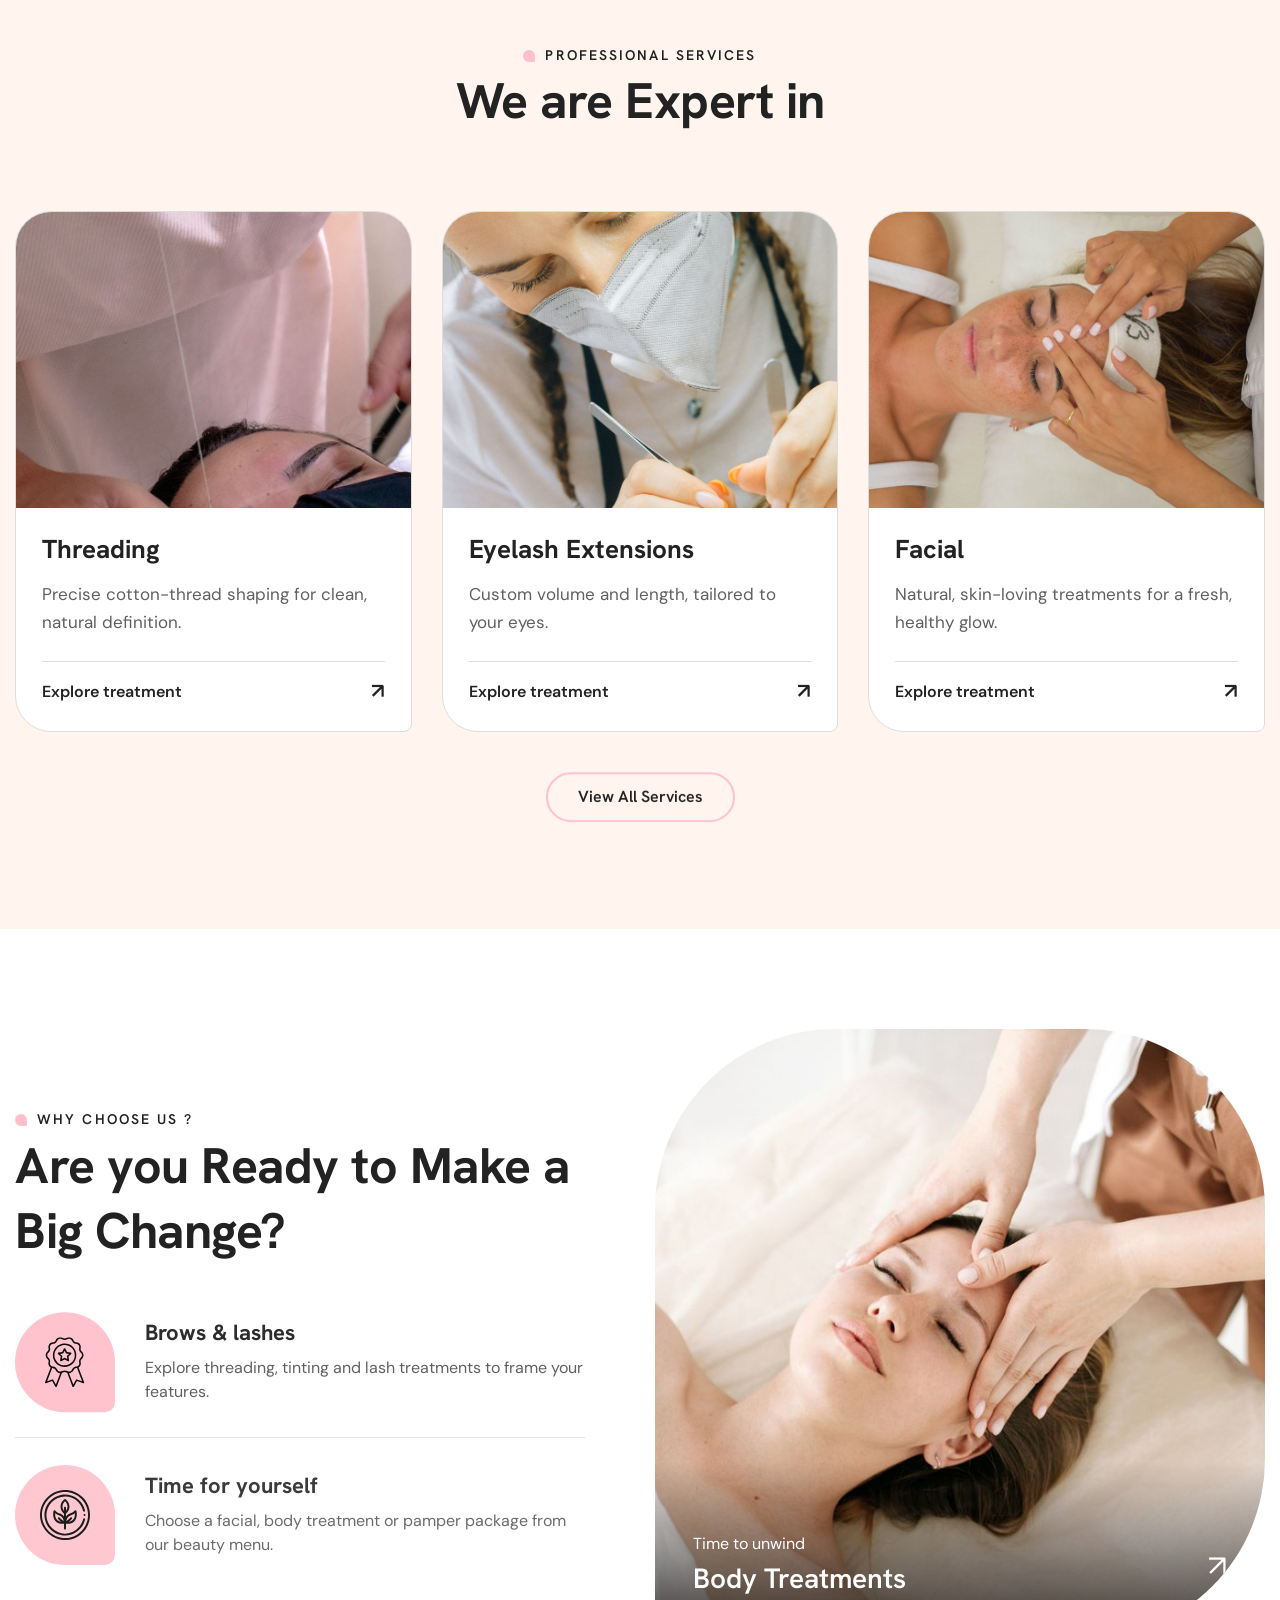
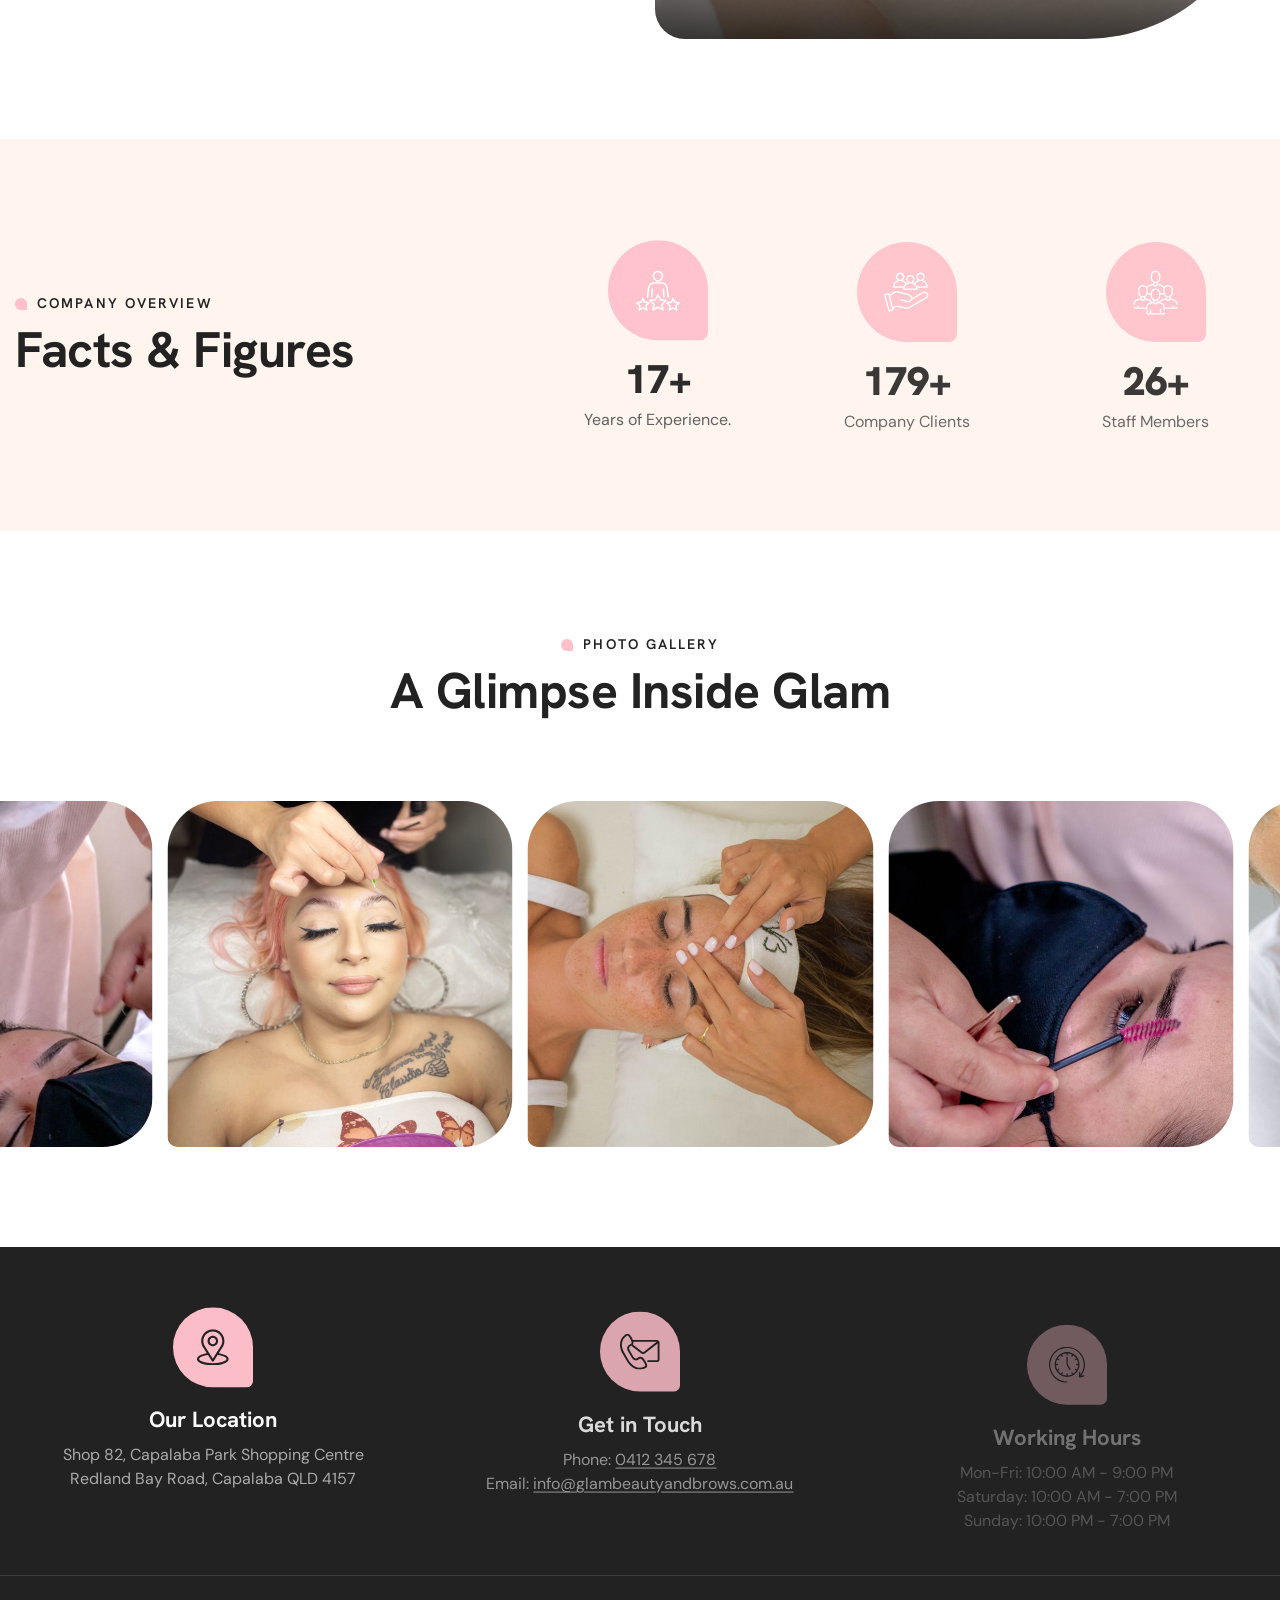
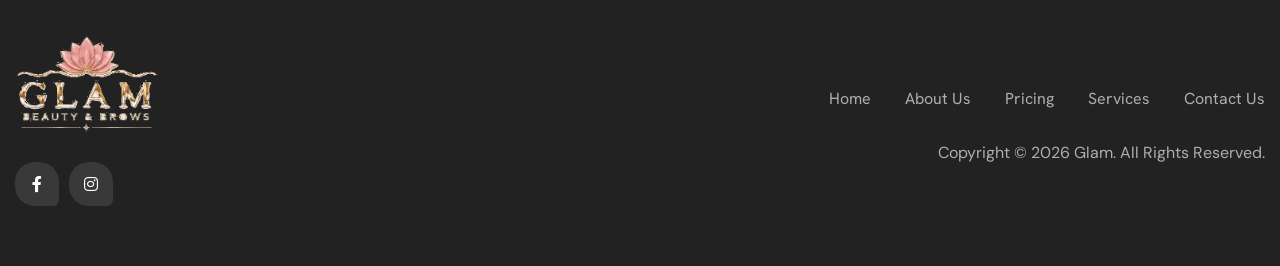
==== commit 4560f7fc: "Add new pricing page and update existing pages with animation classes - Created a new pricing page (" ====
--- a/index.html
+++ b/index.html
@@ -830,5 +830,9 @@
     <!-- Footer End -->
 
     <script src="js/function.js" defer></script>
+    <script src="js/vendor/gsap.min.js" defer></script>
+    <script src="js/vendor/ScrollTrigger.min.js" defer></script>
+    <script src="js/vendor/SplitText.min.js" defer></script>
+    <script src="js/animations.js" defer></script>
   </body>
 </html>
--- a/css/brand.css
+++ b/css/brand.css
@@ -542,3 +542,50 @@
     display: none;
   }
 }
+
+/*
+ * JS motion layer (js/animations.js). Everything here only tweaks what the
+ * scripts drive; with JavaScript off or reduced motion on, none of it applies.
+ */
+
+/* Heading line masks are applied inline by js/animations.js (SplitText line
+   elements), so nothing CSS-side is needed here. */
+
+/* Header hide/show: class toggled by ScrollTrigger, height stays reserved. */
+header.main-header.header-anim-ready {
+  transition: transform 0.4s ease;
+}
+header.main-header.header-anim-ready.header-hidden {
+  transform: translateY(-110%);
+}
+@media (prefers-reduced-motion: reduce) {
+  header.main-header.header-anim-ready {
+    transition: none;
+  }
+  header.main-header.header-anim-ready.header-hidden {
+    transform: none;
+  }
+}
+
+/* Magnetic buttons: brand.css transitions all properties; transform must be
+   owned by GSAP while hovered so the two don't fight. */
+.btn-default[data-anim-bound],
+.salon-button[data-anim-bound] {
+  will-change: transform;
+  transition:
+    color 0.18s ease,
+    background-color 0.18s ease,
+    border-color 0.18s ease;
+}
+
+/* GSAP-driven tickers: the CSS keyframe animation is replaced by tweened
+   transforms. Scroll-velocity tilt is skipped on touch/coarse pointers. */
+.gsap-ticker .feature-ticker-content,
+.gsap-ticker .photo-gallery-content {
+  animation: none;
+}
+@media (hover: none), (pointer: coarse) {
+  .gsap-ticker {
+    transform: none;
+  }
+}
